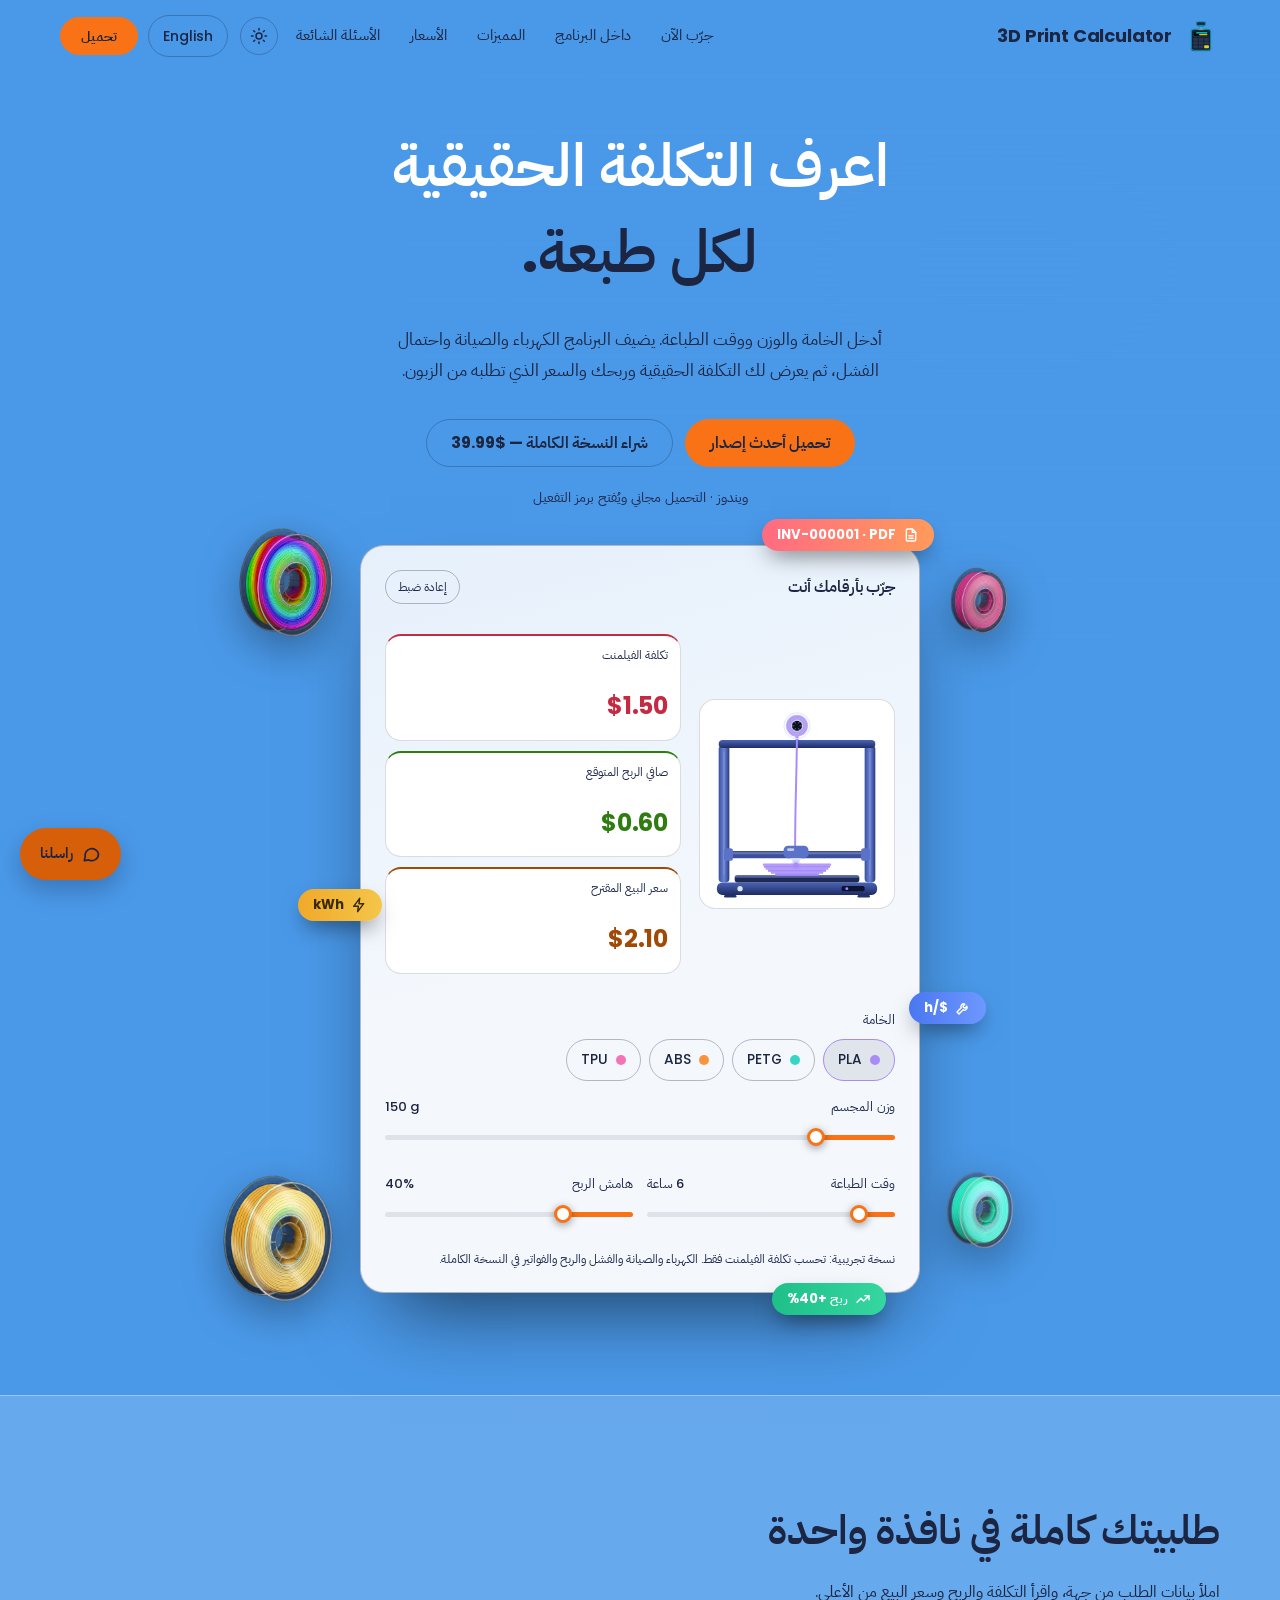
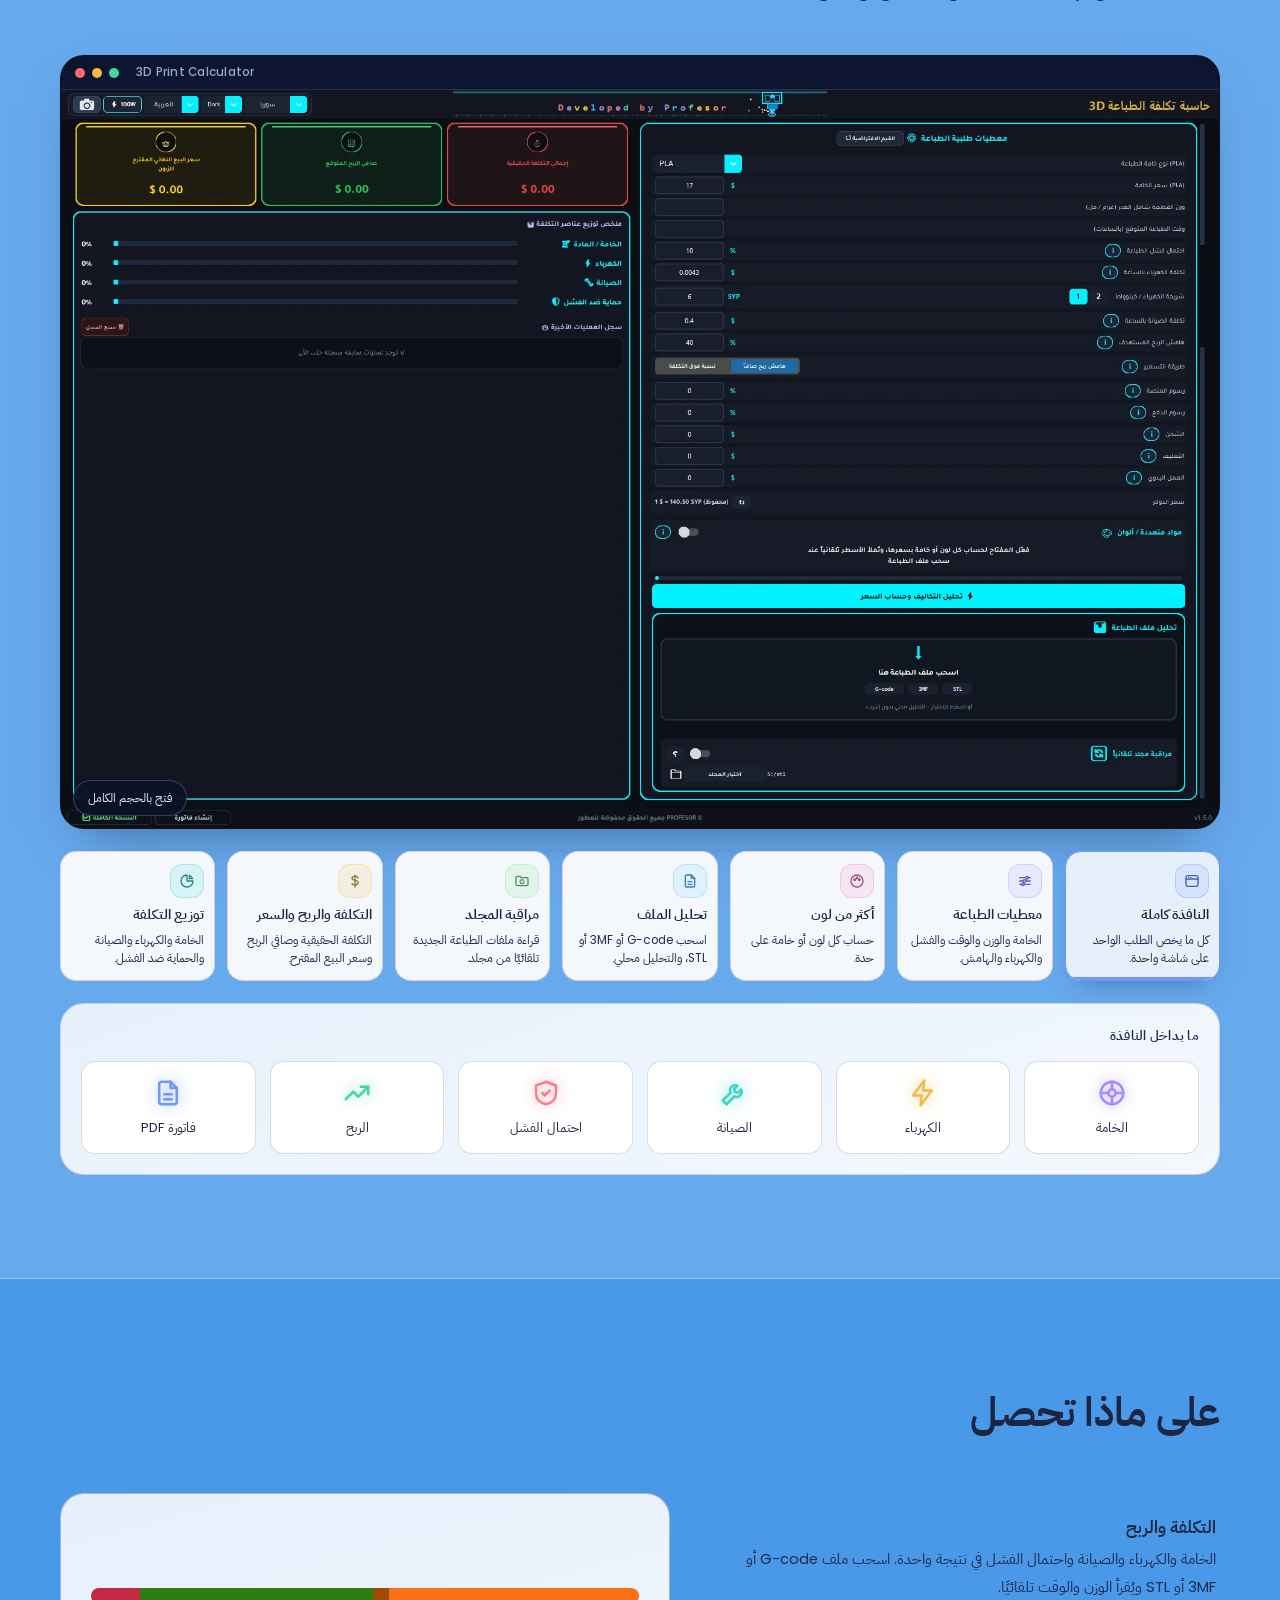
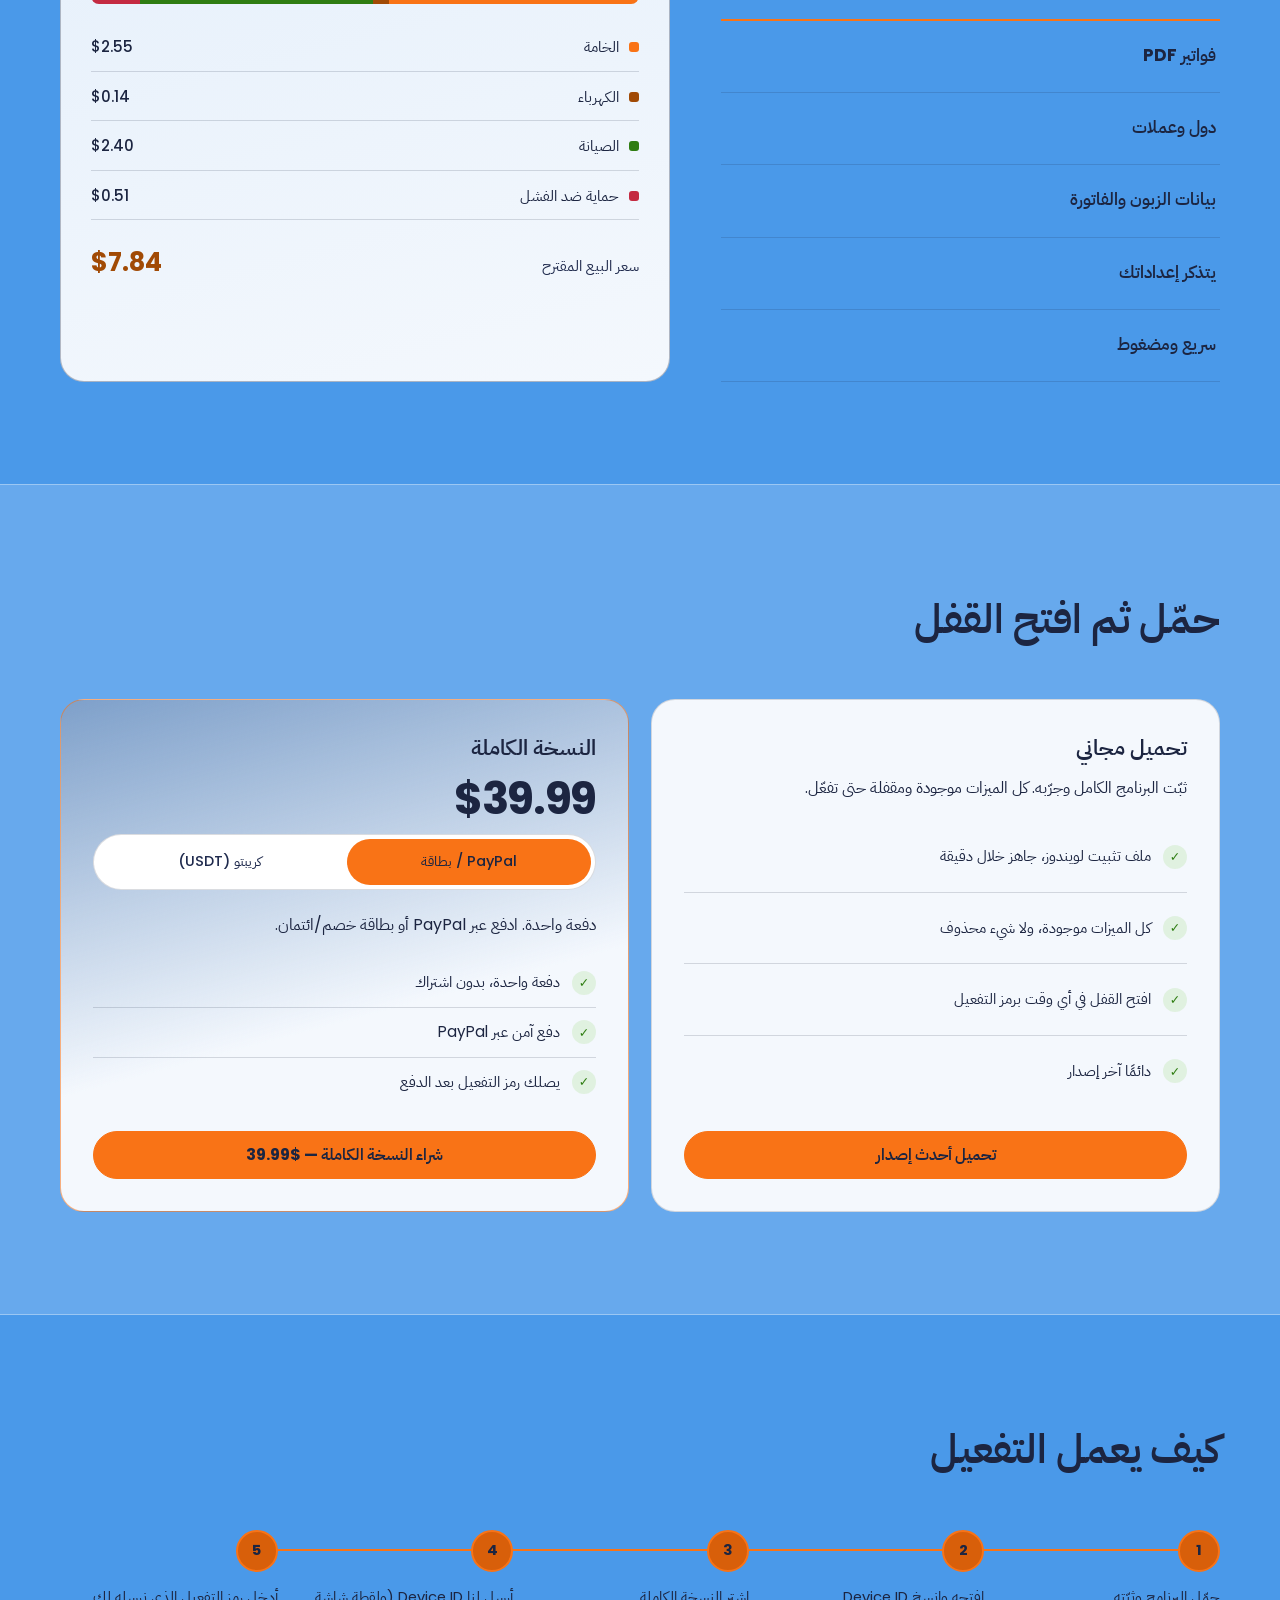
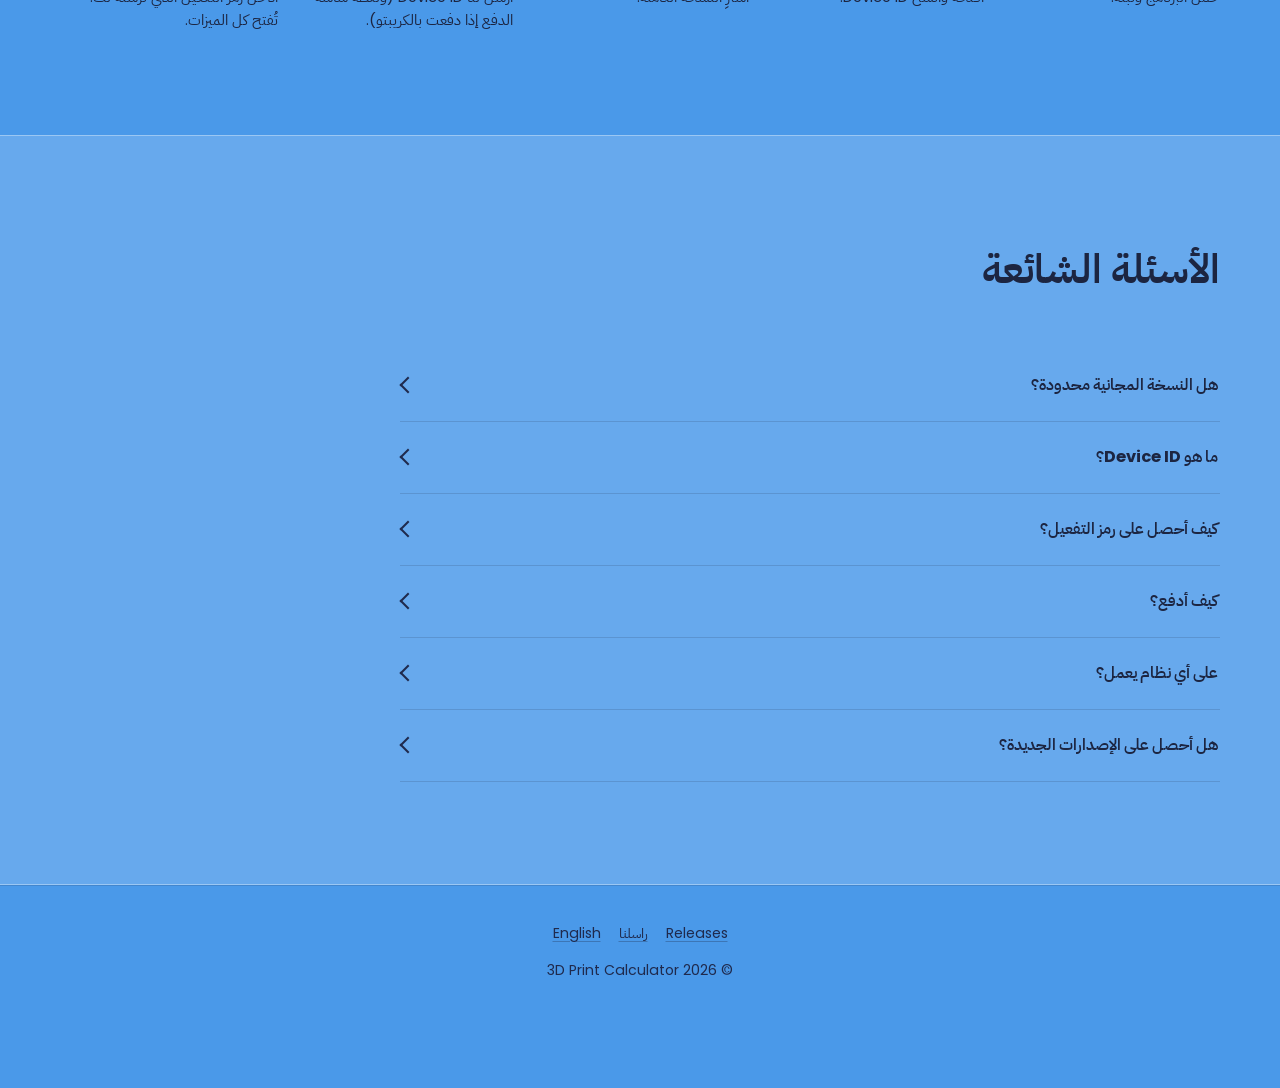
==== ar/index.html @ eb300bf5 "Update screenshots and split app explorer tabs" ====
<!DOCTYPE html>
<html lang="ar" dir="rtl">
<head>
<meta charset="utf-8">
<meta name="viewport" content="width=device-width, initial-scale=1, viewport-fit=cover">
<title>حاسبة الطباعة ثلاثية الأبعاد | التكلفة الحقيقية والربح وسعر البيع لكل طبعة</title>
<meta name="description" content="برنامج ويندوز يحسب التكلفة الحقيقية وصافي الربح وسعر البيع لكل طبعة ثلاثية الأبعاد، شاملًا الخامة والكهرباء والصيانة واحتمال الفشل، وينشئ فواتير PDF. التحميل مجاني.">
<meta name="robots" content="index,follow,max-image-preview:large">
<meta name="theme-color" content="#0a1124">
<script>try{var t=localStorage.getItem("theme");if(t!=="light"&&t!=="dark")t=matchMedia("(prefers-color-scheme: light)").matches?"light":"dark";document.documentElement.setAttribute("data-theme",t)}catch(e){document.documentElement.setAttribute("data-theme","dark")}</script>
<link rel="canonical" href="https://pr0fes0rx.github.io/3d-print-calculator-site/ar/">
<link rel="alternate" hreflang="en" href="https://pr0fes0rx.github.io/3d-print-calculator-site/">
<link rel="alternate" hreflang="ar" href="https://pr0fes0rx.github.io/3d-print-calculator-site/ar/">
<link rel="alternate" hreflang="x-default" href="https://pr0fes0rx.github.io/3d-print-calculator-site/">
<meta property="og:type" content="website">
<meta property="og:site_name" content="3D Print Calculator">
<meta property="og:locale" content="ar_AR">
<meta property="og:title" content="حاسبة الطباعة ثلاثية الأبعاد | اعرف التكلفة الحقيقية لكل طبعة">
<meta property="og:description" content="التكلفة الحقيقية والربح وسعر البيع لكل طبعة ثلاثية الأبعاد، مع فواتير PDF. تحميل مجاني لويندوز ويُفتح برمز التفعيل.">
<meta property="og:url" content="https://pr0fes0rx.github.io/3d-print-calculator-site/ar/">
<meta property="og:image" content="https://pr0fes0rx.github.io/3d-print-calculator-site/og.png">
<meta property="og:image:width" content="1200">
<meta property="og:image:height" content="630">
<meta name="twitter:card" content="summary_large_image">
<meta name="twitter:title" content="حاسبة الطباعة ثلاثية الأبعاد | اعرف التكلفة الحقيقية لكل طبعة">
<meta name="twitter:description" content="التكلفة الحقيقية والربح وسعر البيع لكل طبعة ثلاثية الأبعاد، مع فواتير PDF. تحميل مجاني لويندوز ويُفتح برمز التفعيل.">
<meta name="twitter:image" content="https://pr0fes0rx.github.io/3d-print-calculator-site/og.png">
<link rel="icon" href="../favicon.ico" sizes="any">
<link rel="icon" type="image/png" href="../favicon.png">
<link rel="preload" href="../fonts/poppins-bold.woff" as="font" type="font/woff" crossorigin>
<link rel="preload" href="../fonts/ibm-plex-sans-arabic-arabic-600-normal.woff2" as="font" type="font/woff2" crossorigin>
<script>document.documentElement.className+=" js"</script>
<link rel="stylesheet" href="../site.css">
<script type="application/ld+json">{"@context": "https://schema.org", "@type": "SoftwareApplication", "name": "3D Print Calculator", "alternateName": "حاسبة الطباعة ثلاثية الأبعاد", "operatingSystem": "Windows", "applicationCategory": "BusinessApplication", "description": "برنامج ويندوز يحسب التكلفة الحقيقية وصافي الربح وسعر البيع لكل طبعة ثلاثية الأبعاد، شاملًا الخامة والكهرباء والصيانة واحتمال الفشل، وينشئ فواتير PDF. التحميل مجاني.", "url": "https://pr0fes0rx.github.io/3d-print-calculator-site/ar/", "downloadUrl": "https://github.com/Pr0fes0rx/3d-print-calculator/releases/latest", "image": "https://pr0fes0rx.github.io/3d-print-calculator-site/og.png", "inLanguage": ["en", "ar"], "featureList": ["Real cost, net profit and selling price per print", "Material, electricity, maintenance and failure-risk breakdown", "PDF invoices in Arabic, English, French and German"], "offers": {"@type": "Offer", "price": "39.99", "priceCurrency": "USD", "availability": "https://schema.org/InStock", "url": "https://pr0fes0rx.github.io/3d-print-calculator-site/ar/#get"}}</script>
<script type="application/ld+json">{"@context": "https://schema.org", "@type": "FAQPage", "inLanguage": "ar", "mainEntity": [{"@type": "Question", "name": "هل النسخة المجانية محدودة؟", "acceptedAnswer": {"@type": "Answer", "text": "هي نفس البرنامج الكامل. الميزات تبقى مقفلة حتى تدخل رمز التفعيل."}}, {"@type": "Question", "name": "ما هو Device ID؟", "acceptedAnswer": {"@type": "Answer", "text": "رمز يظهره البرنامج في شاشة التفعيل. نستخدمه لإنشاء رمز تفعيل لجهازك."}}, {"@type": "Question", "name": "كيف أحصل على رمز التفعيل؟", "acceptedAnswer": {"@type": "Answer", "text": "بعد الدفع أرسل لنا Device ID، ونرد عليك برمز التفعيل يدويًا."}}, {"@type": "Question", "name": "كيف أدفع؟", "acceptedAnswer": {"@type": "Answer", "text": "عبر PayPal أو بطاقة خصم/ائتمان من صفحة الدفع، أو بعملة USDT على شبكة TRON (TRC20). يظهر Apple Pay حيث تدعمه منطقتك ومتصفحك."}}, {"@type": "Question", "name": "على أي نظام يعمل؟", "acceptedAnswer": {"@type": "Answer", "text": "ويندوز. حمّل ملف التثبيت (Setup.exe) وشغّله."}}, {"@type": "Question", "name": "هل أحصل على الإصدارات الجديدة؟", "acceptedAnswer": {"@type": "Answer", "text": "نعم. زر التحميل يعطيك دائمًا آخر إصدار."}}]}</script>
</head>
<body>
<a class="skip" href="#main">تخطَّ إلى المحتوى</a>
<header class="top"><div class="wrap bar">
  <a class="logo" href="index.html"><img src="../logo.png" width="38" height="38" alt="شعار 3D Print Calculator">3D Print Calculator</a>
  <nav aria-label="Main">
    <a class="nl" href="#try">جرّب الآن</a>
    <a class="nl" href="#app">داخل البرنامج</a>
    <a class="nl" href="#features">المميزات</a>
    <a class="nl" href="#get">الأسعار</a>
    <a class="nl" href="#faq">الأسئلة الشائعة</a>
    <button class="theme" id="theme" type="button" aria-label="الوضع الداكن / الفاتح" title="الوضع الداكن / الفاتح"><svg class="i-moon" viewBox="0 0 24 24" fill="none" stroke="currentColor" stroke-width="2" stroke-linecap="round" stroke-linejoin="round"><path d="M21 12.8A9 9 0 1 1 11.2 3a7 7 0 0 0 9.8 9.8z"/></svg><svg class="i-sun" viewBox="0 0 24 24" fill="none" stroke="currentColor" stroke-width="2" stroke-linecap="round"><circle cx="12" cy="12" r="4"/><path d="M12 2v2M12 20v2M4.9 4.9l1.4 1.4M17.7 17.7l1.4 1.4M2 12h2M20 12h2M4.9 19.1l1.4-1.4M17.7 6.3l1.4-1.4"/></svg></button>
    <a class="lang" id="lang" href="../index.html" hreflang="en" lang="en">English</a>
    <a class="btn sm" href="#get">تحميل</a>
  </nav>
</div></header>

<main id="main">
<section class="hero" id="top"><div class="wrap hero-grid">
  <div class="hero-copy">
    <h1><span class="a">اعرف التكلفة الحقيقية</span><span>لكل طبعة.</span></h1>
    <p class="hero-sub">أدخل الخامة والوزن ووقت الطباعة. يضيف البرنامج الكهرباء والصيانة واحتمال الفشل، ثم يعرض لك التكلفة الحقيقية وربحك والسعر الذي تطلبه من الزبون.</p>
    <div class="cta">
      <a class="btn" href="https://github.com/Pr0fes0rx/3d-print-calculator/releases/latest" rel="noopener">تحميل أحدث إصدار</a>
      <a class="btn ghost" href="#buy">شراء النسخة الكاملة — $39.99</a>
    </div>
    <p class="meta"><span id="ver"></span>ويندوز · التحميل مجاني ويُفتح برمز التفعيل</p>
  </div>

  <div class="stage"><img class="fl spool s1" src="../img/spool-rainbow.webp" width="340" height="391" alt="" aria-hidden="true" decoding="async"><img class="fl spool s2" src="../img/spool-gloss.webp" width="340" height="391" alt="" aria-hidden="true" decoding="async"><img class="fl spool s3" src="../img/spool-glow.webp" width="340" height="391" alt="" aria-hidden="true" decoding="async"><img class="fl spool s4" src="../img/spool-pink.webp" width="340" height="391" alt="" aria-hidden="true" decoding="async"><span class="fl chip c1" aria-hidden="true"><svg viewBox="0 0 24 24" fill="none" stroke="currentColor" stroke-width="2.2" stroke-linecap="round" stroke-linejoin="round"><path d="M14 3H7a2 2 0 0 0-2 2v14a2 2 0 0 0 2 2h10a2 2 0 0 0 2-2V8z"/><path d="M14 3v5h5M9 13h6M9 17h6"/></svg>INV-000001 · PDF</span><span class="fl chip c2" aria-hidden="true"><svg viewBox="0 0 24 24" fill="none" stroke="currentColor" stroke-width="2.2" stroke-linecap="round" stroke-linejoin="round"><path d="M3 17l6-6 4 4 8-8"/><path d="M15 7h6v6"/></svg>ربح +40%</span><span class="fl chip c3" aria-hidden="true"><svg viewBox="0 0 24 24" fill="none" stroke="currentColor" stroke-width="2.2" stroke-linecap="round" stroke-linejoin="round"><path d="M13 2L4 14h7l-1 8 9-12h-7z"/></svg>kWh</span><span class="fl chip c4" aria-hidden="true"><svg viewBox="0 0 24 24" fill="none" stroke="currentColor" stroke-width="2.2" stroke-linecap="round" stroke-linejoin="round"><path d="M14.7 6.3a4 4 0 0 0-5.4 5.4L3 18l3 3 6.3-6.3a4 4 0 0 0 5.4-5.4l-2.6 2.6-2.4-.6-.6-2.4z"/></svg>$/h</span>
  <div class="lab" id="lab" style="--fil:#a78bfa"><div id="try"></div>
    <div class="lab-head"><h2>جرّب بأرقامك أنت</h2><button type="button" id="reset">إعادة ضبط</button></div>
    <div class="lab-top">
      <div class="scene"><svg id="sc" viewBox="0 -24 200 214" role="img" aria-label="رسم متحرك لمزهرية تُطبع طبقة فوق طبقة بينما تزداد التكلفة المتراكمة">
<defs><linearGradient id="pg" x1="0" y1="0" x2="1" y2="0"><stop offset="0" stop-color="#3a4f9a"/><stop offset=".5" stop-color="#6a84d8"/><stop offset="1" stop-color="#2a3a7c"/></linearGradient><linearGradient id="pb" x1="0" y1="0" x2="0" y2="1"><stop offset="0" stop-color="#4a63b8"/><stop offset="1" stop-color="#1f2c63"/></linearGradient></defs>
<rect x="10" y="172" width="180" height="14" rx="6" fill="url(#pb)"/><rect x="150" y="176" width="26" height="6" rx="2" fill="#0c1530"/><circle cx="156" cy="179" r="1.6" fill="var(--fil)"/><circle cx="36" cy="179" r="3" fill="#dbe3f7"/>
<rect x="18" y="186" width="14" height="3" rx="1.5" fill="#22306a"/><rect x="168" y="186" width="14" height="3" rx="1.5" fill="#22306a"/>
<rect x="30" y="164" width="140" height="8" rx="3" fill="#1c2a55"/><rect x="30" y="164" width="140" height="2.6" rx="1.3" fill="#7d90d8" opacity=".55"/>
<rect x="12" y="18" width="12" height="154" rx="4" fill="url(#pg)"/><rect x="176" y="18" width="12" height="154" rx="4" fill="url(#pg)"/>
<path d="M18 26v138M182 26v138" stroke="rgba(255,255,255,.2)" stroke-width="1"/>
<rect x="12" y="12" width="176" height="9" rx="4.5" fill="url(#pb)"/>
<path d="M100 -4v18" stroke="#3b4f9c" stroke-width="3" stroke-linecap="round"/>
<g id="lay"></g>
<path id="fil" d="M100 -2C100 40 100 70 100 118" fill="none" stroke="var(--fil)" stroke-width="2.2" stroke-linecap="round"/>
<g id="gan" transform="translate(0,150)"><rect x="24" y="0" width="152" height="8" rx="3" fill="#3b4f9c"/><rect x="24" y="1.5" width="152" height="2" rx="1" fill="rgba(255,255,255,.22)"/><rect x="18" y="-3" width="10" height="14" rx="3" fill="#5a73c8"/><rect x="172" y="-3" width="10" height="14" rx="3" fill="#5a73c8"/></g>
<g id="car"><rect x="0" y="0" width="28" height="14" rx="5" fill="#5a73c8"/><rect x="4" y="3" width="8" height="3" rx="1.5" fill="#c2cce8"/><path d="M8 14h12l-4.2 7h-3.6z" fill="#dbe3f7"/><circle cx="14" cy="22" r="3" fill="var(--fil)"/><circle cx="14" cy="22" r="5.5" fill="var(--fil)" opacity=".25"/></g>
<g class="pspool"><circle cx="100" cy="-4" r="14.5" fill="rgba(200,215,255,.12)" stroke="rgba(225,235,255,.85)" stroke-width="1.4"/><circle cx="100" cy="-4" r="12.2" fill="var(--fil)"/><circle cx="100" cy="-4" r="12.2" fill="rgba(255,255,255,.2)"/><circle cx="100" cy="-4" r="11.6" fill="none" stroke="rgba(255,255,255,.35)" stroke-width=".4"/><circle cx="100" cy="-4" r="10.8" fill="none" stroke="rgba(20,0,60,.2)" stroke-width=".4"/><circle cx="100" cy="-4" r="10.1" fill="none" stroke="rgba(255,255,255,.35)" stroke-width=".4"/><circle cx="100" cy="-4" r="9.3" fill="none" stroke="rgba(20,0,60,.2)" stroke-width=".4"/><circle cx="100" cy="-4" r="8.6" fill="none" stroke="rgba(255,255,255,.35)" stroke-width=".4"/><circle cx="100" cy="-4" r="7.8" fill="none" stroke="rgba(20,0,60,.2)" stroke-width=".4"/><circle cx="100" cy="-4" r="7.1" fill="none" stroke="rgba(255,255,255,.35)" stroke-width=".4"/><circle cx="100" cy="-4" r="6.3" fill="none" stroke="rgba(20,0,60,.2)" stroke-width=".4"/><circle cx="100" cy="-4" r="6.2" fill="#0c1022"/><path d="M100 -9.9v0" stroke="none"/><g stroke="rgba(190,200,230,.5)" stroke-width="1" stroke-linecap="round"><path d="M103.4 -4.0 L105.9 -4.0"/><path d="M101.7 -1.1 L103.0 1.1"/><path d="M98.3 -1.1 L97.0 1.1"/><path d="M96.6 -4.0 L94.1 -4.0"/><path d="M98.3 -6.9 L97.0 -9.1"/><path d="M101.7 -6.9 L103.0 -9.1"/></g><circle cx="100" cy="-4" r="6.2" fill="none" stroke="rgba(235,242,255,.85)" stroke-width="1.1"/></g>
</svg></div>
      <div class="tiles" aria-live="polite">
        <div class="tile t-cost"><span>تكلفة الفيلمنت</span><b id="oc">$1.50</b></div>
        <div class="tile t-profit"><span>صافي الربح المتوقع</span><b id="on">$0.60</b></div>
        <div class="tile t-price"><span>سعر البيع المقترح</span><b id="op">$2.10</b></div>
      </div>
    </div>
    <div class="ctl">
      <div>
        <div class="ctl-label"><span id="lm">الخامة</span></div>
        <div class="mats" role="radiogroup" aria-labelledby="lm">
          <button type="button" class="mat" role="radio" aria-checked="true" data-m="PLA" data-p="10" data-c="#a78bfa" style="--c:#a78bfa"><i></i>PLA</button>
          <button type="button" class="mat" role="radio" aria-checked="false" data-m="PETG" data-p="11" data-c="#35d6c3" style="--c:#35d6c3"><i></i>PETG</button>
          <button type="button" class="mat" role="radio" aria-checked="false" data-m="ABS" data-p="9" data-c="#fb923c" style="--c:#fb923c"><i></i>ABS</button>
          <button type="button" class="mat" role="radio" aria-checked="false" data-m="TPU" data-p="15" data-c="#f472b6" style="--c:#f472b6"><i></i>TPU</button>
        </div>
      </div>
      <div><label class="ctl-label" for="rw"><span>وزن المجسم</span><output id="ow" for="rw">150 g</output></label>
        <input id="rw" type="range" min="10" max="1000" step="10" value="150" style="--p:14.1%"></div>
      <div class="ctl-2">
        <div><label class="ctl-label" for="rh"><span>وقت الطباعة</span><output id="oh" for="rh">6 ساعة</output></label>
          <input id="rh" type="range" min="0.5" max="48" step="0.5" value="6" style="--p:11.6%"></div>
        <div><label class="ctl-label" for="rm"><span>هامش الربح</span><output id="om" for="rm">40%</output></label>
          <input id="rm" type="range" min="0" max="150" step="5" value="40" style="--p:26.7%"></div>
      </div>
    </div>
    <p class="lab-note">نسخة تجريبية: تحسب تكلفة الفيلمنت فقط. الكهرباء والصيانة والفشل والربح والفواتير في النسخة الكاملة.</p>
  </div>
  </div>
</div></section>

<section class="sec alt" id="app"><div class="wrap">
  <div class="sec-head"><h2>طلبيتك كاملة في نافذة واحدة</h2><p>املأ بيانات الطلب من جهة، واقرأ التكلفة والربح وسعر البيع من الأعلى.</p></div>
  <div class="xp" id="xp">
    <div class="xp-frame">
      <div class="xp-bar" aria-hidden="true"><i></i><i></i><i></i><span>3D Print Calculator</span></div>
      <div class="xp-view">
        <div class="xp-stage"><img src="../img/app-ar.webp?v=3" width="1920" height="1222" loading="lazy" decoding="async" alt="واجهة برنامج حاسبة تكلفة الطباعة بالعربية: معطيات الطلبية وبطاقات التكلفة والربح وسعر البيع وتوزيع التكلفة وحالة الطابعة المباشرة"><div class="xp-hl"></div></div>
        <a class="xp-open" href="../img/app-ar.webp?v=3" target="_blank" rel="noopener">فتح بالحجم الكامل</a>
      </div>
    </div>
    <div class="xp-tabs" role="tablist" aria-label="طلبيتك كاملة في نافذة واحدة">
      <button type="button" role="tab" class="xp-tab" style="--c:#6e97ff" aria-selected="true" data-x="0" data-y="0" data-w="0" data-h="0"><svg viewBox="0 0 24 24" fill="none" stroke="currentColor" stroke-width="2" stroke-linecap="round" stroke-linejoin="round" aria-hidden="true"><rect x="3" y="4" width="18" height="16" rx="2.5"/><path d="M3 9h18M7 6.5h.01M10 6.5h.01"/></svg><b>النافذة كاملة</b><span>كل ما يخص الطلب الواحد على شاشة واحدة.</span></button>
      <button type="button" role="tab" class="xp-tab" style="--c:#a78bfa" aria-selected="false" data-x="51.0" data-y="5.1" data-w="46.1" data-h="52.6"><svg viewBox="0 0 24 24" fill="none" stroke="currentColor" stroke-width="2" stroke-linecap="round" stroke-linejoin="round" aria-hidden="true"><path d="M4 7h9M17 7h3M4 17h3M11 17h9"/><circle cx="15" cy="7" r="2"/><circle cx="9" cy="17" r="2"/><path d="M4 12h5M13 12h7"/><circle cx="11" cy="12" r="2"/></svg><b>معطيات الطباعة</b><span>الخامة والوزن والوقت والفشل والكهرباء والهامش.</span></button>
      <button type="button" role="tab" class="xp-tab" style="--c:#ff7ab6" aria-selected="false" data-x="51.0" data-y="58.3" data-w="46.1" data-h="7.9"><svg viewBox="0 0 24 24" fill="none" stroke="currentColor" stroke-width="2" stroke-linecap="round" stroke-linejoin="round" aria-hidden="true"><circle cx="12" cy="12" r="9"/><circle cx="8.5" cy="10" r="1.2"/><circle cx="12" cy="7.5" r="1.2"/><circle cx="15.5" cy="10" r="1.2"/></svg><b>أكثر من لون</b><span>حساب كل لون أو خامة على حدة.</span></button>
      <button type="button" role="tab" class="xp-tab" style="--c:#5ec8ff" aria-selected="false" data-x="51.0" data-y="71.2" data-w="46.1" data-h="15.7"><svg viewBox="0 0 24 24" fill="none" stroke="currentColor" stroke-width="2" stroke-linecap="round" stroke-linejoin="round" aria-hidden="true"><path d="M14 3H7a2 2 0 0 0-2 2v14a2 2 0 0 0 2 2h10a2 2 0 0 0 2-2V8z"/><path d="M14 3v5h5M9 13h6M9 17h6"/></svg><b>تحليل الملف</b><span>اسحب G-code أو 3MF أو STL، والتحليل محلي.</span></button>
      <button type="button" role="tab" class="xp-tab" style="--c:#7be37b" aria-selected="false" data-x="51.0" data-y="87.6" data-w="46.1" data-h="7.0"><svg viewBox="0 0 24 24" fill="none" stroke="currentColor" stroke-width="2" stroke-linecap="round" stroke-linejoin="round" aria-hidden="true"><path d="M3 7a2 2 0 0 1 2-2h4l2 2h8a2 2 0 0 1 2 2v8a2 2 0 0 1-2 2H5a2 2 0 0 1-2-2z"/><path d="M9 13a3 3 0 0 1 5.2-2M15 13a3 3 0 0 1-5.2 2"/></svg><b>مراقبة المجلد</b><span>قراءة ملفات الطباعة الجديدة تلقائيًا من مجلد.</span></button>
      <button type="button" role="tab" class="xp-tab" style="--c:#f4b942" aria-selected="false" data-x="1.25" data-y="4.5" data-w="47.7" data-h="11.2"><svg viewBox="0 0 24 24" fill="none" stroke="currentColor" stroke-width="2" stroke-linecap="round" stroke-linejoin="round" aria-hidden="true"><path d="M12 3v18"/><path d="M16.5 7.5C16.5 6 14.5 5 12 5S7.5 6 7.5 7.8 9.5 10.5 12 11s4.5 1.3 4.5 3.2S14.5 18 12 18s-4.5-1-4.5-2.5"/></svg><b>التكلفة والربح والسعر</b><span>التكلفة الحقيقية وصافي الربح وسعر البيع المقترح.</span></button>
      <button type="button" role="tab" class="xp-tab" style="--c:#35d6c3" aria-selected="false" data-x="1.0" data-y="16.6" data-w="48.1" data-h="79.5"><svg viewBox="0 0 24 24" fill="none" stroke="currentColor" stroke-width="2" stroke-linecap="round" stroke-linejoin="round" aria-hidden="true"><path d="M12 3a9 9 0 1 0 9 9h-9z"/><path d="M15.5 3.6A9 9 0 0 1 20.4 8.5H15.5z"/></svg><b>توزيع التكلفة</b><span>الخامة والكهرباء والصيانة والحماية ضد الفشل.</span></button>
    </div>
<div class="xp-ui"><p class="xp-ui-h">ما بداخل النافذة</p><div class="xp-ui-g"><div class="ui-t u1" style="--c:#a78bfa"><svg viewBox="0 0 24 24" fill="none" stroke="currentColor" stroke-width="2" stroke-linecap="round" stroke-linejoin="round" aria-hidden="true"><circle cx="12" cy="12" r="9"/><circle cx="12" cy="12" r="3"/><path d="M12 3v6M12 15v6M3 12h6M15 12h6"/></svg><span>الخامة</span></div><div class="ui-t u2" style="--c:#f4b942"><svg viewBox="0 0 24 24" fill="none" stroke="currentColor" stroke-width="2" stroke-linecap="round" stroke-linejoin="round" aria-hidden="true"><path d="M13 2L4 14h7l-1 8 9-12h-7z"/></svg><span>الكهرباء</span></div><div class="ui-t u3" style="--c:#35d6c3"><svg viewBox="0 0 24 24" fill="none" stroke="currentColor" stroke-width="2" stroke-linecap="round" stroke-linejoin="round" aria-hidden="true"><path d="M14.7 6.3a4 4 0 0 0-5.4 5.4L3 18l3 3 6.3-6.3a4 4 0 0 0 5.4-5.4l-2.6 2.6-2.4-.6-.6-2.4z"/></svg><span>الصيانة</span></div><div class="ui-t u4" style="--c:#ff7b8b"><svg viewBox="0 0 24 24" fill="none" stroke="currentColor" stroke-width="2" stroke-linecap="round" stroke-linejoin="round" aria-hidden="true"><path d="M12 3l8 3v6c0 5-3.5 8-8 9-4.5-1-8-4-8-9V6z"/><path d="M9 12l2 2 4-4"/></svg><span>احتمال الفشل</span></div><div class="ui-t u5" style="--c:#46d6a0"><svg viewBox="0 0 24 24" fill="none" stroke="currentColor" stroke-width="2" stroke-linecap="round" stroke-linejoin="round" aria-hidden="true"><path d="M3 17l6-6 4 4 8-8"/><path d="M15 7h6v6"/></svg><span>الربح</span></div><div class="ui-t u6" style="--c:#6e97ff"><svg viewBox="0 0 24 24" fill="none" stroke="currentColor" stroke-width="2" stroke-linecap="round" stroke-linejoin="round" aria-hidden="true"><path d="M14 3H7a2 2 0 0 0-2 2v14a2 2 0 0 0 2 2h10a2 2 0 0 0 2-2V8z"/><path d="M14 3v5h5M9 13h6M9 17h6"/></svg><span>فاتورة PDF</span></div></div></div>
  </div>
</div></section>

<section class="sec" id="features"><div class="wrap">
  <div class="sec-head"><h2>على ماذا تحصل</h2></div>
  <div class="ft">
    <div class="ft-list" role="tablist" aria-orientation="vertical">
      <button type="button" role="tab" class="ft-tab" aria-selected="true"><b>التكلفة والربح</b><span>الخامة والكهرباء والصيانة واحتمال الفشل في نتيجة واحدة. اسحب ملف G-code أو 3MF أو STL ويُقرأ الوزن والوقت تلقائيًا.</span></button>
      <button type="button" role="tab" class="ft-tab" aria-selected="false"><b>فواتير PDF</b><span>أنشئ فواتير بالعربية والإنجليزية والفرنسية والألمانية، مع معاينة وترقيم تلقائي (INV-000001).</span></button>
      <button type="button" role="tab" class="ft-tab" aria-selected="false"><b>دول وعملات</b><span>يدعم أكثر من بلد عربي وأجنبي، مع عملاتهم وأسعار الكهرباء والصرف.</span></button>
      <button type="button" role="tab" class="ft-tab" aria-selected="false"><b>بيانات الزبون والفاتورة</b><span>بيانات الزبون والتوصيل وبنود الفاتورة والخصم والشحن والضريبة والملاحظات، مع جدول متعدد الصفحات.</span></button>
      <button type="button" role="tab" class="ft-tab" aria-selected="false"><b>يتذكر إعداداتك</b><span>اللغة والثيم والطابعة والخامة والنتائج تُحفظ تلقائيًا.</span></button>
      <button type="button" role="tab" class="ft-tab" aria-selected="false"><b>سريع ومضغوط</b><span>تمرير سلس وواجهة مضغوطة تناسب الشاشات الصغيرة.</span></button>
    </div>
    <div class="ft-view">
      <div class="fp on" role="tabpanel">
        <div class="stack"><i style="--w:46%;--c:var(--blue)"></i><i style="--w:3%;--c:var(--amber)"></i><i style="--w:43%;--c:var(--teal)"></i><i style="--w:9%;--c:var(--red)"></i></div>
        <ul class="legend">
          <li style="--c:var(--blue)"><i></i>الخامة<b>$2.55</b></li>
          <li style="--c:var(--amber)"><i></i>الكهرباء<b>$0.14</b></li>
          <li style="--c:var(--teal)"><i></i>الصيانة<b>$2.40</b></li>
          <li style="--c:var(--red)"><i></i>حماية ضد الفشل<b>$0.51</b></li>
        </ul>
        <div class="legend-sum"><span>سعر البيع المقترح</span><b>$7.84</b></div>
      </div>
      <div class="fp" role="tabpanel" hidden>
        <div class="pills" id="invl" role="group" aria-label="لغة الفاتورة">
          <button type="button" data-l="en" aria-pressed="false">English</button><button type="button" data-l="ar" aria-pressed="true">العربية</button><button type="button" data-l="fr" aria-pressed="false">Français</button><button type="button" data-l="de" aria-pressed="false">Deutsch</button>
        </div>
        <div class="paper" id="paper" dir="rtl" lang="ar">
          <div class="ph"><b data-w="inv">فاتورة</b><span>INV-000001</span></div>
          <table>
            <thead><tr><th data-w="item">البند</th><th data-w="qty">الكمية</th><th data-w="amt">المبلغ</th></tr></thead>
            <tbody><tr><td dir="ltr">Phone stand (PLA)</td><td>2</td><td dir="ltr">$15.68</td></tr><tr><td dir="ltr">Box lid (PETG)</td><td>1</td><td dir="ltr">$6.20</td></tr></tbody>
          </table>
          <div class="sum"><span data-w="sub">المجموع الفرعي</span><span dir="ltr">$21.88</span></div>
          <div class="sum"><span data-w="ship">الشحن</span><span dir="ltr">$3.00</span></div>
          <div class="sum t"><span data-w="total">الإجمالي</span><span dir="ltr">$24.88</span></div>
        </div>
      </div>
      <div class="fp" role="tabpanel" hidden>
        <div class="cx" id="cx">
          <div class="cx-top"><img class="cx-code" id="cxCode" src="../img/flags/sy.webp" width="126" height="94" alt=""><div><small>البلد</small><b id="cxName">سوريا</b></div></div>
          <div class="ctries" role="radiogroup" aria-label="البلد"><button type="button" role="radio" aria-checked="true" tabindex="0" data-code="SY" data-flag="../img/flags/sy.webp" data-n="سوريا" data-cur="SYP" data-curn="ليرة سورية" data-kwh="6" data-rt="138.25" data-r="138.25" data-ap="0"><img class="fg" src="../img/flags/sy.webp" width="21" height="16" alt="" decoding="async">سوريا</button><button type="button" role="radio" aria-checked="false" tabindex="-1" data-code="IQ" data-flag="../img/flags/iq.webp" data-n="العراق" data-cur="IQD" data-curn="دينار عراقي" data-kwh="10" data-rt="1,310" data-r="1310" data-ap="0"><img class="fg" src="../img/flags/iq.webp" width="21" height="16" alt="" decoding="async">العراق</button><button type="button" role="radio" aria-checked="false" tabindex="-1" data-code="JO" data-flag="../img/flags/jo.webp" data-n="الأردن" data-cur="JOD" data-curn="دينار أردني" data-kwh="0.033" data-rt="0.709" data-r="0.709" data-ap="0"><img class="fg" src="../img/flags/jo.webp" width="21" height="16" alt="" decoding="async">الأردن</button><button type="button" role="radio" aria-checked="false" tabindex="-1" data-code="SA" data-flag="../img/flags/sa.webp" data-n="السعودية" data-cur="SAR" data-curn="ريال سعودي" data-kwh="0.18" data-rt="3.75" data-r="3.75" data-ap="0"><img class="fg" src="../img/flags/sa.webp" width="21" height="16" alt="" decoding="async">السعودية</button><button type="button" role="radio" aria-checked="false" tabindex="-1" data-code="EG" data-flag="../img/flags/eg.webp" data-n="مصر" data-cur="EGP" data-curn="جنيه مصري" data-kwh="0.68" data-rt="48" data-r="48" data-ap="1"><img class="fg" src="../img/flags/eg.webp" width="21" height="16" alt="" decoding="async">مصر</button><button type="button" role="radio" aria-checked="false" tabindex="-1" data-code="DZ" data-flag="../img/flags/dz.webp" data-n="الجزائر" data-cur="DZD" data-curn="دينار جزائري" data-kwh="1.78" data-rt="130" data-r="130" data-ap="1"><img class="fg" src="../img/flags/dz.webp" width="21" height="16" alt="" decoding="async">الجزائر</button><button type="button" role="radio" aria-checked="false" tabindex="-1" data-code="US" data-flag="../img/flags/us.webp" data-n="أمريكا" data-cur="USD" data-curn="دولار أمريكي" data-kwh="0.17" data-rt="1" data-r="1" data-ap="0"><img class="fg" src="../img/flags/us.webp" width="21" height="16" alt="" decoding="async">أمريكا</button><button type="button" role="radio" aria-checked="false" tabindex="-1" data-code="DE" data-flag="../img/flags/de.webp" data-n="ألمانيا" data-cur="EUR" data-curn="يورو" data-kwh="0.38" data-rt="0.86" data-r="0.86" data-ap="1"><img class="fg" src="../img/flags/de.webp" width="21" height="16" alt="" decoding="async">ألمانيا</button></div>
          <div class="rows" aria-live="polite">
            <div class="row"><span>العملة</span><b><bdi dir="ltr" id="cxCur">SYP</bdi><span class="cn"> &middot; <span id="cxCurN">ليرة سورية</span></span></b></div>
            <div class="row"><span>الكهرباء، الشريحة 1</span><b dir="ltr" id="cxKwh">6 SYP / kWh</b></div>
            <div class="row"><span>سعر الصرف</span><b dir="ltr" id="cxRate">1 $ = 138.25 SYP</b></div>
            <div class="row ex"><span>مثال: بيع بـ 10 $</span><b dir="ltr" id="cxEx">$10 = 1,382 SYP</b></div>
          </div>
          <p class="cx-note">اختر بلدًا فتتغيّر العملة وسعر الكهرباء وسعر الصرف معه. القيم للتوضيح فقط.</p>
        </div>
      </div>
      <div class="fp" role="tabpanel" hidden>
        <div class="chk">
          <span style="--d:0.00s">الزبون</span>
          <span style="--d:0.07s">التوصيل</span>
          <span style="--d:0.14s">بنود الفاتورة</span>
          <span style="--d:0.21s">الخصم</span>
          <span style="--d:0.28s">الشحن</span>
          <span style="--d:0.35s">الضريبة</span>
          <span style="--d:0.42s">الملاحظات</span>
          <span style="--d:0.49s">جداول متعددة الصفحات</span>
        </div>
      </div>
      <div class="fp" role="tabpanel" hidden>
        <div class="sw" style="--d:0.00s"><span>اللغة</span><i></i></div>
        <div class="sw" style="--d:0.12s"><span>الثيم</span><i></i></div>
        <div class="sw" style="--d:0.24s"><span>الطابعة</span><i></i></div>
        <div class="sw" style="--d:0.36s"><span>الخامة</span><i></i></div>
        <div class="sw" style="--d:0.48s"><span>آخر النتائج</span><i></i></div>
      </div>
      <div class="fp fit" role="tabpanel" hidden>
        <label class="ctl-label" for="fit"><span id="fitcap">عرض النافذة 100%</span></label>
        <input id="fit" type="range" min="40" max="100" step="1" value="100" style="--p:100%">
        <div class="fit-box" id="fitbox"><div class="fit-grid"><i></i><i></i><i></i><i></i><i></i><i></i></div></div>
      </div>
    </div>
  </div>
</div></section>

<section class="sec alt" id="get"><div class="wrap">
  <div class="sec-head"><h2>حمّل ثم افتح القفل</h2></div>
  <div class="two">
    <div class="panel free">
      <h3>تحميل مجاني</h3>
      <p>ثبّت البرنامج الكامل وجرّبه. كل الميزات موجودة ومقفلة حتى تفعّل.</p>
      <ul class="ticks"><li>ملف تثبيت لويندوز، جاهز خلال دقيقة</li><li>كل الميزات موجودة، ولا شيء محذوف</li><li>افتح القفل في أي وقت برمز التفعيل</li><li>دائمًا آخر إصدار</li></ul>
      <a class="btn" href="https://github.com/Pr0fes0rx/3d-print-calculator/releases/latest" rel="noopener">تحميل أحدث إصدار</a>
    </div>
    <div class="panel buy" id="buy">
      <h3>النسخة الكاملة</h3>
      <div class="price">$39.99</div>
      <div class="pay-tabs" role="tablist">
        <button type="button" role="tab" id="tabPP" aria-selected="true" aria-controls="viewPP">PayPal / بطاقة</button>
        <button type="button" role="tab" id="tabCR" aria-selected="false" aria-controls="viewCR">كريبتو (USDT)</button>
      </div>
      <div class="pay-view" id="viewPP" role="tabpanel" aria-labelledby="tabPP">
        <p>دفعة واحدة. ادفع عبر PayPal أو بطاقة خصم/ائتمان.</p>
        <ul class="ticks"><li>دفعة واحدة، بدون اشتراك</li><li>دفع آمن عبر PayPal</li><li>يصلك رمز التفعيل بعد الدفع</li></ul>
        <a class="btn" href="https://www.paypal.com/ncp/payment/NK9VRK3VGKW9U" target="_blank" rel="noopener">شراء النسخة الكاملة — $39.99</a>
      </div>
      <div class="pay-view" id="viewCR" role="tabpanel" aria-labelledby="tabCR" hidden>
        <div class="crypto-box">
          <div class="crypto-info"><p class="k">الشبكة</p><p class="v net" dir="ltr">USDT · TRON (TRC20)</p></div>
          <div class="crypto-info"><p class="k">المبلغ</p><p class="v" dir="ltr">39.99 USDT</p></div>
        </div>
        <div class="qr-wrap"><div class="qr"><svg xmlns="http://www.w3.org/2000/svg" viewBox="0 0 57 57" shape-rendering="crispEdges" role="img" aria-label="QR"><rect width="57" height="57" fill="#fff"/><path fill="#000" d="M4 4h7v1h-7zM12 4h2v1h-2zM17 4h1v1h-1zM19 4h1v1h-1zM21 4h1v1h-1zM23 4h1v1h-1zM26 4h2v1h-2zM29 4h2v1h-2zM32 4h3v1h-3zM36 4h6v1h-6zM44 4h1v1h-1zM46 4h7v1h-7zM4 5h1v1h-1zM10 5h1v1h-1zM12 5h1v1h-1zM14 5h1v1h-1zM16 5h1v1h-1zM18 5h1v1h-1zM20 5h1v1h-1zM22 5h2v1h-2zM26 5h2v1h-2zM30 5h1v1h-1zM34 5h2v1h-2zM37 5h4v1h-4zM42 5h3v1h-3zM46 5h1v1h-1zM52 5h1v1h-1zM4 6h1v1h-1zM6 6h3v1h-3zM10 6h1v1h-1zM12 6h1v1h-1zM17 6h1v1h-1zM19 6h1v1h-1zM21 6h1v1h-1zM25 6h1v1h-1zM27 6h2v1h-2zM30 6h4v1h-4zM36 6h1v1h-1zM38 6h1v1h-1zM41 6h1v1h-1zM43 6h2v1h-2zM46 6h1v1h-1zM48 6h3v1h-3zM52 6h1v1h-1zM4 7h1v1h-1zM6 7h3v1h-3zM10 7h1v1h-1zM13 7h1v1h-1zM16 7h2v1h-2zM19 7h3v1h-3zM23 7h2v1h-2zM26 7h1v1h-1zM28 7h5v1h-5zM34 7h8v1h-8zM43 7h1v1h-1zM46 7h1v1h-1zM48 7h3v1h-3zM52 7h1v1h-1zM4 8h1v1h-1zM6 8h3v1h-3zM10 8h1v1h-1zM12 8h1v1h-1zM14 8h1v1h-1zM16 8h1v1h-1zM21 8h2v1h-2zM24 8h9v1h-9zM34 8h1v1h-1zM36 8h1v1h-1zM39 8h1v1h-1zM41 8h1v1h-1zM46 8h1v1h-1zM48 8h3v1h-3zM52 8h1v1h-1zM4 9h1v1h-1zM10 9h1v1h-1zM13 9h3v1h-3zM18 9h2v1h-2zM23 9h1v1h-1zM25 9h2v1h-2zM30 9h1v1h-1zM32 9h2v1h-2zM35 9h3v1h-3zM40 9h1v1h-1zM42 9h1v1h-1zM46 9h1v1h-1zM52 9h1v1h-1zM4 10h7v1h-7zM12 10h1v1h-1zM14 10h1v1h-1zM16 10h1v1h-1zM18 10h1v1h-1zM20 10h1v1h-1zM22 10h1v1h-1zM24 10h1v1h-1zM26 10h1v1h-1zM28 10h1v1h-1zM30 10h1v1h-1zM32 10h1v1h-1zM34 10h1v1h-1zM36 10h1v1h-1zM38 10h1v1h-1zM40 10h1v1h-1zM42 10h1v1h-1zM44 10h1v1h-1zM46 10h7v1h-7zM13 11h2v1h-2zM16 11h3v1h-3zM22 11h5v1h-5zM30 11h2v1h-2zM34 11h4v1h-4zM41 11h2v1h-2zM44 11h1v1h-1zM4 12h1v1h-1zM7 12h6v1h-6zM14 12h1v1h-1zM17 12h1v1h-1zM19 12h2v1h-2zM23 12h8v1h-8zM32 12h2v1h-2zM38 12h6v1h-6zM45 12h1v1h-1zM48 12h1v1h-1zM50 12h3v1h-3zM6 13h1v1h-1zM8 13h2v1h-2zM12 13h2v1h-2zM16 13h2v1h-2zM19 13h3v1h-3zM23 13h6v1h-6zM30 13h1v1h-1zM33 13h2v1h-2zM36 13h3v1h-3zM42 13h5v1h-5zM49 13h1v1h-1zM51 13h1v1h-1zM4 14h1v1h-1zM8 14h1v1h-1zM10 14h2v1h-2zM13 14h1v1h-1zM15 14h1v1h-1zM17 14h3v1h-3zM24 14h1v1h-1zM27 14h2v1h-2zM31 14h3v1h-3zM35 14h3v1h-3zM39 14h1v1h-1zM41 14h1v1h-1zM43 14h3v1h-3zM48 14h2v1h-2zM51 14h2v1h-2zM5 15h1v1h-1zM11 15h2v1h-2zM17 15h1v1h-1zM20 15h2v1h-2zM23 15h1v1h-1zM25 15h3v1h-3zM30 15h1v1h-1zM33 15h2v1h-2zM36 15h3v1h-3zM41 15h1v1h-1zM43 15h3v1h-3zM48 15h5v1h-5zM4 16h1v1h-1zM6 16h3v1h-3zM10 16h1v1h-1zM12 16h1v1h-1zM15 16h1v1h-1zM17 16h2v1h-2zM21 16h1v1h-1zM23 16h4v1h-4zM28 16h1v1h-1zM30 16h1v1h-1zM32 16h1v1h-1zM34 16h1v1h-1zM36 16h1v1h-1zM38 16h1v1h-1zM40 16h1v1h-1zM42 16h2v1h-2zM45 16h1v1h-1zM48 16h2v1h-2zM52 16h1v1h-1zM7 17h1v1h-1zM9 17h1v1h-1zM12 17h1v1h-1zM15 17h2v1h-2zM19 17h1v1h-1zM21 17h2v1h-2zM25 17h3v1h-3zM29 17h8v1h-8zM42 17h2v1h-2zM46 17h2v1h-2zM49 17h3v1h-3zM5 18h2v1h-2zM8 18h3v1h-3zM12 18h2v1h-2zM15 18h1v1h-1zM17 18h2v1h-2zM23 18h3v1h-3zM27 18h2v1h-2zM30 18h1v1h-1zM33 18h1v1h-1zM36 18h1v1h-1zM40 18h1v1h-1zM42 18h2v1h-2zM50 18h3v1h-3zM4 19h1v1h-1zM7 19h2v1h-2zM15 19h1v1h-1zM17 19h2v1h-2zM20 19h1v1h-1zM22 19h2v1h-2zM25 19h1v1h-1zM27 19h1v1h-1zM32 19h2v1h-2zM35 19h1v1h-1zM37 19h1v1h-1zM39 19h1v1h-1zM42 19h1v1h-1zM44 19h4v1h-4zM49 19h2v1h-2zM52 19h1v1h-1zM4 20h1v1h-1zM8 20h1v1h-1zM10 20h2v1h-2zM13 20h3v1h-3zM25 20h1v1h-1zM27 20h2v1h-2zM30 20h1v1h-1zM32 20h2v1h-2zM36 20h1v1h-1zM40 20h3v1h-3zM46 20h1v1h-1zM48 20h1v1h-1zM51 20h1v1h-1zM4 21h1v1h-1zM6 21h4v1h-4zM12 21h1v1h-1zM14 21h1v1h-1zM17 21h1v1h-1zM19 21h2v1h-2zM23 21h1v1h-1zM25 21h5v1h-5zM35 21h1v1h-1zM38 21h2v1h-2zM41 21h1v1h-1zM43 21h2v1h-2zM46 21h2v1h-2zM49 21h4v1h-4zM5 22h1v1h-1zM10 22h2v1h-2zM13 22h5v1h-5zM22 22h2v1h-2zM25 22h2v1h-2zM30 22h1v1h-1zM33 22h3v1h-3zM41 22h1v1h-1zM43 22h2v1h-2zM46 22h2v1h-2zM49 22h2v1h-2zM52 22h1v1h-1zM8 23h2v1h-2zM11 23h1v1h-1zM13 23h1v1h-1zM16 23h4v1h-4zM24 23h1v1h-1zM31 23h6v1h-6zM40 23h1v1h-1zM43 23h1v1h-1zM46 23h1v1h-1zM49 23h1v1h-1zM51 23h2v1h-2zM5 24h2v1h-2zM8 24h4v1h-4zM15 24h4v1h-4zM23 24h2v1h-2zM27 24h4v1h-4zM32 24h3v1h-3zM39 24h5v1h-5zM45 24h3v1h-3zM51 24h2v1h-2zM4 25h1v1h-1zM6 25h2v1h-2zM12 25h2v1h-2zM15 25h3v1h-3zM20 25h6v1h-6zM27 25h3v1h-3zM33 25h3v1h-3zM37 25h2v1h-2zM40 25h8v1h-8zM49 25h1v1h-1zM52 25h1v1h-1zM6 26h1v1h-1zM8 26h8v1h-8zM20 26h1v1h-1zM22 26h1v1h-1zM26 26h6v1h-6zM36 26h1v1h-1zM38 26h1v1h-1zM40 26h1v1h-1zM43 26h6v1h-6zM52 26h1v1h-1zM5 27h1v1h-1zM8 27h1v1h-1zM12 27h2v1h-2zM15 27h1v1h-1zM17 27h1v1h-1zM19 27h3v1h-3zM24 27h3v1h-3zM30 27h4v1h-4zM35 27h1v1h-1zM39 27h1v1h-1zM41 27h1v1h-1zM44 27h1v1h-1zM48 27h4v1h-4zM6 28h3v1h-3zM10 28h1v1h-1zM12 28h2v1h-2zM15 28h2v1h-2zM21 28h1v1h-1zM25 28h2v1h-2zM28 28h1v1h-1zM30 28h1v1h-1zM32 28h1v1h-1zM34 28h1v1h-1zM36 28h1v1h-1zM40 28h1v1h-1zM44 28h1v1h-1zM46 28h1v1h-1zM48 28h2v1h-2zM51 28h1v1h-1zM8 29h1v1h-1zM12 29h1v1h-1zM15 29h8v1h-8zM24 29h3v1h-3zM30 29h1v1h-1zM34 29h1v1h-1zM37 29h1v1h-1zM39 29h2v1h-2zM42 29h3v1h-3zM48 29h1v1h-1zM50 29h2v1h-2zM4 30h1v1h-1zM7 30h6v1h-6zM14 30h4v1h-4zM24 30h1v1h-1zM26 30h6v1h-6zM33 30h1v1h-1zM38 30h1v1h-1zM40 30h2v1h-2zM43 30h7v1h-7zM51 30h2v1h-2zM4 31h3v1h-3zM11 31h2v1h-2zM18 31h4v1h-4zM24 31h1v1h-1zM27 31h2v1h-2zM30 31h1v1h-1zM33 31h2v1h-2zM38 31h2v1h-2zM42 31h3v1h-3zM48 31h1v1h-1zM50 31h3v1h-3zM4 32h1v1h-1zM6 32h1v1h-1zM8 32h3v1h-3zM14 32h1v1h-1zM17 32h1v1h-1zM19 32h2v1h-2zM22 32h8v1h-8zM33 32h4v1h-4zM38 32h1v1h-1zM40 32h2v1h-2zM43 32h1v1h-1zM46 32h3v1h-3zM50 32h1v1h-1zM52 32h1v1h-1zM5 33h4v1h-4zM11 33h3v1h-3zM15 33h3v1h-3zM20 33h2v1h-2zM26 33h1v1h-1zM29 33h3v1h-3zM33 33h3v1h-3zM37 33h5v1h-5zM43 33h3v1h-3zM47 33h1v1h-1zM51 33h1v1h-1zM4 34h2v1h-2zM7 34h1v1h-1zM10 34h2v1h-2zM13 34h2v1h-2zM18 34h3v1h-3zM22 34h1v1h-1zM24 34h1v1h-1zM27 34h1v1h-1zM30 34h3v1h-3zM35 34h3v1h-3zM40 34h1v1h-1zM46 34h2v1h-2zM49 34h2v1h-2zM52 34h1v1h-1zM9 35h1v1h-1zM11 35h1v1h-1zM17 35h1v1h-1zM19 35h1v1h-1zM22 35h3v1h-3zM27 35h1v1h-1zM31 35h1v1h-1zM34 35h1v1h-1zM43 35h2v1h-2zM47 35h1v1h-1zM49 35h1v1h-1zM52 35h1v1h-1zM6 36h2v1h-2zM9 36h4v1h-4zM14 36h1v1h-1zM16 36h1v1h-1zM19 36h3v1h-3zM23 36h1v1h-1zM25 36h4v1h-4zM31 36h5v1h-5zM39 36h2v1h-2zM43 36h3v1h-3zM47 36h2v1h-2zM5 37h2v1h-2zM9 37h1v1h-1zM11 37h2v1h-2zM15 37h1v1h-1zM20 37h1v1h-1zM23 37h2v1h-2zM27 37h2v1h-2zM30 37h3v1h-3zM34 37h1v1h-1zM38 37h5v1h-5zM45 37h1v1h-1zM48 37h3v1h-3zM52 37h1v1h-1zM7 38h2v1h-2zM10 38h2v1h-2zM15 38h1v1h-1zM17 38h1v1h-1zM21 38h2v1h-2zM24 38h2v1h-2zM27 38h5v1h-5zM34 38h2v1h-2zM38 38h1v1h-1zM40 38h1v1h-1zM43 38h4v1h-4zM48 38h2v1h-2zM52 38h1v1h-1zM5 39h3v1h-3zM9 39h1v1h-1zM12 39h1v1h-1zM14 39h5v1h-5zM22 39h1v1h-1zM25 39h1v1h-1zM27 39h5v1h-5zM34 39h1v1h-1zM37 39h2v1h-2zM40 39h1v1h-1zM42 39h1v1h-1zM45 39h1v1h-1zM47 39h1v1h-1zM49 39h3v1h-3zM4 40h1v1h-1zM7 40h2v1h-2zM10 40h1v1h-1zM16 40h3v1h-3zM21 40h1v1h-1zM27 40h2v1h-2zM30 40h5v1h-5zM36 40h3v1h-3zM40 40h1v1h-1zM43 40h2v1h-2zM8 41h1v1h-1zM15 41h3v1h-3zM19 41h1v1h-1zM21 41h1v1h-1zM24 41h1v1h-1zM26 41h5v1h-5zM34 41h2v1h-2zM37 41h1v1h-1zM39 41h4v1h-4zM44 41h2v1h-2zM47 41h2v1h-2zM5 42h1v1h-1zM9 42h2v1h-2zM14 42h3v1h-3zM20 42h2v1h-2zM24 42h1v1h-1zM28 42h1v1h-1zM32 42h1v1h-1zM39 42h1v1h-1zM41 42h6v1h-6zM51 42h2v1h-2zM5 43h3v1h-3zM12 43h1v1h-1zM14 43h1v1h-1zM17 43h3v1h-3zM21 43h1v1h-1zM24 43h1v1h-1zM26 43h1v1h-1zM28 43h4v1h-4zM36 43h1v1h-1zM38 43h2v1h-2zM41 43h1v1h-1zM43 43h1v1h-1zM45 43h1v1h-1zM48 43h1v1h-1zM50 43h2v1h-2zM4 44h3v1h-3zM10 44h3v1h-3zM21 44h1v1h-1zM23 44h1v1h-1zM26 44h6v1h-6zM33 44h4v1h-4zM40 44h1v1h-1zM43 44h6v1h-6zM50 44h1v1h-1zM52 44h1v1h-1zM12 45h1v1h-1zM15 45h5v1h-5zM23 45h1v1h-1zM26 45h1v1h-1zM30 45h3v1h-3zM34 45h1v1h-1zM37 45h5v1h-5zM43 45h2v1h-2zM48 45h4v1h-4zM4 46h7v1h-7zM12 46h1v1h-1zM17 46h1v1h-1zM24 46h3v1h-3zM28 46h1v1h-1zM30 46h3v1h-3zM35 46h1v1h-1zM39 46h1v1h-1zM41 46h2v1h-2zM44 46h1v1h-1zM46 46h1v1h-1zM48 46h2v1h-2zM52 46h1v1h-1zM4 47h1v1h-1zM10 47h1v1h-1zM12 47h2v1h-2zM15 47h2v1h-2zM19 47h1v1h-1zM21 47h1v1h-1zM23 47h2v1h-2zM26 47h1v1h-1zM30 47h1v1h-1zM32 47h4v1h-4zM37 47h3v1h-3zM41 47h4v1h-4zM48 47h2v1h-2zM51 47h1v1h-1zM4 48h1v1h-1zM6 48h3v1h-3zM10 48h1v1h-1zM12 48h2v1h-2zM16 48h2v1h-2zM19 48h3v1h-3zM23 48h1v1h-1zM26 48h5v1h-5zM32 48h1v1h-1zM34 48h1v1h-1zM37 48h1v1h-1zM39 48h2v1h-2zM42 48h1v1h-1zM44 48h5v1h-5zM52 48h1v1h-1zM4 49h1v1h-1zM6 49h3v1h-3zM10 49h1v1h-1zM12 49h5v1h-5zM18 49h1v1h-1zM20 49h2v1h-2zM23 49h1v1h-1zM25 49h2v1h-2zM30 49h1v1h-1zM33 49h3v1h-3zM38 49h1v1h-1zM42 49h2v1h-2zM45 49h3v1h-3zM52 49h1v1h-1zM4 50h1v1h-1zM6 50h3v1h-3zM10 50h1v1h-1zM14 50h1v1h-1zM16 50h2v1h-2zM21 50h2v1h-2zM28 50h3v1h-3zM32 50h5v1h-5zM38 50h1v1h-1zM41 50h1v1h-1zM45 50h4v1h-4zM51 50h1v1h-1zM4 51h1v1h-1zM10 51h1v1h-1zM13 51h2v1h-2zM17 51h1v1h-1zM19 51h2v1h-2zM22 51h3v1h-3zM32 51h1v1h-1zM36 51h1v1h-1zM41 51h3v1h-3zM46 51h1v1h-1zM49 51h4v1h-4zM4 52h7v1h-7zM12 52h3v1h-3zM19 52h1v1h-1zM21 52h2v1h-2zM26 52h3v1h-3zM30 52h1v1h-1zM33 52h1v1h-1zM35 52h2v1h-2zM38 52h1v1h-1zM40 52h1v1h-1zM45 52h1v1h-1zM47 52h4v1h-4zM52 52h1v1h-1z"/></svg></div><p class="qr-cap">امسح الكود بتطبيق Trust Wallet وادفع مباشرة</p></div>
        <p class="addr-k">عنوان المحفظة</p>
        <code class="addr" id="addr">TFe3n6CLqt4D2rHTPWeDfpFdnEMXyJRfoz</code>
        <a class="btn" id="trustPay" href="https://link.trustwallet.com/send?asset=c195_tTR7NHqjeKQxGTCi8q8ZY4pL8otSzgjLj6t&amp;address=TFe3n6CLqt4D2rHTPWeDfpFdnEMXyJRfoz&amp;amount=39.99" target="_blank" rel="noopener">ادفع بمحفظة Trust Wallet</a>
        <button class="btn ghost" type="button" id="copyBtn">نسخ العنوان</button>
        <a class="btn ghost" id="mailProof" href="mailto:ahmwho@gmail.com?subject=Payment%20proof%20-%203D%20Print%20Calculator&amp;body=Device%20ID%3A%20%0A%0A(Attach%20your%20payment%20screenshot%20to%20this%20email)">إرسال سكرين شوت الدفع بالبريد</a>
        <p class="warn">أرسل USDT فقط على شبكة TRON (TRC20). أي شبكة أو عملة أخرى تضيع. بعد الدفع صوّر شاشة عملية الدفع (يظهر فيها رقم المعاملة TXID) وأرسلها لنا على البريد مع Device ID.</p>
      </div>
    </div>
  </div>
</div></section>

<section class="sec" id="how"><div class="wrap">
  <div class="sec-head"><h2>كيف يعمل التفعيل</h2></div>
  <ol class="steps">
    <li>حمّل البرنامج وثبّته.</li>
    <li>افتحه وانسخ Device ID.</li>
    <li>اشترِ النسخة الكاملة.</li>
    <li>أرسل لنا Device ID (ولقطة شاشة الدفع إذا دفعت بالكريبتو).</li>
    <li>أدخل رمز التفعيل الذي نرسله لك. تُفتح كل الميزات.</li>
  </ol>
</div></section>

<section class="sec alt" id="faq"><div class="wrap">
  <div class="sec-head"><h2>الأسئلة الشائعة</h2></div>
  <div class="faq">
    <details class="q"><summary>هل النسخة المجانية محدودة؟</summary><p>هي نفس البرنامج الكامل. الميزات تبقى مقفلة حتى تدخل رمز التفعيل.</p></details>
    <details class="q"><summary>ما هو Device ID؟</summary><p>رمز يظهره البرنامج في شاشة التفعيل. نستخدمه لإنشاء رمز تفعيل لجهازك.</p></details>
    <details class="q"><summary>كيف أحصل على رمز التفعيل؟</summary><p>بعد الدفع أرسل لنا Device ID، ونرد عليك برمز التفعيل يدويًا.</p></details>
    <details class="q"><summary>كيف أدفع؟</summary><p>عبر PayPal أو بطاقة خصم/ائتمان من صفحة الدفع، أو بعملة USDT على شبكة TRON (TRC20). يظهر Apple Pay حيث تدعمه منطقتك ومتصفحك.</p></details>
    <details class="q"><summary>على أي نظام يعمل؟</summary><p>ويندوز. حمّل ملف التثبيت (Setup.exe) وشغّله.</p></details>
    <details class="q"><summary>هل أحصل على الإصدارات الجديدة؟</summary><p>نعم. زر التحميل يعطيك دائمًا آخر إصدار.</p></details>
  </div>
</div></section>
</main>

<footer><div class="wrap">
  <span>© 2026 3D Print Calculator</span>
  <nav aria-label="Footer">
    <a href="https://github.com/Pr0fes0rx/3d-print-calculator/releases" rel="noopener">Releases</a>
    <a href="#" id="footContact">راسلنا</a>
    <a href="../index.html" hreflang="en" lang="en">English</a>
  </nav>
</div></footer>

<button class="chat-fab" id="chatFab" type="button" aria-expanded="false" aria-controls="chatBox"><svg viewBox="0 0 24 24" fill="none" stroke="currentColor" stroke-width="2" stroke-linecap="round" stroke-linejoin="round" aria-hidden="true"><path d="M21 12a8 8 0 0 1-11.6 7.1L4 20l1-4.6A8 8 0 1 1 21 12z"/></svg><span>راسلنا</span></button>
<div class="chat-box" id="chatBox" role="dialog" aria-label="راسلنا" hidden>
  <div class="chat-head"><b>راسلنا</b><button type="button" id="chatX" aria-label="إغلاق">&times;</button></div>
  <form id="chatForm" novalidate>
    <p class="chat-hint">اترك بريدك ورسالتك وسنرد عليك على بريدك. للتفعيل أرسل Device ID (ومعه TXID إذا دفعت بالكريبتو).</p>
    <input id="cn" name="name" type="text" autocomplete="name" placeholder="الاسم (اختياري)" aria-label="الاسم (اختياري)">
    <input id="ce" name="email" type="email" autocomplete="email" required placeholder="بريدك الإلكتروني" aria-label="بريدك الإلكتروني">
    <textarea id="cm" name="message" required placeholder="رسالتك" aria-label="رسالتك"></textarea>
    <input class="hp" id="cb" type="text" tabindex="-1" autocomplete="off" aria-hidden="true">
    <button class="btn" type="submit" id="cs">إرسال</button>
    <div class="chat-msg" id="chatMsg" role="status"></div>
  </form>
</div>

<script>window.I18N={"ver": "الإصدار", "copy": "نسخ العنوان", "copied": "تم النسخ ✅", "mOk": "تم الإرسال ✅ سنرد عليك على بريدك.", "mBad": "اكتب بريدًا صحيحًا ورسالة.", "mErr": "تعذّر الإرسال. راسلنا مباشرة على ahmwho@gmail.com", "mSend": "جارٍ الإرسال…", "key": "2daa2a69-d0e0-4723-9e68-b8472fbb72f6", "inv": {"en": {"inv": "Invoice", "item": "Item", "qty": "Qty", "amt": "Amount", "sub": "Subtotal", "ship": "Shipping", "total": "Total"}, "ar": {"inv": "فاتورة", "item": "البند", "qty": "الكمية", "amt": "المبلغ", "sub": "المجموع الفرعي", "ship": "الشحن", "total": "الإجمالي"}, "fr": {"inv": "Facture", "item": "Article", "qty": "Qté", "amt": "Montant", "sub": "Sous-total", "ship": "Livraison", "total": "Total"}, "de": {"inv": "Rechnung", "item": "Artikel", "qty": "Menge", "amt": "Betrag", "sub": "Zwischensumme", "ship": "Versand", "total": "Gesamt"}}, "fit": "عرض النافذة"};</script>
<script src="../site.js" defer></script>
</body>
</html>
---- site.css ----
/* ---------- fonts (self-hosted) ----------
   Latin: Poppins (full-height glyph boxes, so tails of g, y, p, j, q are never cut on Windows).
   Arabic: IBM Plex Sans Arabic. */
@font-face{font-family:"Poppins";font-weight:400;font-style:normal;font-display:swap;src:url(fonts/poppins-regular.woff) format("woff")}
@font-face{font-family:"Poppins";font-weight:500;font-style:normal;font-display:swap;src:url(fonts/poppins-medium.woff) format("woff")}
@font-face{font-family:"Poppins";font-weight:600 700;font-style:normal;font-display:swap;src:url(fonts/poppins-bold.woff) format("woff")}
@font-face{font-family:"IBM Plex Sans Arabic";font-weight:400 500;font-style:normal;font-display:swap;src:url(fonts/ibm-plex-sans-arabic-arabic-400-normal.woff2) format("woff2");unicode-range:U+0600-06FF,U+0750-077F,U+0870-088E,U+0890-0891,U+0897-08E1,U+08E3-08FF,U+200C-200E,U+2010-2011,U+204F,U+2E41,U+FB50-FDFF,U+FE70-FE74,U+FE76-FEFC}
@font-face{font-family:"IBM Plex Sans Arabic";font-weight:600 700;font-style:normal;font-display:swap;src:url(fonts/ibm-plex-sans-arabic-arabic-600-normal.woff2) format("woff2");unicode-range:U+0600-06FF,U+0750-077F,U+0870-088E,U+0890-0891,U+0897-08E1,U+08E3-08FF,U+200C-200E,U+2010-2011,U+204F,U+2E41,U+FB50-FDFF,U+FE70-FE74,U+FE76-FEFC}

/* ---------- tokens ---------- */
:root{
  --bg:#0a1124;--bg2:#0e1832;--card:#111c3b;--card2:#16244a;--field:#0c1530;
  --line:rgba(150,172,235,.16);--line2:rgba(150,172,235,.28);
  --text:#e6ebfa;--soft:#c2cce8;--mute:#98a7cf;
  --blue:#5b87ff;--blue-d:#3d63e0;--teal:#35d6c3;--amber:#f4b942;--red:#ff7b8b;--green:#46d6a0;
  --violet:#a78bfa;--orange:#fb923c;--pink:#f472b6;
  --fil:#a78bfa;
  --r-s:10px;--r-m:16px;--r-l:24px;
  --sans:"Poppins","IBM Plex Sans Arabic","Segoe UI",system-ui,-apple-system,sans-serif;
  --pad:clamp(56px,8vw,104px);
  --ov:255,255,255;--bgc:10,17,36;--bluec:91,135,255;--strong:#fff;--on-blue:#fff;--blue-h:#6e97ff;--hl:#7ea2ff;color-scheme:dark;
}
*{box-sizing:border-box}
html{scroll-behavior:smooth;scroll-padding-top:84px;-webkit-text-size-adjust:100%}
body{margin:0;background:var(--bg);color:var(--text);font:400 1rem/1.75 var(--sans);overflow-x:hidden;-webkit-font-smoothing:antialiased}
html[lang=ar] body{line-height:1.9}
h1,h2,h3,h4{font-family:var(--sans);margin:0;font-weight:700;letter-spacing:-.02em;line-height:1.25}
html[lang=ar] h1,html[lang=ar] h2,html[lang=ar] h3,html[lang=ar] h4{font-weight:600;letter-spacing:0;line-height:1.5}
p{margin:0}
a{color:inherit}
img,svg{max-width:100%}
button,input,select,textarea{font:inherit;color:inherit}
:focus-visible{outline:2px solid var(--teal);outline-offset:3px;border-radius:6px}
.wrap{width:min(1160px,100% - 44px);margin-inline:auto}
.skip{position:absolute;inset-inline-start:12px;top:-60px;background:var(--blue);color:var(--on-blue);padding:8px 14px;border-radius:8px;z-index:100;text-decoration:none}
.skip:focus{top:10px}
.vh{position:absolute;width:1px;height:1px;overflow:hidden;clip:rect(0 0 0 0);white-space:nowrap}

/* ---------- header ---------- */
.top{position:sticky;top:0;z-index:50;transition:background .3s,box-shadow .3s}
.top.scrolled{background:rgba(var(--bgc),.8);-webkit-backdrop-filter:blur(14px);backdrop-filter:blur(14px);box-shadow:0 1px 0 var(--line)}
.bar{display:flex;align-items:center;justify-content:space-between;gap:14px;height:72px}
.logo{display:flex;align-items:center;gap:10px;text-decoration:none;font:700 1.12rem/1.2 var(--sans);letter-spacing:-.01em}
.logo img{width:38px;height:38px;object-fit:contain}
nav{display:flex;align-items:center;gap:6px}
.nl{padding:8px 12px;border-radius:999px;text-decoration:none;color:var(--soft);font-size:.92rem;transition:color .2s,background .2s}
.nl:hover{color:var(--strong);background:rgba(var(--ov),.06)}
.lang{padding:7px 14px;border:1px solid var(--line2);border-radius:999px;text-decoration:none;font-size:.88rem;font-weight:500;margin-inline:6px 4px;transition:background .2s}
.lang:hover{background:rgba(var(--ov),.07)}

/* ---------- buttons ---------- */
.btn{display:inline-flex;align-items:center;justify-content:center;gap:8px;background:var(--blue);color:var(--on-blue);font-weight:600;font-size:.98rem;line-height:1.3;text-decoration:none;padding:13px 28px;border-radius:999px;border:1px solid var(--blue);cursor:pointer;transition:transform .18s,background .2s,box-shadow .2s}
.btn:hover{background:var(--blue-h);transform:translateY(-1px);box-shadow:0 10px 28px rgba(var(--bluec),.35)}
.btn{position:relative;overflow:hidden}
.btn::after{content:"";position:absolute;top:0;left:-80%;width:50%;height:100%;background:linear-gradient(100deg,transparent,rgba(255,255,255,.35),transparent);transform:skewX(-20deg);transition:left .55s ease;pointer-events:none}
.btn:hover::after{left:140%}
.cta .btn:not(.ghost){animation:glow 2.6s ease-in-out infinite}
@keyframes glow{0%,100%{box-shadow:0 0 10px 1px rgba(var(--bluec),.45)}50%{box-shadow:0 0 26px 7px rgba(var(--bluec),.7)}}
.btn:active{transform:none}
.btn.ghost{background:transparent;color:var(--text);border-color:var(--line2)}
.btn.ghost:hover{background:rgba(var(--ov),.06);box-shadow:none}
.btn.sm{padding:9px 20px;font-size:.9rem}
.btn[disabled]{opacity:.6;cursor:wait}
.btn svg{width:18px;height:18px;flex:none}

/* ---------- hero ---------- */
.hero{position:relative;padding:clamp(24px,4vw,56px) 0 var(--pad);isolation:isolate}
/* layer-line texture: the horizontal striations of an FDM print */
.hero::before{content:"";position:absolute;inset:0 0 auto 0;height:640px;z-index:-1;pointer-events:none;
  background:repeating-linear-gradient(180deg,rgba(var(--ov),.05) 0 1px,transparent 1px 7px);
  -webkit-mask:radial-gradient(70% 90% at 78% 30%,#000,transparent 75%);mask:radial-gradient(70% 90% at 78% 30%,#000,transparent 75%)}
.hero::after{content:"";position:absolute;inset:-120px 0 auto 0;height:620px;z-index:-2;pointer-events:none;
  background:radial-gradient(520px 360px at 82% 30%,rgba(var(--bluec),.16),transparent 70%),radial-gradient(420px 300px at 8% 10%,rgba(53,214,195,.07),transparent 70%)}
.hero-grid{display:grid;grid-template-columns:minmax(0,1fr) minmax(0,1.04fr);gap:clamp(28px,4vw,64px);align-items:center}
.hero h1{font-size:clamp(2.35rem,5.2vw,4.1rem);line-height:1.18;padding-bottom:.08em}
html[lang=ar] .hero h1{font-size:clamp(2.2rem,5vw,3.7rem);line-height:1.45}
.hero h1 span{display:block;text-wrap:balance}
.hero h1 .a{color:var(--hl)}
.hero-sub{color:var(--soft);max-width:46ch;margin:24px 0 32px;font-size:1.04rem}
.cta{display:flex;flex-wrap:wrap;gap:12px}
.cta .btn{padding-inline:24px}
.meta{margin-top:20px;color:var(--mute);font-size:.86rem;line-height:1.6}
.hero-points{list-style:none;margin:30px 0 0;padding:0;display:grid;gap:10px;color:var(--soft);font-size:.95rem}
.hero-points li{display:flex;gap:10px;align-items:baseline}
.hero-points li::before{content:"";flex:none;width:7px;height:7px;border-radius:2px;background:var(--teal);transform:translateY(-1px)}

/* orchestrated page-load: headline lines, then the card */
@keyframes rise{from{opacity:0;transform:translateY(18px)}to{opacity:1;transform:none}}

.js .hero h1 span+span{animation-delay:.12s}




/* ---------- live calculator ---------- */
.lab{background:linear-gradient(165deg,var(--card2),var(--card) 55%);border:1px solid var(--line2);border-radius:var(--r-l);padding:clamp(16px,2.2vw,24px);box-shadow:0 40px 80px -30px rgba(0,0,0,.65)}
.lab-head{display:flex;align-items:center;justify-content:space-between;gap:12px;margin-bottom:14px}
.lab-head h2{font-size:1.02rem;letter-spacing:0}
.lab-head button{background:none;border:1px solid var(--line2);color:var(--mute);border-radius:999px;padding:4px 12px;font-size:.78rem;cursor:pointer;transition:color .2s,border-color .2s}
.lab-head button:hover{color:var(--text);border-color:var(--mute)}
.lab-top{display:grid;grid-template-columns:168px minmax(0,1fr);gap:18px;align-items:center}
.scene{position:relative;background:var(--field);border:1px solid var(--line);border-radius:var(--r-m);padding:8px 8px 10px}
.scene svg{display:block;width:100%;height:auto}
.meter{display:flex;justify-content:space-between;align-items:baseline;gap:8px;padding:2px 6px 0;font-size:.74rem;color:var(--mute)}
.meter b{font-size:.86rem;color:var(--text);font-variant-numeric:tabular-nums}
.meter-bar{height:3px;border-radius:3px;background:rgba(var(--ov),.08);margin:6px 6px 0;overflow:hidden}
.meter-bar i{display:block;height:100%;width:0;background:var(--fil);transition:background .3s}
.bd{display:grid;gap:11px}
.bd-row{display:grid;grid-template-columns:86px minmax(0,1fr) 40px;align-items:center;gap:10px;font-size:.8rem;color:var(--soft)}
html[lang=ar] .bd-row{grid-template-columns:70px minmax(0,1fr) 40px}
.bd-bar{height:8px;border-radius:8px;background:rgba(var(--ov),.07);overflow:hidden}
.bd-bar i{display:block;height:100%;width:0;border-radius:8px;background:var(--c);transition:width .55s cubic-bezier(.2,.7,.2,1)}
.bd-row b{font-weight:500;text-align:end;font-variant-numeric:tabular-nums;color:var(--mute);font-size:.76rem}
.tiles{display:grid;grid-template-columns:repeat(3,1fr);gap:10px;margin:16px 0}
.tile{background:var(--field);border:1px solid var(--line);border-top:2px solid var(--c);border-radius:var(--r-m);padding:12px 12px 11px;min-width:0}
.tile span{display:block;font-size:.72rem;line-height:1.35;color:var(--mute);min-height:2.7em}
.tile b{display:block;font-size:clamp(1.15rem,2.1vw,1.5rem);font-weight:700;color:var(--c);font-variant-numeric:tabular-nums;letter-spacing:-.01em;margin-top:4px;white-space:nowrap}
.tile.t-cost{--c:var(--red)}.tile.t-profit{--c:var(--green)}.tile.t-price{--c:var(--amber)}
.ctl{display:grid;gap:14px}
.ctl-label{display:flex;justify-content:space-between;align-items:baseline;font-size:.82rem;color:var(--mute);margin-bottom:6px}
#ow,#om{direction:ltr;unicode-bidi:isolate}
.ctl-label output{color:var(--text);font-weight:500;font-variant-numeric:tabular-nums}
.mats{display:flex;flex-wrap:wrap;gap:8px}
.mat{display:inline-flex;align-items:center;gap:8px;padding:7px 14px;border-radius:999px;background:transparent;border:1px solid var(--line2);color:var(--soft);cursor:pointer;font-size:.86rem;font-weight:500;transition:background .2s,border-color .2s,color .2s}
.mat i{width:10px;height:10px;border-radius:50%;background:var(--c)}
.mat:hover{border-color:var(--mute)}
.mat[aria-checked=true]{background:rgba(var(--ov),.09);border-color:var(--c);color:var(--strong)}
input[type=range]{-webkit-appearance:none;appearance:none;width:100%;height:22px;background:transparent;cursor:pointer;margin:0}
input[type=range]::-webkit-slider-runnable-track{height:5px;border-radius:5px;background:linear-gradient(90deg,var(--blue) var(--p,50%),rgba(var(--ov),.1) var(--p,50%))}
html[dir=rtl] input[type=range]::-webkit-slider-runnable-track{background:linear-gradient(270deg,var(--blue) var(--p,50%),rgba(var(--ov),.1) var(--p,50%))}
input[type=range]::-moz-range-track{height:5px;border-radius:5px;background:rgba(var(--ov),.1)}
input[type=range]::-moz-range-progress{height:5px;border-radius:5px;background:var(--blue)}
input[type=range]::-webkit-slider-thumb{-webkit-appearance:none;width:18px;height:18px;border-radius:50%;background:#fff;border:3px solid var(--blue);margin-top:-6.5px;box-shadow:0 2px 8px rgba(0,0,0,.4);transition:transform .15s}
input[type=range]::-moz-range-thumb{width:13px;height:13px;border-radius:50%;background:#fff;border:3px solid var(--blue)}
input[type=range]:hover::-webkit-slider-thumb{transform:scale(1.12)}
.ctl-2{display:grid;grid-template-columns:1fr 1fr;gap:14px}
.adv{border-top:1px solid var(--line);padding-top:10px}
.adv summary{cursor:pointer;color:var(--mute);font-size:.84rem;list-style:none;display:flex;align-items:center;gap:8px}
.adv summary::-webkit-details-marker{display:none}
.adv summary::before{content:"";width:7px;height:7px;border-inline-end:2px solid currentColor;border-bottom:2px solid currentColor;transform:rotate(-45deg);transition:transform .2s}
html[dir=rtl] .adv summary::before{transform:rotate(45deg)}
.adv[open] summary::before{transform:rotate(45deg) translate(-2px,-2px)}
.adv-grid{display:grid;grid-template-columns:1fr 1fr;gap:10px 14px;margin-top:12px}
.fld{display:grid;gap:4px;font-size:.76rem;color:var(--mute)}
.fld input,.fld select{width:100%;background:var(--field);border:1px solid var(--line2);border-radius:10px;padding:8px 10px;font-size:.88rem;color:var(--text);transition:border-color .2s,box-shadow .2s;-moz-appearance:textfield;appearance:none;-webkit-appearance:none}
.fld select{background-image:linear-gradient(45deg,transparent 50%,var(--mute) 50%),linear-gradient(135deg,var(--mute) 50%,transparent 50%);background-position:calc(100% - 16px) 55%,calc(100% - 11px) 55%;background-size:5px 5px;background-repeat:no-repeat;padding-inline-end:28px}
html[dir=rtl] .fld select{background-position:16px 55%,11px 55%}
.fld input::-webkit-outer-spin-button,.fld input::-webkit-inner-spin-button{-webkit-appearance:none;margin:0}
.fld input:focus,.fld select:focus{outline:0;border-color:var(--teal);box-shadow:0 0 0 3px rgba(124,203,76,.18)}
.lab-note{font-size:.74rem;color:var(--mute);margin-top:14px;line-height:1.55}

/* ---------- sections ---------- */
.sec{padding:var(--pad) 0}
.sec.alt{background:linear-gradient(180deg,transparent,rgba(16,26,56,.55) 14%,rgba(16,26,56,.55) 86%,transparent)}
.sec-head{max-width:62ch;margin-bottom:clamp(28px,4vw,48px)}
.sec-head h2{font-size:clamp(1.7rem,3.6vw,2.55rem);padding-bottom:.06em}
.sec-head p{color:var(--soft);margin-top:14px;font-size:1.02rem}

/* ---------- app explorer ---------- */
/* order of the block: the real screenshot at full width, then 4 tabs in one row, then the icon strip */
.xp{display:flex;flex-direction:column;gap:clamp(14px,2vw,22px)}
.xp-frame{border:1px solid var(--line2);border-radius:var(--r-l);overflow:hidden;background:#05080f;box-shadow:0 40px 80px -34px rgba(0,0,0,.7)}
.xp-bar{display:flex;align-items:center;gap:7px;height:34px;padding:0 14px;background:#0d1530;border-bottom:1px solid rgba(150,172,235,.16);direction:ltr}
.xp-bar i{width:10px;height:10px;border-radius:50%;background:#ff6b6b}
.xp-bar i:nth-child(2){background:#f4b942}
.xp-bar i:nth-child(3){background:#46d6a0}
.xp-bar span{margin-inline-start:10px;font:500 .74rem/1 var(--sans);color:#98a7cf;letter-spacing:.02em}
.xp-view{position:relative;overflow:hidden;aspect-ratio:1920/1208}
html[lang=ar] .xp-view{aspect-ratio:1920/1222}
.xp-stage{position:absolute;inset:0;transform-origin:0 0;transition:transform .8s cubic-bezier(.3,.7,.2,1)}
.xp-stage img{display:block;width:100%;height:100%;object-fit:fill}
.xp-hl{position:absolute;border:2px solid var(--teal);border-radius:10px;box-shadow:0 0 0 9999px rgba(5,8,15,.55);opacity:0;transition:opacity .4s .35s,left .6s,top .6s,width .6s,height .6s;pointer-events:none}
:root[data-theme=light] .xp-hl{border-color:#5be0c8}
.xp-open{position:absolute;inset-inline-end:12px;bottom:12px;background:rgba(10,17,36,.78);-webkit-backdrop-filter:blur(8px);backdrop-filter:blur(8px);border:1px solid rgba(150,172,235,.3);border-radius:999px;padding:5px 14px;font-size:.78rem;text-decoration:none;color:#e6ebfa}
.xp-open:hover{color:#fff;border-color:rgba(150,172,235,.6)}
.xp-tabs{display:grid;grid-template-columns:repeat(7,minmax(0,1fr));gap:clamp(8px,1vw,12px)}
.xp-tab{position:relative;overflow:hidden;display:grid;grid-template-columns:40px minmax(0,1fr);column-gap:12px;align-content:start;text-align:start;background:var(--card);border:1px solid var(--line);border-radius:var(--r-m);padding:16px;cursor:pointer;transition:background .2s,border-color .2s,transform .2s,box-shadow .2s}
.xp-tab svg{grid-row:1/3;width:40px;height:40px;padding:9px;border-radius:12px;color:var(--c);background:color-mix(in srgb,var(--c) 14%,transparent);border:1px solid color-mix(in srgb,var(--c) 32%,transparent)}
.xp-tab b{display:block;align-self:center;font-size:.98rem;font-weight:600;line-height:1.35;color:var(--text)}
.xp-tab span{display:block;font-size:.84rem;color:var(--mute);margin-top:6px;line-height:1.6}
@media (min-width:981px){.xp-tab{grid-template-columns:1fr;row-gap:8px;padding:12px 10px}.xp-tab svg{grid-row:auto;width:34px;height:34px;padding:8px}.xp-tab b{font-size:.86rem}.xp-tab span{font-size:.74rem;line-height:1.5;margin-top:0}}
.xp-tab:hover{border-color:var(--line2);transform:translateY(-2px)}
.xp-tab[aria-selected=true]{background:var(--card2);border-color:var(--c);box-shadow:0 14px 30px -18px var(--c)}
.xp-tab::after{content:"";position:absolute;inset-inline:0;bottom:0;height:3px;background:var(--c);transform:scaleX(0);transform-origin:left}
html[dir=rtl] .xp-tab::after{transform-origin:right}
.xp-tab[aria-selected=true]::after{transform:scaleX(1)}
.xp.auto .xp-tab[aria-selected=true]::after{animation:xpfill 4.2s linear both}
@keyframes xpfill{from{transform:scaleX(0)}to{transform:scaleX(1)}}

/* ---------- features ---------- */
.ft{display:grid;grid-template-columns:minmax(0,.9fr) minmax(0,1.1fr);gap:clamp(24px,4vw,56px);align-items:stretch}
.ft-list{display:grid;align-content:start}
.ft-tab{display:block;width:100%;text-align:start;background:none;border:0;border-bottom:1px solid var(--line);padding:18px 4px;cursor:pointer;position:relative}
.ft-tab b{display:block;font-size:1.06rem;font-weight:600;color:var(--soft);transition:color .2s}
.ft-tab span{display:block;font-size:.92rem;color:var(--mute);margin-top:3px;max-height:0;opacity:0;overflow:hidden;transition:max-height .4s,opacity .3s}
.ft-tab::after{content:"";position:absolute;inset-inline-start:0;bottom:-1px;height:2px;width:0;background:var(--blue);transition:width .4s}
.ft-tab:hover b{color:var(--strong)}
.ft-tab[aria-selected=true] b{color:var(--strong)}
.ft-tab[aria-selected=true] span{max-height:7em;opacity:1}
.ft-tab[aria-selected=true]::after{width:100%}
.ft-view{background:linear-gradient(165deg,var(--card2),var(--card));border:1px solid var(--line2);border-radius:var(--r-l);padding:clamp(18px,2.6vw,30px);min-height:360px;display:flex;align-items:center}
.fp{width:100%}
.fp[hidden]{display:none}

.stack{display:flex;height:16px;border-radius:10px;overflow:hidden;background:rgba(var(--ov),.07);margin-bottom:20px}
.stack i{display:block;height:100%;background:var(--c);width:0;transition:width .8s cubic-bezier(.2,.7,.2,1)}
.fp.on .stack i{width:var(--w)}
.legend{list-style:none;padding:0;margin:0 0 18px;display:grid;gap:2px}
.legend li{display:flex;align-items:center;gap:10px;padding:9px 0;border-bottom:1px solid var(--line);font-size:.94rem;color:var(--soft)}
.legend li i{width:10px;height:10px;border-radius:3px;background:var(--c)}
.legend li b{margin-inline-start:auto;font-weight:500;font-variant-numeric:tabular-nums;color:var(--text)}
.legend-sum{display:flex;justify-content:space-between;align-items:baseline;font-size:.92rem;color:var(--mute)}
.legend-sum b{font-size:1.6rem;color:var(--amber)}
.pills{display:flex;gap:6px;margin-bottom:16px;flex-wrap:wrap}
.pills button{background:transparent;border:1px solid var(--line2);color:var(--soft);padding:5px 14px;border-radius:999px;cursor:pointer;font-size:.84rem;font-weight:500;transition:background .2s,color .2s}
.pills button[aria-pressed=true]{background:var(--blue);border-color:var(--blue);color:var(--on-blue)}
.paper{background:#f5f7fd;color:#1b2440;border-radius:14px;padding:22px 22px 18px;font-size:.88rem;line-height:1.55;box-shadow:0 20px 40px -18px rgba(0,0,0,.6)}
.paper header,.paper .ph{display:flex;justify-content:space-between;align-items:baseline;border-bottom:2px solid #1b2440;padding-bottom:10px;margin-bottom:10px}
.paper .ph b{font-size:1.3rem;letter-spacing:-.01em}
.paper .ph span{font-weight:600;color:#3d63e0}
.paper table{width:100%;border-collapse:collapse}
.paper th{font-weight:600;font-size:.74rem;color:#667094;text-align:start;padding:4px 0}
.paper td{padding:5px 0;border-bottom:1px solid #e1e6f5}
.paper td:last-child,.paper th:last-child{text-align:end}
.paper td:nth-child(2),.paper th:nth-child(2){text-align:center}
.paper .sum{display:flex;justify-content:space-between;padding-top:6px;color:#4b5679}
.paper .sum.t{color:#1b2440;font-weight:700;font-size:1.02rem;border-top:2px solid #1b2440;margin-top:6px;padding-top:8px}
.rows{display:grid;gap:10px}
.row{display:flex;justify-content:space-between;align-items:center;gap:12px;background:var(--field);border:1px solid var(--line);border-radius:12px;padding:12px 16px;font-size:.92rem}
.row span{color:var(--mute)}
.row b{font-weight:500}
.chk{display:flex;flex-wrap:wrap;gap:8px}
.chk span{display:inline-flex;align-items:center;gap:8px;background:var(--field);border:1px solid var(--line);border-radius:999px;padding:8px 14px;font-size:.88rem;color:var(--soft);opacity:.35;transform:translateY(6px);transition:opacity .4s var(--d,0s),transform .4s var(--d,0s),border-color .4s var(--d,0s)}
.chk span::before{content:"✓";color:var(--teal);font-weight:700}
.fp.on .chk span{opacity:1;transform:none;border-color:var(--line2)}
.sw{display:flex;align-items:center;justify-content:space-between;padding:13px 0;border-bottom:1px solid var(--line);font-size:.95rem;color:var(--soft)}
.sw:last-child{border-bottom:0}
.sw i{position:relative;width:40px;height:22px;border-radius:22px;background:rgba(var(--ov),.12);transition:background .3s var(--d,0s)}
.sw i::after{content:"";position:absolute;top:3px;inset-inline-start:3px;width:16px;height:16px;border-radius:50%;background:#fff;transition:transform .3s var(--d,0s)}
.fp.on .sw i{background:var(--teal)}
.fp.on .sw i::after{transform:translateX(18px)}
html[dir=rtl] .fp.on .sw i::after{transform:translateX(-18px)}
.fit{margin-top:6px}
.fit-box{border:1px dashed var(--line2);border-radius:14px;padding:12px;margin:14px auto 0;width:var(--fw,100%);max-width:100%;transition:width .15s}
.fit-grid{display:grid;grid-template-columns:repeat(var(--cols,2),1fr);gap:8px}
.fit-grid i{display:block;height:54px;border-radius:10px;background:linear-gradient(135deg,rgba(var(--bluec),.35),rgba(124,203,76,.2));border:1px solid var(--line2)}
.fit-cap{font-size:.8rem;color:var(--mute);text-align:center;margin-top:10px}

/* ---------- pricing ---------- */
.two{display:grid;grid-template-columns:1fr 1fr;gap:22px}
.panel{background:var(--card);border:1px solid var(--line);border-radius:var(--r-l);padding:clamp(22px,3vw,32px);display:flex;flex-direction:column}
.panel.buy{border-color:rgba(var(--bluec),.55);background:linear-gradient(165deg,rgba(var(--bluec),.16),var(--card) 60%)}
.panel h3{font-size:1.35rem;margin-bottom:8px}
.panel>p,.pay-view>p{color:var(--soft);margin-bottom:18px}
.price{font:700 2.8rem/1.15 var(--sans);letter-spacing:-.03em;margin-bottom:10px}
.ticks{list-style:none;margin:0 0 24px;padding:0;flex:1;display:flex;flex-direction:column}
.ticks li{flex:1 1 auto;min-height:48px;display:flex;align-items:center;gap:12px;padding:10px 0;border-bottom:1px solid var(--line);color:var(--soft);font-size:.95rem}
.ticks li:last-child{border-bottom:0}
.ticks li::before{content:"✓";flex:none;width:24px;height:24px;border-radius:50%;background:rgba(124,203,76,.16);color:var(--teal);font-size:.78rem;font-weight:700;display:grid;place-items:center}
.panel .btn{width:100%}
.pay-tabs{display:flex;gap:4px;background:var(--field);border:1px solid var(--line);border-radius:999px;padding:4px;margin-bottom:20px}
.pay-tabs button{flex:1;border:0;background:none;color:var(--mute);font-weight:500;font-size:.9rem;padding:9px 10px;border-radius:999px;cursor:pointer;transition:background .2s,color .2s}
.pay-tabs button[aria-selected=true]{background:var(--blue);color:var(--on-blue)}
.pay-view{display:flex;flex-direction:column;flex:1}
.pay-view[hidden]{display:none}

.crypto-box{display:flex;gap:18px;flex-wrap:wrap;margin-bottom:4px}
.crypto-info{flex:1;min-width:170px}
.crypto-info .k{font-size:.76rem;color:var(--mute)}
.crypto-info .v{font-weight:600;font-size:.92rem}
.crypto-info .v.net{display:inline-block;background:rgba(244,185,66,.12);border:1px solid rgba(244,185,66,.45);color:var(--amber);border-radius:10px;padding:2px 10px}
.qr-wrap{display:flex;flex-direction:column;align-items:center;margin:14px 0 2px}
.qr{width:164px;height:164px;background:#fff;border-radius:16px;padding:8px}
.qr svg{display:block;width:100%;height:100%;border-radius:8px}
.qr-cap{margin-top:8px;font-size:.8rem;color:var(--mute);text-align:center}
.addr-k{font-size:.76rem;color:var(--mute);margin:14px 0 6px}
.addr{direction:ltr;text-align:start;display:block;font:500 .78rem/1.45 ui-monospace,Consolas,monospace;word-break:break-all;background:var(--field);border:1px solid var(--line2);border-radius:12px;padding:9px 12px;color:var(--text);user-select:all;margin-bottom:10px}
.pay-view .btn+.btn{margin-top:10px}
.warn{margin-top:14px;font-size:.78rem;line-height:1.6;color:var(--amber)}
@media (hover:none) and (pointer:coarse){.qr-wrap{display:none}}

/* ---------- steps ---------- */
.steps{list-style:none;margin:0;padding:0;display:grid;grid-template-columns:repeat(5,1fr);gap:18px;position:relative;counter-reset:s}
.steps::before,.steps::after{content:"";position:absolute;top:19px;inset-inline-start:19px;inset-inline-end:calc((100% - 72px)/5 - 19px);height:2px;border-radius:2px;background:var(--line)}
.steps::after{background:var(--blue);transform:scaleX(var(--prog,0));transform-origin:left;transition:transform 1.4s cubic-bezier(.3,.7,.2,1)}
html[dir=rtl] .steps::after{transform-origin:right}
.steps li{counter-increment:s;position:relative;padding-top:56px;color:var(--soft);font-size:.92rem;line-height:1.6}
.steps li::before{content:counter(s);position:absolute;top:0;inset-inline-start:0;width:38px;height:38px;border-radius:50%;background:var(--bg);border:2px solid var(--line2);display:grid;place-items:center;font-weight:600;color:var(--mute);z-index:1;transition:border-color .4s var(--d,0s),color .4s var(--d,0s),background .4s var(--d,0s)}
.steps.go li::before{border-color:var(--blue);color:var(--on-blue);background:var(--blue-d)}

/* ---------- faq ---------- */
.faq{max-width:820px}
details.q{border-bottom:1px solid var(--line)}
details.q summary{list-style:none;cursor:pointer;display:flex;justify-content:space-between;align-items:center;gap:16px;padding:20px 2px;font-weight:600;font-size:1.02rem}
details.q summary::-webkit-details-marker{display:none}
details.q summary::after{content:"";flex:none;width:10px;height:10px;border-inline-end:2px solid var(--mute);border-bottom:2px solid var(--mute);transform:rotate(45deg);transition:transform .3s}
details.q[open] summary::after{transform:rotate(-135deg)}
details.q p{color:var(--soft);padding:0 2px 22px;max-width:68ch}


/* ---------- footer ---------- */
footer{border-top:1px solid var(--line);padding:34px 0 calc(34px + 70px);color:var(--mute);font-size:.88rem}
footer .wrap{display:flex;flex-wrap:wrap;gap:10px 22px;justify-content:space-between;align-items:center}
footer nav{gap:18px;flex-wrap:wrap}
footer a{text-decoration:underline;text-underline-offset:3px;text-decoration-color:var(--line2)}
footer a:hover{color:var(--strong)}

/* ---------- contact widget ---------- */
.chat-fab{position:fixed;z-index:70;inset-inline-end:20px;bottom:calc(20px + env(safe-area-inset-bottom,0px));display:flex;align-items:center;gap:8px;border:0;cursor:pointer;color:var(--on-blue);font-weight:600;font-size:.92rem;padding:12px 20px;border-radius:999px;background:var(--blue-d);box-shadow:0 12px 30px rgba(0,0,0,.45);transition:transform .2s,background .2s}
.chat-fab:hover{background:var(--blue);transform:translateY(-2px)}
.chat-fab svg{width:20px;height:20px}
.chat-box{position:fixed;z-index:71;inset-inline-end:20px;bottom:calc(78px + env(safe-area-inset-bottom,0px));width:min(350px,calc(100vw - 32px));background:var(--card2);border:1px solid var(--line2);border-radius:22px;box-shadow:0 30px 60px rgba(0,0,0,.6)}

.chat-box[hidden]{display:none}
.chat-head{display:flex;justify-content:space-between;align-items:center;padding:14px 18px;border-bottom:1px solid var(--line)}
.chat-head button{background:none;border:0;font-size:1.5rem;line-height:1;cursor:pointer;opacity:.8}
.chat-box form{padding:16px 18px 18px;display:flex;flex-direction:column;gap:10px}
.chat-hint{color:var(--mute);font-size:.8rem;line-height:1.6}
.chat-box input,.chat-box textarea{width:100%;background:var(--field);border:1px solid var(--line2);border-radius:12px;padding:9px 12px;font-size:.9rem}
.chat-box textarea{min-height:96px;resize:vertical}
.chat-box input:focus,.chat-box textarea:focus{outline:0;border-color:var(--teal);box-shadow:0 0 0 3px rgba(124,203,76,.18)}
.chat-box .btn{width:100%;padding:11px 20px}
.chat-msg{font-size:.82rem;min-height:1.2em;color:var(--teal)}
.chat-msg.err{color:var(--red)}
.hp{position:absolute!important;left:-9999px;width:1px;height:1px;opacity:0}

/* ---------- thanks page ---------- */
.center{text-align:center;padding:clamp(56px,10vw,120px) 0}
.center h1{font-size:clamp(2rem,5vw,3.2rem);margin-bottom:16px}
.center p{color:var(--soft);max-width:54ch;margin:0 auto 26px}
.center .btn{width:auto}
.confetti{position:fixed;inset:0;pointer-events:none;overflow:hidden;z-index:60}
.confetti i{position:absolute;top:0;width:9px;height:14px;border-radius:2px;}
@keyframes fall{0%{transform:translateY(-10vh) rotate(0);opacity:1}100%{transform:translateY(110vh) rotate(720deg);opacity:.9}}

/* ---------- responsive ---------- */
@media (max-width:980px){
  .ft{grid-template-columns:1fr}
  .steps{grid-template-columns:1fr;gap:0}
  .steps::before,.steps::after{display:none}
  .steps li:not(:last-child)::after{content:"";position:absolute;inset-inline-start:18px;top:38px;bottom:0;width:2px;background:var(--line);transition:background .6s}
  .steps.go li:not(:last-child)::after{background:var(--blue)}
  .steps li:last-child{padding-bottom:0}
  .steps li{padding:6px 0 26px 0;padding-inline-start:58px;min-height:44px}
}
@media (max-width:860px){
  .hero-grid,.two{grid-template-columns:1fr}
  .nl{display:none}
}
@media (max-width:520px){
  .wrap{width:min(1160px,100% - 32px)}
  .cta .btn{flex:1 1 100%}
  .lab-top{grid-template-columns:1fr}
  .scene{max-width:200px;margin-inline:auto;width:100%}
  .tiles{gap:8px}
  .tile{padding:10px 9px}
  .tile b{font-size:1.06rem}
  .ctl-2,.adv-grid{grid-template-columns:1fr}
  .logo{font-size:1rem}
  .logo img{width:32px;height:32px}
  .bar{gap:8px}
  .chat-fab{padding:0;width:54px;height:54px;justify-content:center}
  .chat-fab span{position:absolute;width:1px;height:1px;overflow:hidden;clip:rect(0 0 0 0)}
  .chat-fab svg{width:24px;height:24px}
}
@media (max-width:380px){.lang{padding:6px 10px;margin-inline:2px}.btn.sm{padding:8px 14px}}
@media (prefers-reduced-motion:reduce){
  html{scroll-behavior:auto}
  *,*::before,*::after{animation:none!important;transition:none!important}
}

/* ---------- light theme (site palette) ---------- */
:root[data-theme=light]{
  --bg:#4A99E9;--bg2:#5aa4ee;--card:#F4F8FD;--card2:#E6F0FB;--field:#fff;
  --line:rgba(28,37,65,.16);--line2:rgba(28,37,65,.3);
  --text:#1C2541;--soft:#1C2541;--mute:#1f2a4d;
  --blue:#F97316;--blue-d:#d85f0a;--blue-h:#fb8a3c;--on-blue:#1C2541;
  --teal:#2f7d12;--green:#2f7d12;--amber:#a14a05;--red:#c42a41;--violet:#6d4fd0;--pink:#F66BA6;
  --ov:28,37,65;--bgc:74,153,233;--bluec:249,115,22;--strong:#1C2541;--hl:#fff;color-scheme:light;
}
:root[data-theme=light] .hero::before{opacity:.5}
:root[data-theme=light] .hero::after{background:none}
:root[data-theme=light] .sec.alt{background:rgba(255,255,255,.16);border-block:1px solid rgba(255,255,255,.34)}
:root[data-theme=light] .xp-frame{box-shadow:0 24px 50px -26px rgba(28,37,65,.55)}
:root[data-theme=light] .xp-tab[aria-selected=true]{box-shadow:0 12px 26px -16px rgba(28,37,65,.55)}
:root[data-theme=light] .xp-tab svg{color:color-mix(in srgb,var(--c) 55%,#1C2541)}
:root[data-theme=light] .ctries button[aria-checked=true]{box-shadow:0 8px 18px -10px rgba(var(--bluec),.9)}
:root[data-theme=light] .card,:root[data-theme=light] .paper{box-shadow:0 10px 30px -14px rgba(28,37,65,.4)}
:root[data-theme=light] .chat-fab{box-shadow:0 10px 24px rgba(28,37,65,.3)}
/* theme toggle */
.theme{display:inline-flex;align-items:center;justify-content:center;width:38px;height:38px;border-radius:999px;border:1px solid var(--line2);background:transparent;color:var(--text);cursor:pointer;transition:background .2s}
.theme:hover{background:rgba(var(--ov),.1)}
.theme svg{width:18px;height:18px}
.theme .i-sun{display:none}
:root[data-theme=light] .theme .i-sun{display:block}
:root[data-theme=light] .theme .i-moon{display:none}

/* ---------- centered hero ---------- */
.hero-grid{grid-template-columns:minmax(0,1fr);justify-items:center;text-align:center;gap:36px}
.hero-sub{margin-inline:auto}
.cta{justify-content:center}
.lab{width:min(560px,100%);margin-inline:auto;text-align:start}
.lab-top{margin-bottom:18px}
.lab-top .tiles{grid-template-columns:1fr;gap:10px}
.lab-top:not(:has(.scene)){grid-template-columns:1fr}
.lab-top:not(:has(.scene)) .tiles{grid-template-columns:repeat(3,1fr)}
@media (max-width:520px){.lab-top .tiles{grid-template-columns:1fr}}
@media (prefers-reduced-motion:reduce){.cta .btn:not(.ghost){animation:none;box-shadow:0 0 16px 3px rgba(var(--bluec),.55)}}

/* ---------- stage: floating spools + icon chips around the calculator (remove with SHOW_FLOATERS=False) ---------- */
.stage{position:relative;width:min(560px,100%);margin-inline:auto;isolation:isolate}
.stage .lab{width:100%;position:relative;z-index:1}
.lab-top{grid-template-columns:196px minmax(0,1fr)}
.pspool{transform-box:fill-box;transform-origin:center;animation:spin 9s linear infinite}
@keyframes spin{to{transform:rotate(360deg)}}
.fl{position:absolute;z-index:0;pointer-events:none;animation:drift var(--t,7s) ease-in-out infinite;animation-delay:var(--d,0s)}
@keyframes drift{0%,100%{transform:translate3d(0,0,0) rotate(var(--r0,0deg)) perspective(700px) rotateY(var(--ry,0deg)) scaleX(var(--fx,1))}50%{transform:translate3d(var(--dx,0px),-16px,0) rotate(var(--r1,6deg)) perspective(700px) rotateY(var(--ry2,var(--ry,0deg))) scaleX(var(--fx,1))}}
.spool{width:var(--s,110px);height:auto;filter:drop-shadow(0 14px 22px rgba(0,0,0,.35))}
/* spools sit fully OUTSIDE the card edge so none of them is cut or hidden behind it */
.spool.s1{--s:96px;top:-18px;inset-inline-end:calc(-1*var(--s) - 26px);--t:8s;--r0:-22deg;--r1:-8deg;--ry:-30deg;--ry2:-14deg;--fx:-1}
.spool.s2{--s:112px;bottom:-10px;inset-inline-end:calc(-1*var(--s) - 26px);--t:9s;--d:-3s;--r0:16deg;--r1:4deg;--ry:26deg;--ry2:10deg}
.spool.s3{--s:68px;bottom:44px;inset-inline-start:calc(-1*var(--s) - 26px);--t:7s;--d:-2s;--r0:-14deg;--r1:6deg;--ry:-24deg;--ry2:-8deg;--fx:-1}
.spool.s4{--s:58px;top:22px;inset-inline-start:calc(-1*var(--s) - 30px);--t:6s;--d:-1s;--r0:26deg;--r1:12deg;--ry:34deg;--ry2:18deg}
/* special spools: s2 = glossy silk (shimmer), s3 = glowing (pulsing neon halo) */
.spool.s2,.spool.s3{animation-name:drift,var(--fx-anim);animation-duration:var(--t,7s),var(--fxd,3.2s);animation-timing-function:ease-in-out,ease-in-out;animation-iteration-count:infinite,infinite;animation-delay:var(--d,0s),var(--fxdl,0s)}
.spool.s2{--fx-anim:sshine;--fxd:3.6s}
.spool.s3{--fx-anim:sglow;--fxd:2.6s;--fxdl:-1s}
@keyframes sshine{0%,100%{filter:drop-shadow(0 14px 22px rgba(0,0,0,.35)) brightness(1) saturate(1)}50%{filter:drop-shadow(0 10px 24px rgba(255,205,90,.45)) brightness(1.28) saturate(1.2)}}
@keyframes sglow{0%,100%{filter:drop-shadow(0 0 8px rgba(53,214,195,.55)) drop-shadow(0 0 22px rgba(53,214,195,.35)) brightness(1)}50%{filter:drop-shadow(0 0 16px rgba(53,214,195,.95)) drop-shadow(0 0 42px rgba(53,214,195,.65)) brightness(1.22)}}
@media (prefers-reduced-motion:reduce){.spool.s2,.spool.s3{animation-name:drift}}
.chip{z-index:3;display:inline-flex;align-items:center;gap:7px;padding:8px 15px;border-radius:999px;font-weight:700;font-size:.82rem;line-height:1.2;color:#fff;background:var(--g);box-shadow:0 10px 22px -6px rgba(0,0,0,.5);white-space:nowrap}
.chip svg{width:16px;height:16px;flex:none}
.chip.c1{--g:linear-gradient(90deg,#ff6b81,#ff9a5a);top:-26px;inset-inline-start:-14px;--t:6.5s}
.chip.c2{--g:linear-gradient(90deg,#1fbf8a,#35d6a0);bottom:-22px;inset-inline-start:6%;--t:7.5s;--d:-2s}
.chip.c3{--g:linear-gradient(90deg,#f0a92a,#f4c64a);color:#3a2a00;top:46%;inset-inline-end:-62px;--t:5.8s;--d:-1s}
.chip.c4{--g:linear-gradient(90deg,#4a77f0,#6e97ff);bottom:36%;inset-inline-start:-66px;--t:6.8s;--d:-3s}
/* not enough room beside the card: put the spools in a band above and below it instead */
@media (max-width:1180px){
  .stage{padding-block:96px}
  .spool.s1{--s:70px;top:2px;inset-inline-end:6%}
  .spool.s4{--s:52px;top:14px;inset-inline-start:8%}
  .spool.s2{--s:80px;bottom:2px;inset-inline-end:6%}
  .spool.s3{--s:56px;bottom:10px;inset-inline-start:10%}
  .chip.c1{top:78px;inset-inline-start:-6px}
  .chip.c2{bottom:78px}
  .chip.c3,.chip.c4{display:none}
}
@media (max-width:520px){
  .stage{padding-block:84px}
  .spool.s1{--s:58px}.spool.s2{--s:66px}.spool.s3{--s:46px}.spool.s4{--s:42px}
  .chip.c1{top:68px;inset-inline-start:0}.chip.c2{bottom:68px}
}

/* footer centered */
footer .wrap{flex-direction:column;justify-content:center;align-items:center;text-align:center}
footer nav{order:-1;justify-content:center}
/* countries: selectable chips, values change with the pick */
.cx{display:grid;gap:14px}
.cx-top{display:flex;align-items:center;gap:14px}
.cx-top small{display:block;font-size:.76rem;color:var(--mute);line-height:1.4}
.cx-top b{display:block;font-size:1.3rem;font-weight:700;line-height:1.3}
html[lang=ar] .cx-top b{font-weight:600}
.cx-code{flex:none;width:68px;height:auto;aspect-ratio:126/94;object-fit:contain;filter:drop-shadow(0 8px 14px rgba(0,0,0,.4))}
.ctries{display:flex;flex-wrap:wrap;gap:8px}
.ctries button{display:inline-flex;align-items:center;gap:8px;font-size:.84rem;font-weight:500;padding:6px 14px;border:1px solid var(--line2);border-radius:999px;background:transparent;color:var(--soft);cursor:pointer;transition:background .2s,border-color .2s,color .2s,transform .15s}
.ctries .fg{width:21px;height:16px;flex:none;object-fit:contain}
.ctries button:hover{border-color:var(--mute);transform:translateY(-1px)}
.ctries button[aria-checked=true]{background:var(--blue);border-color:var(--blue);color:var(--on-blue)}
.cx .row{transition:border-color .3s,background .3s}
.cx .row b{display:inline-flex;align-items:baseline;gap:.45em;font-variant-numeric:tabular-nums}
.cx .row .cn{color:var(--mute);font-weight:400}
.cx .row.ex{border-color:rgba(var(--bluec),.45);background:rgba(var(--bluec),.1)}
.cx .row.ex b{color:var(--amber);font-weight:700}
.cx.pop .row b,.cx.pop .cx-top b{animation:cxpop .35s ease both}
.cx.pop .cx-code{animation:cxpop .35s ease both}
@keyframes cxpop{from{opacity:0;transform:translateY(5px)}to{opacity:1;transform:none}}
.cx-note{font-size:.76rem;line-height:1.6;color:var(--mute)}

/* icon strip under the explorer tabs */
.xp-ui{border:1px solid var(--line);border-radius:var(--r-l);padding:clamp(14px,2vw,20px);background:linear-gradient(160deg,var(--card2),var(--card))}
.xp-ui-h{font-size:.82rem;font-weight:600;letter-spacing:.02em;color:var(--mute);margin-bottom:12px}
.xp-ui-g{display:grid;grid-template-columns:repeat(6,minmax(0,1fr));gap:clamp(8px,1.2vw,14px)}
.ui-t{display:grid;justify-items:center;align-content:center;gap:8px;padding:16px 6px 13px;border-radius:14px;background:var(--field);border:1px solid var(--line);font-size:.82rem;text-align:center;color:var(--soft);transition:transform .2s,border-color .2s}
.ui-t:hover{transform:translateY(-3px);border-color:var(--c)}
.ui-t svg{width:30px;height:30px;color:var(--c);filter:drop-shadow(0 0 8px color-mix(in srgb,var(--c) 70%,transparent))}
.u1 svg{animation:spin 9s linear infinite}.u2 svg{animation:pulse 1.8s ease-in-out infinite}.u3 svg{animation:rock 2.4s ease-in-out infinite}
.u4 svg{animation:pulse 2.4s ease-in-out .4s infinite}.u5 svg{animation:climb 2.2s ease-in-out infinite}.u6 svg{animation:bob 2.6s ease-in-out infinite}
@keyframes pulse{0%,100%{transform:scale(1)}50%{transform:scale(1.18)}}
@keyframes rock{0%,100%{transform:rotate(-14deg)}50%{transform:rotate(14deg)}}
@keyframes climb{0%,100%{transform:translate(-2px,2px)}50%{transform:translate(2px,-3px)}}
@keyframes bob{0%,100%{transform:translateY(2px)}50%{transform:translateY(-4px)}}
@media (max-width:980px){
  .xp-tabs{grid-template-columns:repeat(2,minmax(0,1fr))}
  .xp-ui-g{grid-template-columns:repeat(3,minmax(0,1fr))}
}
@media (max-width:520px){
  .xp-tabs{grid-template-columns:1fr}
  .xp-tab{padding:14px}
  .xp-tab span{display:block}
  .xp-bar{height:28px}
}

.chat-box{overflow-y:auto;overflow-x:hidden;overscroll-behavior:contain}
.chat-box *{box-sizing:border-box;max-width:100%}
@media (max-width:860px){
  .chat-box input,.chat-box textarea{font-size:16px}
  .chat-box textarea{min-height:72px}
  .ft-tab,.xp-tab{scroll-margin-top:84px}
}
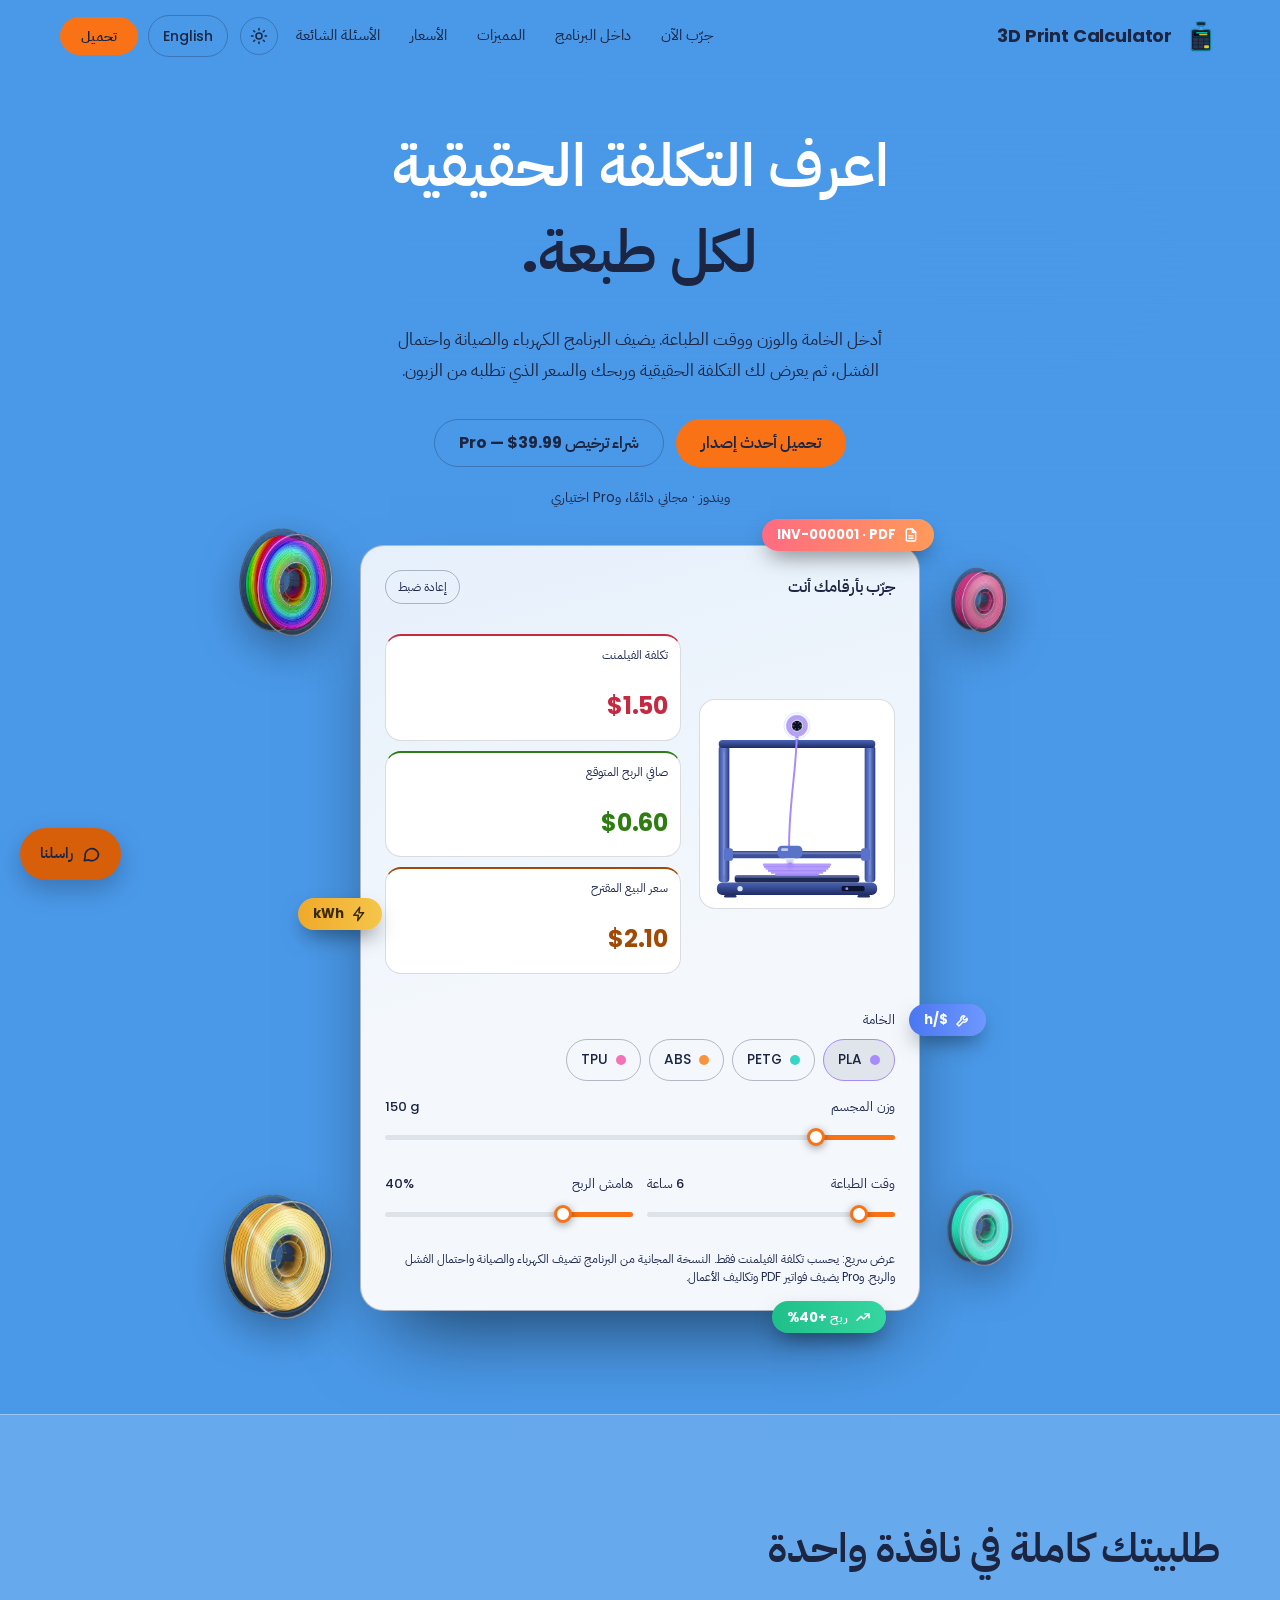
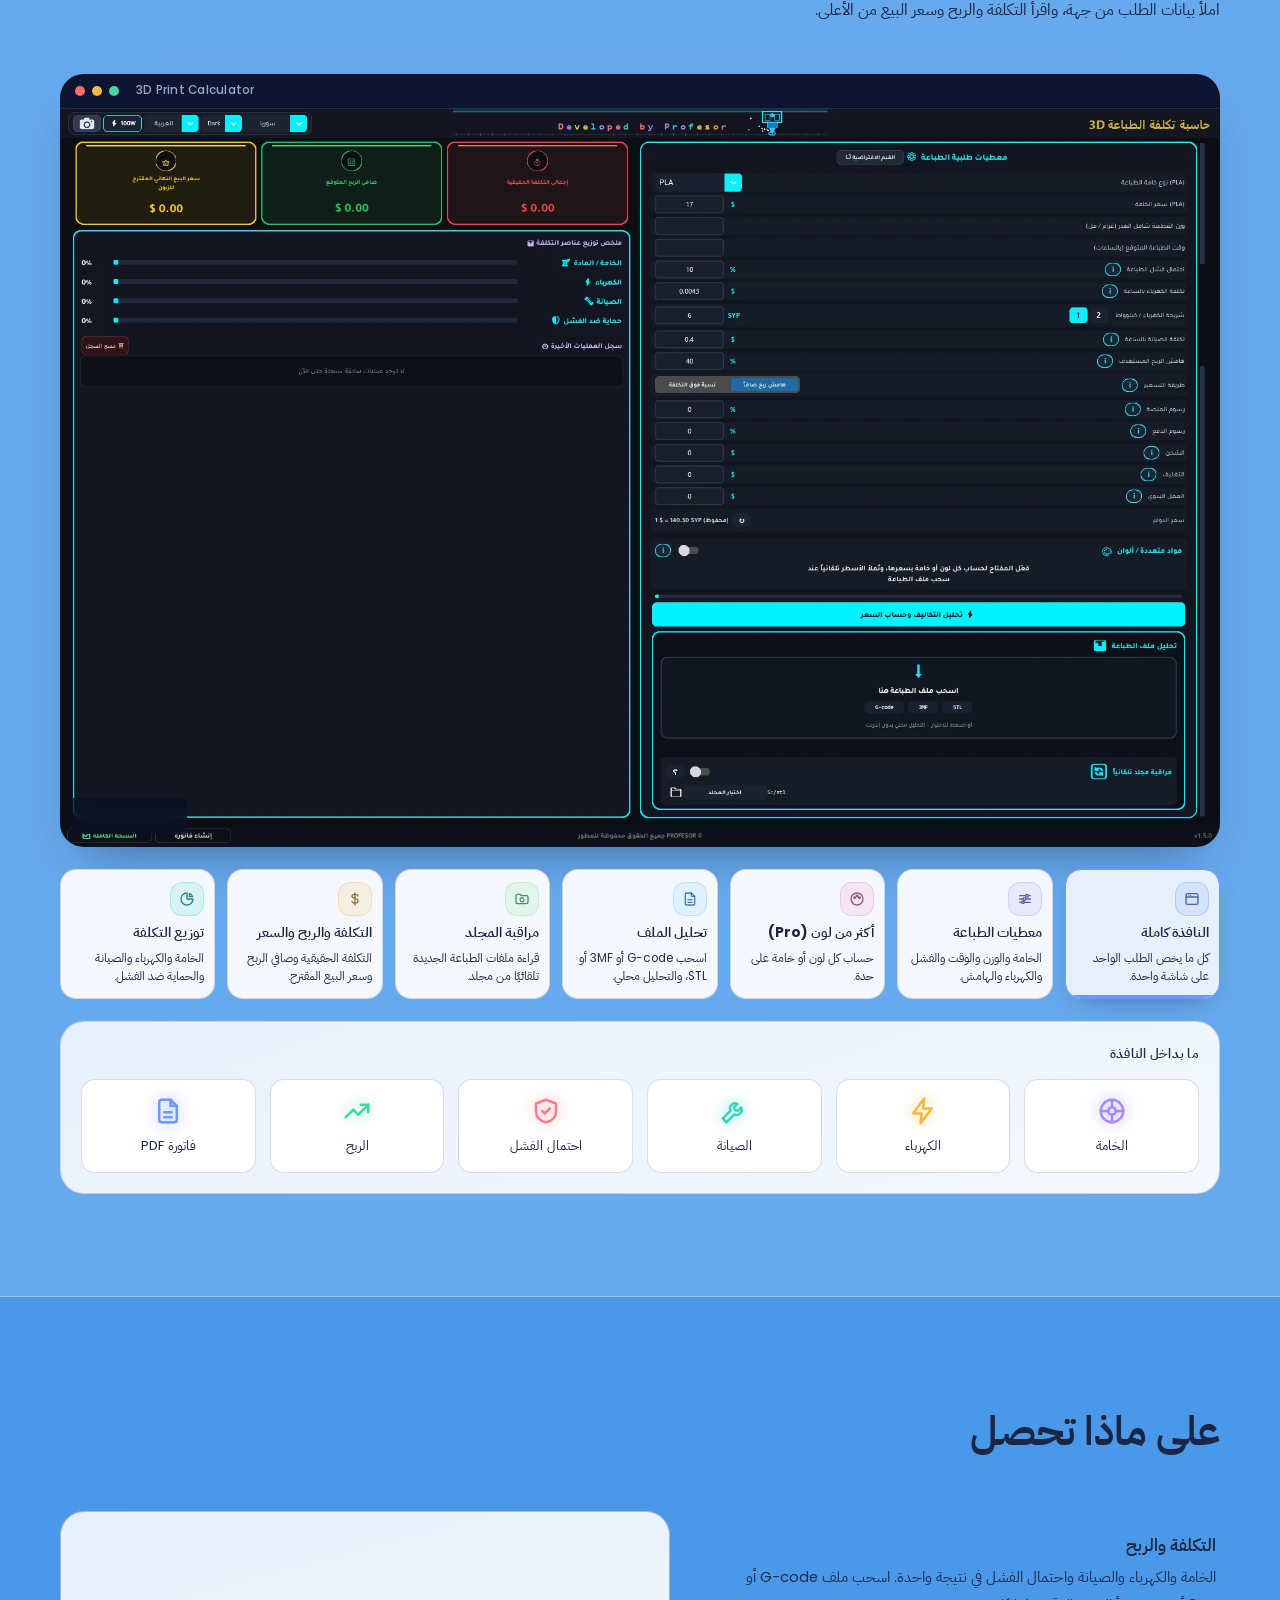
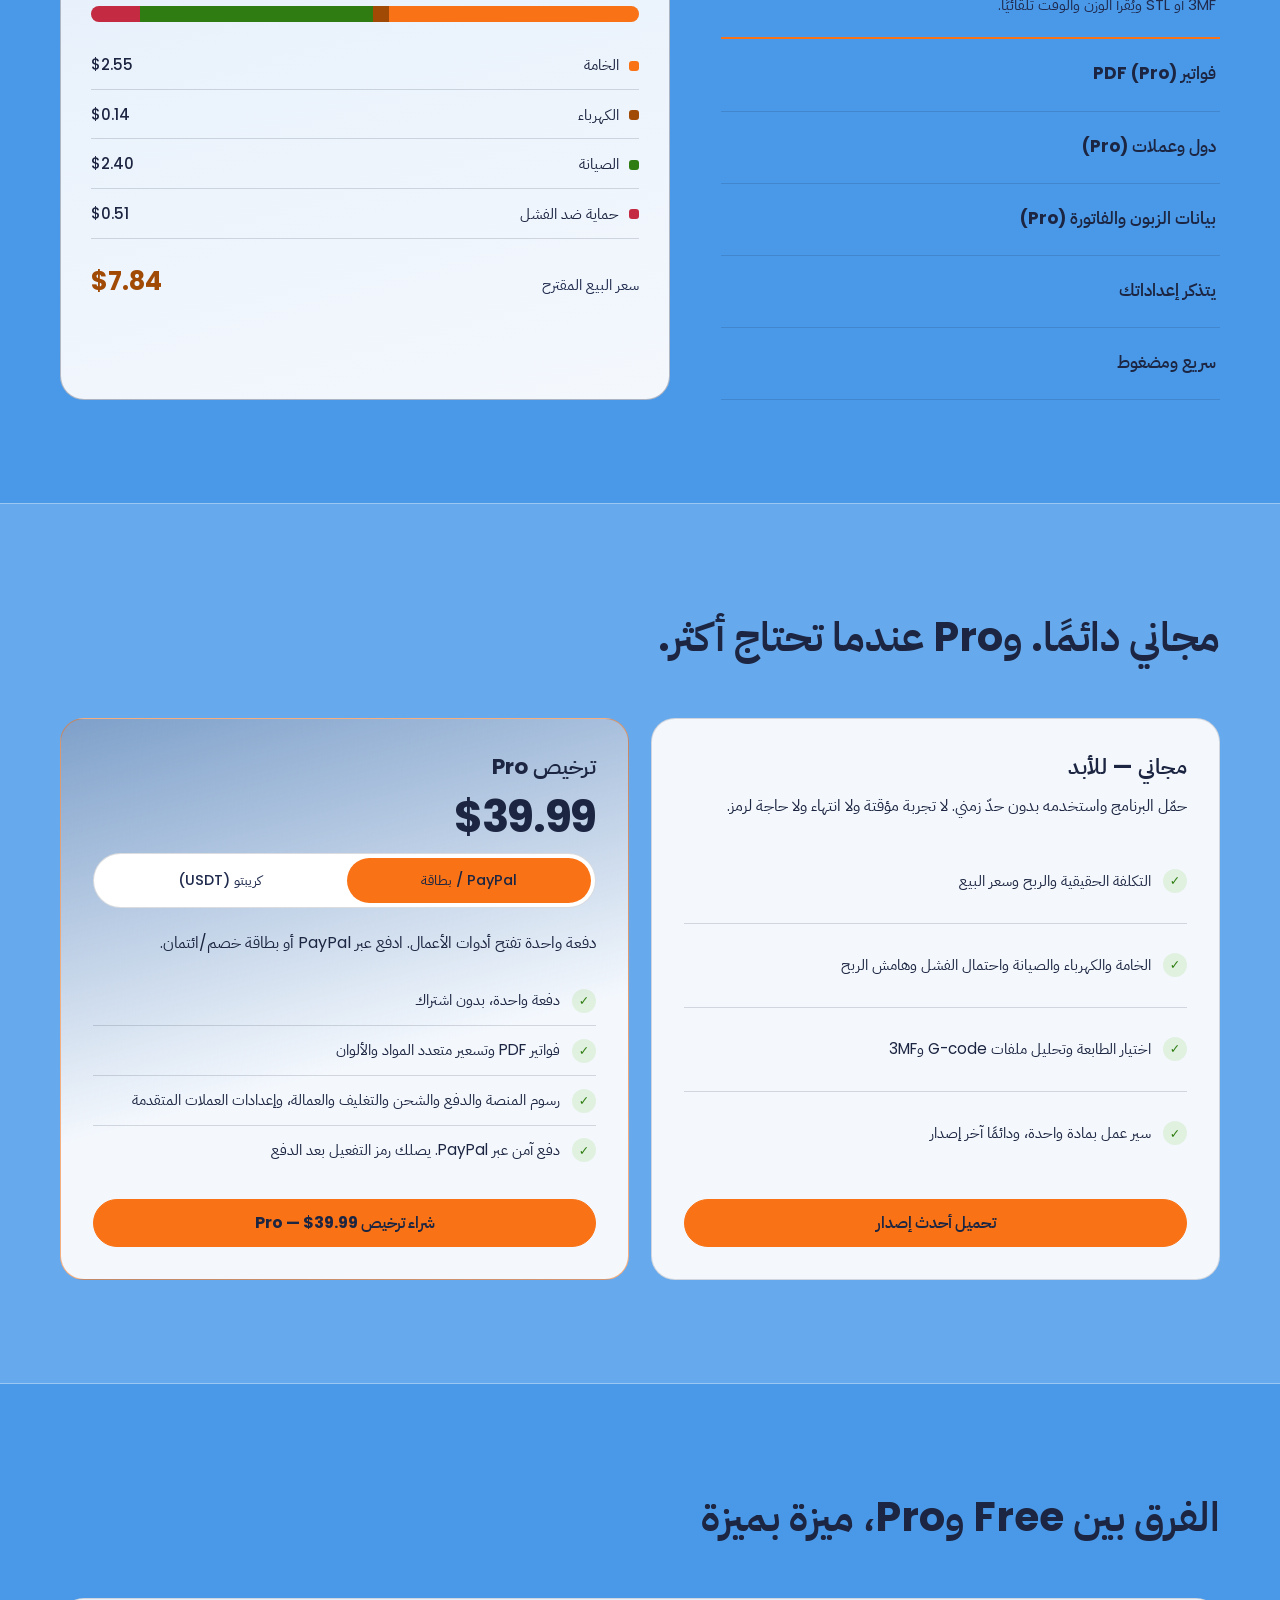
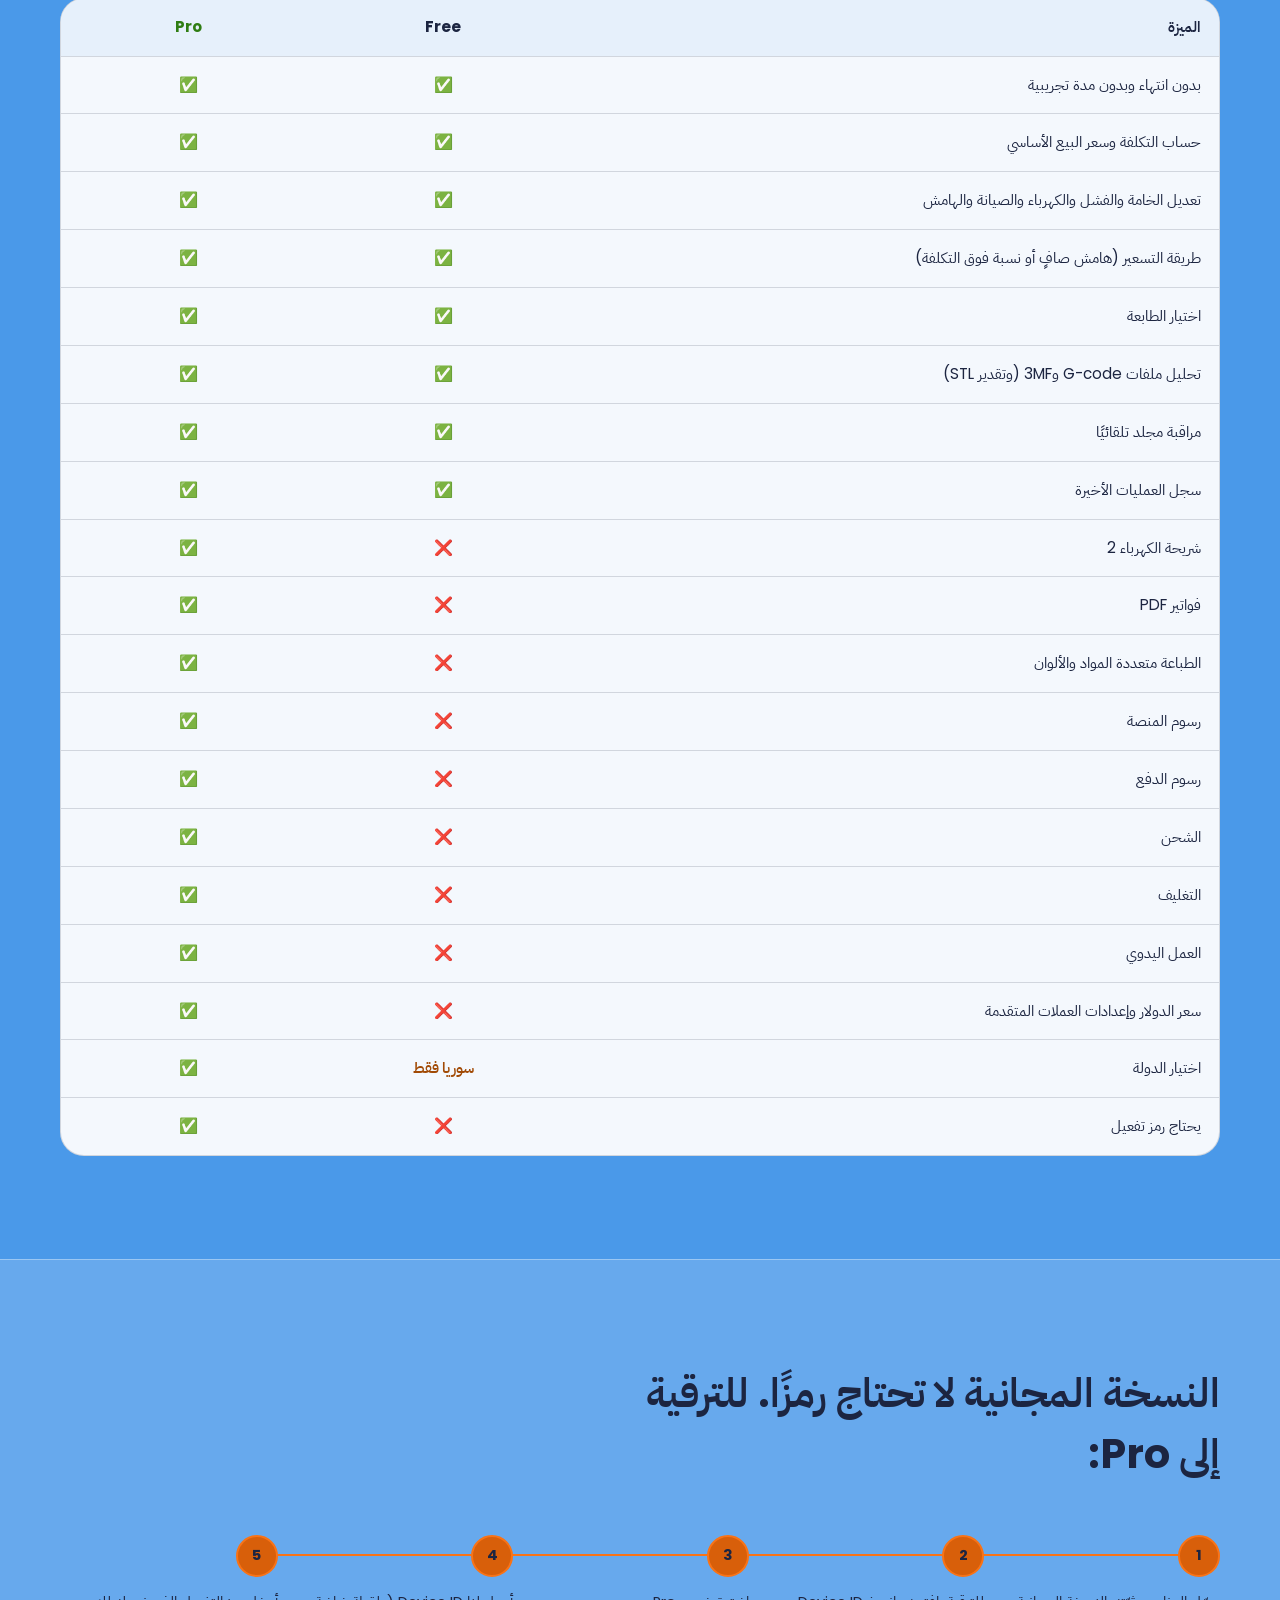
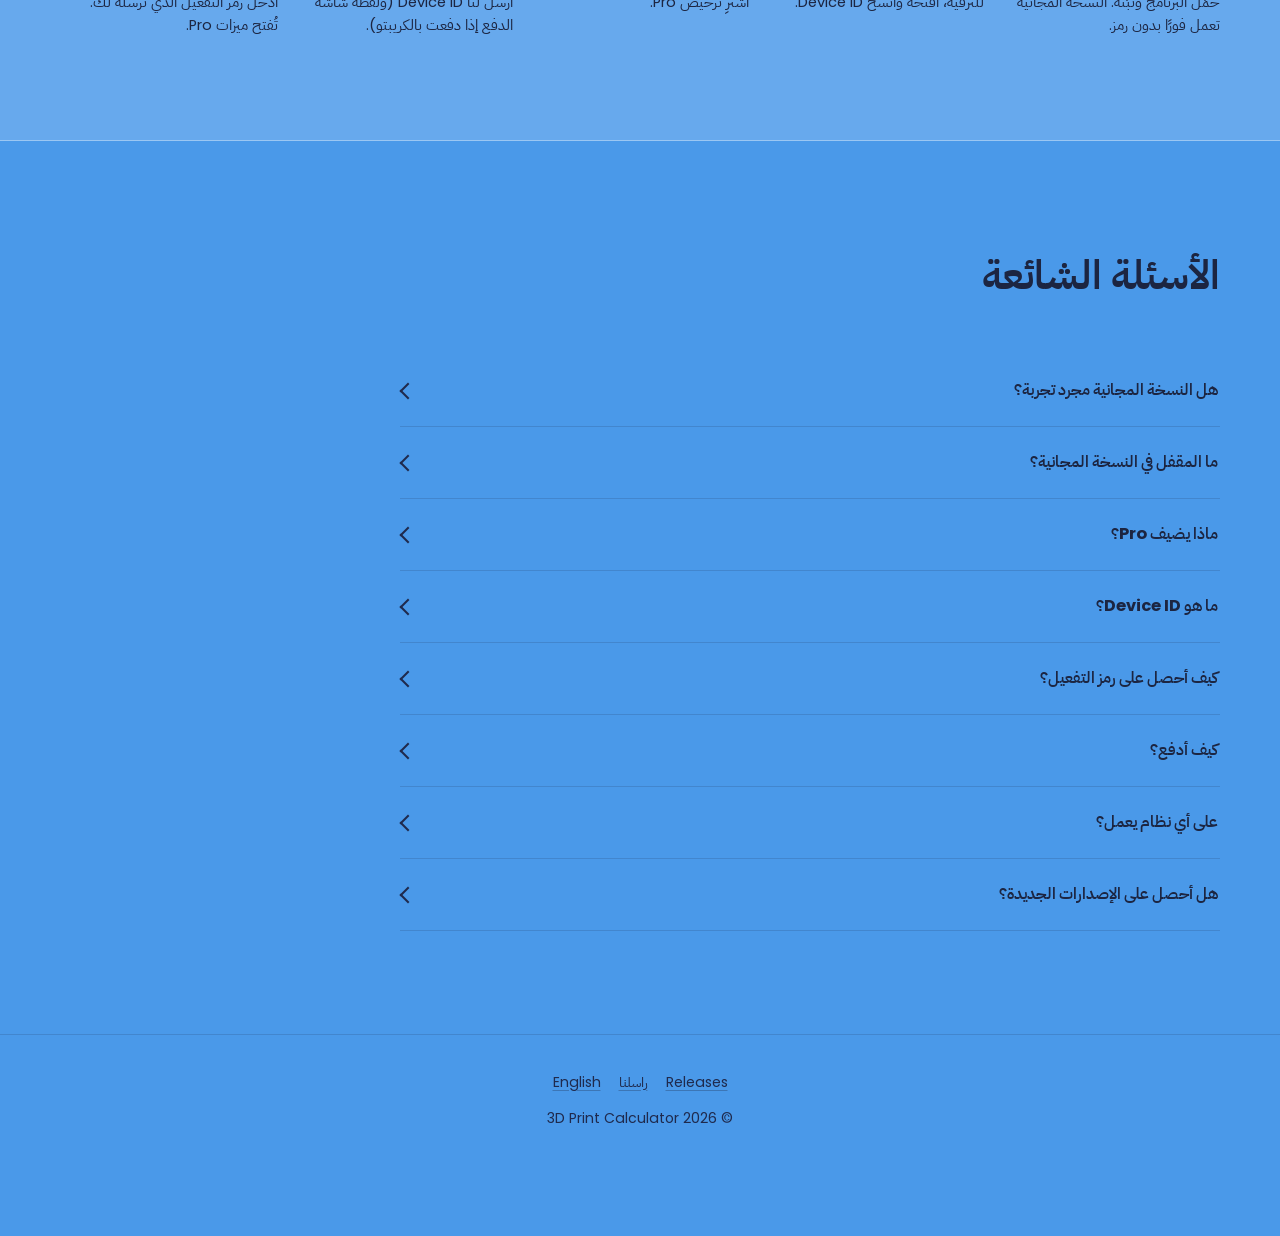
==== commit 9eb5a857: "Free vs Pro table + Halloween sale" ====
--- a/ar/index.html
+++ b/ar/index.html
@@ -1,10 +1,10 @@
 <!DOCTYPE html>
-<html lang="ar" dir="rtl">
+<html lang="ar" dir="rtl" class="hw">
 <head>
 <meta charset="utf-8">
 <meta name="viewport" content="width=device-width, initial-scale=1, viewport-fit=cover">
 <title>حاسبة الطباعة ثلاثية الأبعاد | التكلفة الحقيقية والربح وسعر البيع لكل طبعة</title>
-<meta name="description" content="برنامج ويندوز يحسب التكلفة الحقيقية وصافي الربح وسعر البيع لكل طبعة ثلاثية الأبعاد، شاملًا الخامة والكهرباء والصيانة واحتمال الفشل، وينشئ فواتير PDF. التحميل مجاني.">
+<meta name="description" content="برنامج ويندوز يحسب التكلفة الحقيقية وصافي الربح وسعر البيع لكل طبعة ثلاثية الأبعاد، شاملًا الخامة والكهرباء والصيانة واحتمال الفشل. يحلّل ملفات G-code و3MF و STL. مجاني دائمًا، مع ترخيص Pro اختياري لفواتير PDF والتسعير متعدد المواد وتكاليف الأعمال.">
 <meta name="robots" content="index,follow,max-image-preview:large">
 <meta name="theme-color" content="#0a1124">
 <script>try{var t=localStorage.getItem("theme");if(t!=="light"&&t!=="dark")t=matchMedia("(prefers-color-scheme: light)").matches?"light":"dark";document.documentElement.setAttribute("data-theme",t)}catch(e){document.documentElement.setAttribute("data-theme","dark")}</script>
@@ -16,27 +16,39 @@
 <meta property="og:site_name" content="3D Print Calculator">
 <meta property="og:locale" content="ar_AR">
 <meta property="og:title" content="حاسبة الطباعة ثلاثية الأبعاد | اعرف التكلفة الحقيقية لكل طبعة">
-<meta property="og:description" content="التكلفة الحقيقية والربح وسعر البيع لكل طبعة ثلاثية الأبعاد، مع فواتير PDF. تحميل مجاني لويندوز ويُفتح برمز التفعيل.">
+<meta property="og:description" content="التكلفة الحقيقية والربح وسعر البيع لكل طبعة ثلاثية الأبعاد. مجاني دائمًا لويندوز. ترخيص Pro يفتح فواتير PDF والتسعير متعدد المواد وتكاليف الأعمال.">
 <meta property="og:url" content="https://pr0fes0rx.github.io/3d-print-calculator-site/ar/">
 <meta property="og:image" content="https://pr0fes0rx.github.io/3d-print-calculator-site/og.png">
 <meta property="og:image:width" content="1200">
 <meta property="og:image:height" content="630">
 <meta name="twitter:card" content="summary_large_image">
 <meta name="twitter:title" content="حاسبة الطباعة ثلاثية الأبعاد | اعرف التكلفة الحقيقية لكل طبعة">
-<meta name="twitter:description" content="التكلفة الحقيقية والربح وسعر البيع لكل طبعة ثلاثية الأبعاد، مع فواتير PDF. تحميل مجاني لويندوز ويُفتح برمز التفعيل.">
+<meta name="twitter:description" content="التكلفة الحقيقية والربح وسعر البيع لكل طبعة ثلاثية الأبعاد. مجاني دائمًا لويندوز. ترخيص Pro يفتح فواتير PDF والتسعير متعدد المواد وتكاليف الأعمال.">
 <meta name="twitter:image" content="https://pr0fes0rx.github.io/3d-print-calculator-site/og.png">
 <link rel="icon" href="../favicon.ico" sizes="any">
 <link rel="icon" type="image/png" href="../favicon.png">
 <link rel="preload" href="../fonts/poppins-bold.woff" as="font" type="font/woff" crossorigin>
 <link rel="preload" href="../fonts/ibm-plex-sans-arabic-arabic-600-normal.woff2" as="font" type="font/woff2" crossorigin>
-<script>document.documentElement.className+=" js"</script>
+<script>document.documentElement.className+=" js";if(Date.now()>new Date("2026-10-31T23:59:59+03:00").getTime())document.documentElement.classList.remove("hw")</script>
 <link rel="stylesheet" href="../site.css">
-<script type="application/ld+json">{"@context": "https://schema.org", "@type": "SoftwareApplication", "name": "3D Print Calculator", "alternateName": "حاسبة الطباعة ثلاثية الأبعاد", "operatingSystem": "Windows", "applicationCategory": "BusinessApplication", "description": "برنامج ويندوز يحسب التكلفة الحقيقية وصافي الربح وسعر البيع لكل طبعة ثلاثية الأبعاد، شاملًا الخامة والكهرباء والصيانة واحتمال الفشل، وينشئ فواتير PDF. التحميل مجاني.", "url": "https://pr0fes0rx.github.io/3d-print-calculator-site/ar/", "downloadUrl": "https://github.com/Pr0fes0rx/3d-print-calculator/releases/latest", "image": "https://pr0fes0rx.github.io/3d-print-calculator-site/og.png", "inLanguage": ["en", "ar"], "featureList": ["Real cost, net profit and selling price per print", "Material, electricity, maintenance and failure-risk breakdown", "PDF invoices in Arabic, English, French and German"], "offers": {"@type": "Offer", "price": "39.99", "priceCurrency": "USD", "availability": "https://schema.org/InStock", "url": "https://pr0fes0rx.github.io/3d-print-calculator-site/ar/#get"}}</script>
-<script type="application/ld+json">{"@context": "https://schema.org", "@type": "FAQPage", "inLanguage": "ar", "mainEntity": [{"@type": "Question", "name": "هل النسخة المجانية محدودة؟", "acceptedAnswer": {"@type": "Answer", "text": "هي نفس البرنامج الكامل. الميزات تبقى مقفلة حتى تدخل رمز التفعيل."}}, {"@type": "Question", "name": "ما هو Device ID؟", "acceptedAnswer": {"@type": "Answer", "text": "رمز يظهره البرنامج في شاشة التفعيل. نستخدمه لإنشاء رمز تفعيل لجهازك."}}, {"@type": "Question", "name": "كيف أحصل على رمز التفعيل؟", "acceptedAnswer": {"@type": "Answer", "text": "بعد الدفع أرسل لنا Device ID، ونرد عليك برمز التفعيل يدويًا."}}, {"@type": "Question", "name": "كيف أدفع؟", "acceptedAnswer": {"@type": "Answer", "text": "عبر PayPal أو بطاقة خصم/ائتمان من صفحة الدفع، أو بعملة USDT على شبكة TRON (TRC20). يظهر Apple Pay حيث تدعمه منطقتك ومتصفحك."}}, {"@type": "Question", "name": "على أي نظام يعمل؟", "acceptedAnswer": {"@type": "Answer", "text": "ويندوز. حمّل ملف التثبيت (Setup.exe) وشغّله."}}, {"@type": "Question", "name": "هل أحصل على الإصدارات الجديدة؟", "acceptedAnswer": {"@type": "Answer", "text": "نعم. زر التحميل يعطيك دائمًا آخر إصدار."}}]}</script>
+<script type="application/ld+json">{"@context": "https://schema.org", "@type": "SoftwareApplication", "name": "3D Print Calculator", "alternateName": "حاسبة الطباعة ثلاثية الأبعاد", "operatingSystem": "Windows", "applicationCategory": "BusinessApplication", "description": "برنامج ويندوز يحسب التكلفة الحقيقية وصافي الربح وسعر البيع لكل طبعة ثلاثية الأبعاد، شاملًا الخامة والكهرباء والصيانة واحتمال الفشل. يحلّل ملفات G-code و3MF و STL. مجاني دائمًا، مع ترخيص Pro اختياري لفواتير PDF والتسعير متعدد المواد وتكاليف الأعمال.", "url": "https://pr0fes0rx.github.io/3d-print-calculator-site/ar/", "downloadUrl": "https://github.com/Pr0fes0rx/3d-print-calculator/releases/latest", "image": "https://pr0fes0rx.github.io/3d-print-calculator-site/og.png", "inLanguage": ["en", "ar"], "featureList": ["Real cost, net profit and selling price per print", "Material, electricity, maintenance and failure-risk breakdown", "PDF invoices in Arabic, English, French and German"], "offers": [{"@type": "Offer", "name": "Free", "price": "0", "priceCurrency": "USD", "availability": "https://schema.org/InStock", "url": "https://github.com/Pr0fes0rx/3d-print-calculator/releases/latest"}, {"@type": "Offer", "name": "Pro", "price": "39.99", "priceCurrency": "USD", "availability": "https://schema.org/InStock", "url": "https://pr0fes0rx.github.io/3d-print-calculator-site/ar/#get"}]}</script>
+<script type="application/ld+json">{"@context": "https://schema.org", "@type": "FAQPage", "inLanguage": "ar", "mainEntity": [{"@type": "Question", "name": "هل النسخة المجانية مجرد تجربة؟", "acceptedAnswer": {"@type": "Answer", "text": "لا. النسخة المجانية دائمة: بدون مدة تجريبية وبدون انتهاء. تحسب تكلفة الطباعة الأساسية، وتعدّل الخامة والفشل والكهرباء والصيانة والهامش، وتختار طابعتك، وتحلّل ملفات G-code و3MF."}}, {"@type": "Question", "name": "ما المقفل في النسخة المجانية؟", "acceptedAnswer": {"@type": "Answer", "text": "فواتير PDF، والطباعة متعددة المواد والألوان، وتكاليف الأعمال الإضافية (رسوم المنصة ورسوم الدفع والشحن والتغليف والعمالة)، وإعدادات العملات والدول المتقدمة. تُفتح كلها بترخيص Pro."}}, {"@type": "Question", "name": "ماذا يضيف Pro؟", "acceptedAnswer": {"@type": "Answer", "text": "فواتير PDF، وتسعير متعدد المواد والألوان، وحقول تكاليف الأعمال المذكورة، وإعدادات العملات المتقدمة مع أسعار الصرف. Pro دفعة واحدة بدون اشتراك."}}, {"@type": "Question", "name": "ما هو Device ID؟", "acceptedAnswer": {"@type": "Answer", "text": "رمز يظهره البرنامج في شاشة التفعيل. تحتاجه فقط لـ Pro. نستخدمه لإنشاء رمز تفعيل لجهازك."}}, {"@type": "Question", "name": "كيف أحصل على رمز التفعيل؟", "acceptedAnswer": {"@type": "Answer", "text": "بعد الدفع أرسل لنا Device ID، ونرد عليك برمز التفعيل. أدخله في البرنامج لتفتح Pro."}}, {"@type": "Question", "name": "كيف أدفع؟", "acceptedAnswer": {"@type": "Answer", "text": "عبر PayPal أو بطاقة خصم/ائتمان من صفحة الدفع، أو بعملة USDT على شبكة TRON (TRC20). يظهر Apple Pay حيث تدعمه منطقتك ومتصفحك."}}, {"@type": "Question", "name": "على أي نظام يعمل؟", "acceptedAnswer": {"@type": "Answer", "text": "ويندوز. حمّل ملف التثبيت (Setup.exe) وشغّله."}}, {"@type": "Question", "name": "هل أحصل على الإصدارات الجديدة؟", "acceptedAnswer": {"@type": "Answer", "text": "نعم. زر التحميل يعطيك دائمًا آخر إصدار."}}]}</script>
 </head>
 <body>
 <a class="skip" href="#main">تخطَّ إلى المحتوى</a>
-<header class="top"><div class="wrap bar">
+<div class="promo" id="promo" data-promo-only data-end="2026-10-31T23:59:59+03:00" data-u="يوم|س|د|ث"><span class="pb"><i class="pk"></i>عرض الهالوين: خصم 50% على Pro</span><span class="pe">ينتهي بعد</span><span class="cd" dir="ltr" data-cd></span><a class="pl" href="#buy">شراء ترخيص Pro →</a></div>
+<div class="hwdeco" aria-hidden="true"><svg width="0" height="0" style="position:absolute"><defs>
+<symbol id="bat" viewBox="0 0 64 28"><path d="M32 9 L29 3 L27 10 L20 7 L10 8 L0 15 L7 14 L12 18 L18 15 L24 19 L29 17 L32 23 L35 17 L40 19 L46 15 L52 18 L57 14 L64 15 L54 8 L44 7 L37 10 L35 3 L32 9Z" fill="currentColor"/></symbol>
+<symbol id="pk" viewBox="0 0 120 100"><defs><radialGradient id="pkg" cx=".5" cy=".4" r=".7"><stop offset="0" stop-color="#ffb347"/><stop offset=".6" stop-color="#ff7a00"/><stop offset="1" stop-color="#c24a00"/></radialGradient></defs>
+<path d="M56 20c-1-9 2-14 9-16 0 6-2 11-5 16z" fill="#4c7a1f"/><path d="M54 22c0-6 3-9 8-10l2 4c-3 1-5 3-5 7z" fill="#3b5f17"/>
+<ellipse cx="34" cy="58" rx="27" ry="36" fill="url(#pkg)"/><ellipse cx="86" cy="58" rx="27" ry="36" fill="url(#pkg)"/><ellipse cx="60" cy="56" rx="30" ry="39" fill="url(#pkg)"/>
+<path d="M40 24c-9 14-9 52 0 66M80 24c9 14 9 52 0 66M60 17v78" stroke="#b83f00" stroke-width="1.6" fill="none" opacity=".5"/>
+<path d="M33 52l10-18 10 18z M67 52l10-18 10 18z M54 62l6-10 6 10z" fill="#ffe27a"/>
+<path d="M30 68l9 12 8-9 7 10 6-10 7 10 8-9 9 12c-8 10-20 14-27 14s-19-4-27-14z" fill="#ffe27a"/></symbol>
+<symbol id="gh" viewBox="0 0 80 100"><path d="M8 96V42C8 18 22 4 40 4s32 14 32 38v54l-11-10-10 10-11-10-10 10-10-10z" fill="#f4eeff"/><ellipse cx="29" cy="40" rx="5" ry="8" fill="#2a1550"/><ellipse cx="51" cy="40" rx="5" ry="8" fill="#2a1550"/><ellipse cx="40" cy="62" rx="7" ry="10" fill="#2a1550"/></symbol>
+<symbol id="sp" viewBox="0 0 48 40"><g stroke="#cbb6ff" stroke-width="2" fill="none" stroke-linecap="round"><path d="M18 20L5 10 2 18M18 22L4 24 3 33M19 25L9 36M30 20L43 10 46 18M30 22L44 24 45 33M29 25L39 36"/></g><circle cx="24" cy="26" r="9" fill="#150826" stroke="#cbb6ff" stroke-width="1.2"/><circle cx="24" cy="15" r="6" fill="#150826" stroke="#cbb6ff" stroke-width="1.2"/><circle cx="22" cy="14" r="1.6" fill="#ff5a3c"/><circle cx="26" cy="14" r="1.6" fill="#ff5a3c"/></symbol>
+</defs></svg><span class="web wl"></span><span class="web wr"></span><svg class="fl g1" viewBox="0 0 80 100"><use href="#gh"/></svg><svg class="fl g2" viewBox="0 0 80 100"><use href="#gh"/></svg><svg class="fl p1 jl" viewBox="0 0 120 100"><use href="#pk"/></svg><svg class="fl p2 jl" viewBox="0 0 120 100"><use href="#pk"/></svg></div>
+<header class="top"><span class="spider hs" aria-hidden="true"><i></i><svg width="40" height="34"><use href="#sp"/></svg></span><div class="wrap bar">
   <a class="logo" href="index.html"><img src="../logo.png" width="38" height="38" alt="شعار 3D Print Calculator">3D Print Calculator</a>
   <nav aria-label="Main">
     <a class="nl" href="#try">جرّب الآن</a>
@@ -51,15 +63,16 @@
 </div></header>
 
 <main id="main">
-<section class="hero" id="top"><div class="wrap hero-grid">
+<section class="hero" id="top"><div class="hw-moon" aria-hidden="true"><svg class="mb m1" viewBox="0 0 64 28"><use href="#bat"/></svg><svg class="mb m2" viewBox="0 0 64 28"><use href="#bat"/></svg><svg class="mb m3" viewBox="0 0 64 28"><use href="#bat"/></svg></div>
+<div class="wrap hero-grid">
   <div class="hero-copy">
     <h1><span class="a">اعرف التكلفة الحقيقية</span><span>لكل طبعة.</span></h1>
     <p class="hero-sub">أدخل الخامة والوزن ووقت الطباعة. يضيف البرنامج الكهرباء والصيانة واحتمال الفشل، ثم يعرض لك التكلفة الحقيقية وربحك والسعر الذي تطلبه من الزبون.</p>
     <div class="cta">
       <a class="btn" href="https://github.com/Pr0fes0rx/3d-print-calculator/releases/latest" rel="noopener">تحميل أحدث إصدار</a>
-      <a class="btn ghost" href="#buy">شراء النسخة الكاملة — $39.99</a>
-    </div>
-    <p class="meta"><span id="ver"></span>ويندوز · التحميل مجاني ويُفتح برمز التفعيل</p>
+      <a class="btn ghost" href="#buy" data-reg-text="شراء ترخيص Pro — $39.99">شراء ترخيص Pro — $19.99</a>
+    </div>
+    <p class="meta"><span id="ver"></span>ويندوز · مجاني دائمًا، وPro اختياري</p>
   </div>
 
   <div class="stage"><img class="fl spool s1" src="../img/spool-rainbow.webp" width="340" height="391" alt="" aria-hidden="true" decoding="async"><img class="fl spool s2" src="../img/spool-gloss.webp" width="340" height="391" alt="" aria-hidden="true" decoding="async"><img class="fl spool s3" src="../img/spool-glow.webp" width="340" height="391" alt="" aria-hidden="true" decoding="async"><img class="fl spool s4" src="../img/spool-pink.webp" width="340" height="391" alt="" aria-hidden="true" decoding="async"><span class="fl chip c1" aria-hidden="true"><svg viewBox="0 0 24 24" fill="none" stroke="currentColor" stroke-width="2.2" stroke-linecap="round" stroke-linejoin="round"><path d="M14 3H7a2 2 0 0 0-2 2v14a2 2 0 0 0 2 2h10a2 2 0 0 0 2-2V8z"/><path d="M14 3v5h5M9 13h6M9 17h6"/></svg>INV-000001 · PDF</span><span class="fl chip c2" aria-hidden="true"><svg viewBox="0 0 24 24" fill="none" stroke="currentColor" stroke-width="2.2" stroke-linecap="round" stroke-linejoin="round"><path d="M3 17l6-6 4 4 8-8"/><path d="M15 7h6v6"/></svg>ربح +40%</span><span class="fl chip c3" aria-hidden="true"><svg viewBox="0 0 24 24" fill="none" stroke="currentColor" stroke-width="2.2" stroke-linecap="round" stroke-linejoin="round"><path d="M13 2L4 14h7l-1 8 9-12h-7z"/></svg>kWh</span><span class="fl chip c4" aria-hidden="true"><svg viewBox="0 0 24 24" fill="none" stroke="currentColor" stroke-width="2.2" stroke-linecap="round" stroke-linejoin="round"><path d="M14.7 6.3a4 4 0 0 0-5.4 5.4L3 18l3 3 6.3-6.3a4 4 0 0 0 5.4-5.4l-2.6 2.6-2.4-.6-.6-2.4z"/></svg>$/h</span>
@@ -106,7 +119,7 @@
           <input id="rm" type="range" min="0" max="150" step="5" value="40" style="--p:26.7%"></div>
       </div>
     </div>
-    <p class="lab-note">نسخة تجريبية: تحسب تكلفة الفيلمنت فقط. الكهرباء والصيانة والفشل والربح والفواتير في النسخة الكاملة.</p>
+    <p class="lab-note">عرض سريع: يحسب تكلفة الفيلمنت فقط. النسخة المجانية من البرنامج تضيف الكهرباء والصيانة واحتمال الفشل والربح. وPro يضيف فواتير PDF وتكاليف الأعمال.</p>
   </div>
   </div>
 </div></section>
@@ -124,7 +137,7 @@
     <div class="xp-tabs" role="tablist" aria-label="طلبيتك كاملة في نافذة واحدة">
       <button type="button" role="tab" class="xp-tab" style="--c:#6e97ff" aria-selected="true" data-x="0" data-y="0" data-w="0" data-h="0"><svg viewBox="0 0 24 24" fill="none" stroke="currentColor" stroke-width="2" stroke-linecap="round" stroke-linejoin="round" aria-hidden="true"><rect x="3" y="4" width="18" height="16" rx="2.5"/><path d="M3 9h18M7 6.5h.01M10 6.5h.01"/></svg><b>النافذة كاملة</b><span>كل ما يخص الطلب الواحد على شاشة واحدة.</span></button>
       <button type="button" role="tab" class="xp-tab" style="--c:#a78bfa" aria-selected="false" data-x="51.0" data-y="5.1" data-w="46.1" data-h="52.6"><svg viewBox="0 0 24 24" fill="none" stroke="currentColor" stroke-width="2" stroke-linecap="round" stroke-linejoin="round" aria-hidden="true"><path d="M4 7h9M17 7h3M4 17h3M11 17h9"/><circle cx="15" cy="7" r="2"/><circle cx="9" cy="17" r="2"/><path d="M4 12h5M13 12h7"/><circle cx="11" cy="12" r="2"/></svg><b>معطيات الطباعة</b><span>الخامة والوزن والوقت والفشل والكهرباء والهامش.</span></button>
-      <button type="button" role="tab" class="xp-tab" style="--c:#ff7ab6" aria-selected="false" data-x="51.0" data-y="58.3" data-w="46.1" data-h="7.9"><svg viewBox="0 0 24 24" fill="none" stroke="currentColor" stroke-width="2" stroke-linecap="round" stroke-linejoin="round" aria-hidden="true"><circle cx="12" cy="12" r="9"/><circle cx="8.5" cy="10" r="1.2"/><circle cx="12" cy="7.5" r="1.2"/><circle cx="15.5" cy="10" r="1.2"/></svg><b>أكثر من لون</b><span>حساب كل لون أو خامة على حدة.</span></button>
+      <button type="button" role="tab" class="xp-tab" style="--c:#ff7ab6" aria-selected="false" data-x="51.0" data-y="58.3" data-w="46.1" data-h="7.9"><svg viewBox="0 0 24 24" fill="none" stroke="currentColor" stroke-width="2" stroke-linecap="round" stroke-linejoin="round" aria-hidden="true"><circle cx="12" cy="12" r="9"/><circle cx="8.5" cy="10" r="1.2"/><circle cx="12" cy="7.5" r="1.2"/><circle cx="15.5" cy="10" r="1.2"/></svg><b>أكثر من لون (Pro)</b><span>حساب كل لون أو خامة على حدة.</span></button>
       <button type="button" role="tab" class="xp-tab" style="--c:#5ec8ff" aria-selected="false" data-x="51.0" data-y="71.2" data-w="46.1" data-h="15.7"><svg viewBox="0 0 24 24" fill="none" stroke="currentColor" stroke-width="2" stroke-linecap="round" stroke-linejoin="round" aria-hidden="true"><path d="M14 3H7a2 2 0 0 0-2 2v14a2 2 0 0 0 2 2h10a2 2 0 0 0 2-2V8z"/><path d="M14 3v5h5M9 13h6M9 17h6"/></svg><b>تحليل الملف</b><span>اسحب G-code أو 3MF أو STL، والتحليل محلي.</span></button>
       <button type="button" role="tab" class="xp-tab" style="--c:#7be37b" aria-selected="false" data-x="51.0" data-y="87.6" data-w="46.1" data-h="7.0"><svg viewBox="0 0 24 24" fill="none" stroke="currentColor" stroke-width="2" stroke-linecap="round" stroke-linejoin="round" aria-hidden="true"><path d="M3 7a2 2 0 0 1 2-2h4l2 2h8a2 2 0 0 1 2 2v8a2 2 0 0 1-2 2H5a2 2 0 0 1-2-2z"/><path d="M9 13a3 3 0 0 1 5.2-2M15 13a3 3 0 0 1-5.2 2"/></svg><b>مراقبة المجلد</b><span>قراءة ملفات الطباعة الجديدة تلقائيًا من مجلد.</span></button>
       <button type="button" role="tab" class="xp-tab" style="--c:#f4b942" aria-selected="false" data-x="1.25" data-y="4.5" data-w="47.7" data-h="11.2"><svg viewBox="0 0 24 24" fill="none" stroke="currentColor" stroke-width="2" stroke-linecap="round" stroke-linejoin="round" aria-hidden="true"><path d="M12 3v18"/><path d="M16.5 7.5C16.5 6 14.5 5 12 5S7.5 6 7.5 7.8 9.5 10.5 12 11s4.5 1.3 4.5 3.2S14.5 18 12 18s-4.5-1-4.5-2.5"/></svg><b>التكلفة والربح والسعر</b><span>التكلفة الحقيقية وصافي الربح وسعر البيع المقترح.</span></button>
@@ -139,9 +152,9 @@
   <div class="ft">
     <div class="ft-list" role="tablist" aria-orientation="vertical">
       <button type="button" role="tab" class="ft-tab" aria-selected="true"><b>التكلفة والربح</b><span>الخامة والكهرباء والصيانة واحتمال الفشل في نتيجة واحدة. اسحب ملف G-code أو 3MF أو STL ويُقرأ الوزن والوقت تلقائيًا.</span></button>
-      <button type="button" role="tab" class="ft-tab" aria-selected="false"><b>فواتير PDF</b><span>أنشئ فواتير بالعربية والإنجليزية والفرنسية والألمانية، مع معاينة وترقيم تلقائي (INV-000001).</span></button>
-      <button type="button" role="tab" class="ft-tab" aria-selected="false"><b>دول وعملات</b><span>يدعم أكثر من بلد عربي وأجنبي، مع عملاتهم وأسعار الكهرباء والصرف.</span></button>
-      <button type="button" role="tab" class="ft-tab" aria-selected="false"><b>بيانات الزبون والفاتورة</b><span>بيانات الزبون والتوصيل وبنود الفاتورة والخصم والشحن والضريبة والملاحظات، مع جدول متعدد الصفحات.</span></button>
+      <button type="button" role="tab" class="ft-tab" aria-selected="false"><b>فواتير PDF (Pro)</b><span>أنشئ فواتير بالعربية والإنجليزية والفرنسية والألمانية، مع معاينة وترقيم تلقائي (INV-000001).</span></button>
+      <button type="button" role="tab" class="ft-tab" aria-selected="false"><b>دول وعملات (Pro)</b><span>يدعم أكثر من بلد عربي وأجنبي، مع عملاتهم وأسعار الكهرباء والصرف. النسخة المجانية تعمل بالعملة الافتراضية، وإعدادات العملات المتقدمة في Pro.</span></button>
+      <button type="button" role="tab" class="ft-tab" aria-selected="false"><b>بيانات الزبون والفاتورة (Pro)</b><span>بيانات الزبون والتوصيل وبنود الفاتورة والخصم والشحن والضريبة والملاحظات، مع جدول متعدد الصفحات.</span></button>
       <button type="button" role="tab" class="ft-tab" aria-selected="false"><b>يتذكر إعداداتك</b><span>اللغة والثيم والطابعة والخامة والنتائج تُحفظ تلقائيًا.</span></button>
       <button type="button" role="tab" class="ft-tab" aria-selected="false"><b>سريع ومضغوط</b><span>تمرير سلس وواجهة مضغوطة تناسب الشاشات الصغيرة.</span></button>
     </div>
@@ -213,35 +226,36 @@
 </div></section>
 
 <section class="sec alt" id="get"><div class="wrap">
-  <div class="sec-head"><h2>حمّل ثم افتح القفل</h2></div>
+  <div class="sec-head"><h2>مجاني دائمًا. وPro عندما تحتاج أكثر.</h2></div>
   <div class="two">
     <div class="panel free">
-      <h3>تحميل مجاني</h3>
-      <p>ثبّت البرنامج الكامل وجرّبه. كل الميزات موجودة ومقفلة حتى تفعّل.</p>
-      <ul class="ticks"><li>ملف تثبيت لويندوز، جاهز خلال دقيقة</li><li>كل الميزات موجودة، ولا شيء محذوف</li><li>افتح القفل في أي وقت برمز التفعيل</li><li>دائمًا آخر إصدار</li></ul>
+      <h3>مجاني — للأبد</h3>
+      <p>حمّل البرنامج واستخدمه بدون حدّ زمني. لا تجربة مؤقتة ولا انتهاء ولا حاجة لرمز.</p>
+      <ul class="ticks"><li>التكلفة الحقيقية والربح وسعر البيع</li><li>الخامة والكهرباء والصيانة واحتمال الفشل وهامش الربح</li><li>اختيار الطابعة وتحليل ملفات G-code و3MF</li><li>سير عمل بمادة واحدة، ودائمًا آخر إصدار</li></ul>
       <a class="btn" href="https://github.com/Pr0fes0rx/3d-print-calculator/releases/latest" rel="noopener">تحميل أحدث إصدار</a>
     </div>
     <div class="panel buy" id="buy">
-      <h3>النسخة الكاملة</h3>
-      <div class="price">$39.99</div>
+      <h3>ترخيص Pro</h3>
+      <div class="price"><s class="old" data-promo-only>$39.99</s> <span data-reg-text="$39.99">$19.99</span> <em class="off" data-promo-only>-50%</em></div>
+      <p class="promo-row" data-promo-only><i class="pk"></i>عرض الهالوين: خصم 50% حتى 31 تشرين الأول · ينتهي بعد <span class="cd" dir="ltr" data-cd></span></p>
       <div class="pay-tabs" role="tablist">
         <button type="button" role="tab" id="tabPP" aria-selected="true" aria-controls="viewPP">PayPal / بطاقة</button>
         <button type="button" role="tab" id="tabCR" aria-selected="false" aria-controls="viewCR">كريبتو (USDT)</button>
       </div>
       <div class="pay-view" id="viewPP" role="tabpanel" aria-labelledby="tabPP">
-        <p>دفعة واحدة. ادفع عبر PayPal أو بطاقة خصم/ائتمان.</p>
-        <ul class="ticks"><li>دفعة واحدة، بدون اشتراك</li><li>دفع آمن عبر PayPal</li><li>يصلك رمز التفعيل بعد الدفع</li></ul>
-        <a class="btn" href="https://www.paypal.com/ncp/payment/NK9VRK3VGKW9U" target="_blank" rel="noopener">شراء النسخة الكاملة — $39.99</a>
+        <p>دفعة واحدة تفتح أدوات الأعمال. ادفع عبر PayPal أو بطاقة خصم/ائتمان.</p>
+        <ul class="ticks"><li>دفعة واحدة، بدون اشتراك</li><li>فواتير PDF وتسعير متعدد المواد والألوان</li><li>رسوم المنصة والدفع والشحن والتغليف والعمالة، وإعدادات العملات المتقدمة</li><li>دفع آمن عبر PayPal. يصلك رمز التفعيل بعد الدفع</li></ul>
+        <a class="btn" href="https://www.paypal.com/ncp/payment/GMKFUCEG2VFYJ" data-reg-href="https://www.paypal.com/ncp/payment/NK9VRK3VGKW9U" data-reg-text="شراء ترخيص Pro — $39.99" target="_blank" rel="noopener">شراء ترخيص Pro — $19.99</a>
       </div>
       <div class="pay-view" id="viewCR" role="tabpanel" aria-labelledby="tabCR" hidden>
         <div class="crypto-box">
           <div class="crypto-info"><p class="k">الشبكة</p><p class="v net" dir="ltr">USDT · TRON (TRC20)</p></div>
-          <div class="crypto-info"><p class="k">المبلغ</p><p class="v" dir="ltr">39.99 USDT</p></div>
+          <div class="crypto-info"><p class="k">المبلغ</p><p class="v" dir="ltr"><span data-reg-text="39.99">19.99</span> USDT</p></div>
         </div>
         <div class="qr-wrap"><div class="qr"><svg xmlns="http://www.w3.org/2000/svg" viewBox="0 0 57 57" shape-rendering="crispEdges" role="img" aria-label="QR"><rect width="57" height="57" fill="#fff"/><path fill="#000" d="M4 4h7v1h-7zM12 4h2v1h-2zM17 4h1v1h-1zM19 4h1v1h-1zM21 4h1v1h-1zM23 4h1v1h-1zM26 4h2v1h-2zM29 4h2v1h-2zM32 4h3v1h-3zM36 4h6v1h-6zM44 4h1v1h-1zM46 4h7v1h-7zM4 5h1v1h-1zM10 5h1v1h-1zM12 5h1v1h-1zM14 5h1v1h-1zM16 5h1v1h-1zM18 5h1v1h-1zM20 5h1v1h-1zM22 5h2v1h-2zM26 5h2v1h-2zM30 5h1v1h-1zM34 5h2v1h-2zM37 5h4v1h-4zM42 5h3v1h-3zM46 5h1v1h-1zM52 5h1v1h-1zM4 6h1v1h-1zM6 6h3v1h-3zM10 6h1v1h-1zM12 6h1v1h-1zM17 6h1v1h-1zM19 6h1v1h-1zM21 6h1v1h-1zM25 6h1v1h-1zM27 6h2v1h-2zM30 6h4v1h-4zM36 6h1v1h-1zM38 6h1v1h-1zM41 6h1v1h-1zM43 6h2v1h-2zM46 6h1v1h-1zM48 6h3v1h-3zM52 6h1v1h-1zM4 7h1v1h-1zM6 7h3v1h-3zM10 7h1v1h-1zM13 7h1v1h-1zM16 7h2v1h-2zM19 7h3v1h-3zM23 7h2v1h-2zM26 7h1v1h-1zM28 7h5v1h-5zM34 7h8v1h-8zM43 7h1v1h-1zM46 7h1v1h-1zM48 7h3v1h-3zM52 7h1v1h-1zM4 8h1v1h-1zM6 8h3v1h-3zM10 8h1v1h-1zM12 8h1v1h-1zM14 8h1v1h-1zM16 8h1v1h-1zM21 8h2v1h-2zM24 8h9v1h-9zM34 8h1v1h-1zM36 8h1v1h-1zM39 8h1v1h-1zM41 8h1v1h-1zM46 8h1v1h-1zM48 8h3v1h-3zM52 8h1v1h-1zM4 9h1v1h-1zM10 9h1v1h-1zM13 9h3v1h-3zM18 9h2v1h-2zM23 9h1v1h-1zM25 9h2v1h-2zM30 9h1v1h-1zM32 9h2v1h-2zM35 9h3v1h-3zM40 9h1v1h-1zM42 9h1v1h-1zM46 9h1v1h-1zM52 9h1v1h-1zM4 10h7v1h-7zM12 10h1v1h-1zM14 10h1v1h-1zM16 10h1v1h-1zM18 10h1v1h-1zM20 10h1v1h-1zM22 10h1v1h-1zM24 10h1v1h-1zM26 10h1v1h-1zM28 10h1v1h-1zM30 10h1v1h-1zM32 10h1v1h-1zM34 10h1v1h-1zM36 10h1v1h-1zM38 10h1v1h-1zM40 10h1v1h-1zM42 10h1v1h-1zM44 10h1v1h-1zM46 10h7v1h-7zM13 11h2v1h-2zM16 11h3v1h-3zM22 11h5v1h-5zM30 11h2v1h-2zM34 11h4v1h-4zM41 11h2v1h-2zM44 11h1v1h-1zM4 12h1v1h-1zM7 12h6v1h-6zM14 12h1v1h-1zM17 12h1v1h-1zM19 12h2v1h-2zM23 12h8v1h-8zM32 12h2v1h-2zM38 12h6v1h-6zM45 12h1v1h-1zM48 12h1v1h-1zM50 12h3v1h-3zM6 13h1v1h-1zM8 13h2v1h-2zM12 13h2v1h-2zM16 13h2v1h-2zM19 13h3v1h-3zM23 13h6v1h-6zM30 13h1v1h-1zM33 13h2v1h-2zM36 13h3v1h-3zM42 13h5v1h-5zM49 13h1v1h-1zM51 13h1v1h-1zM4 14h1v1h-1zM8 14h1v1h-1zM10 14h2v1h-2zM13 14h1v1h-1zM15 14h1v1h-1zM17 14h3v1h-3zM24 14h1v1h-1zM27 14h2v1h-2zM31 14h3v1h-3zM35 14h3v1h-3zM39 14h1v1h-1zM41 14h1v1h-1zM43 14h3v1h-3zM48 14h2v1h-2zM51 14h2v1h-2zM5 15h1v1h-1zM11 15h2v1h-2zM17 15h1v1h-1zM20 15h2v1h-2zM23 15h1v1h-1zM25 15h3v1h-3zM30 15h1v1h-1zM33 15h2v1h-2zM36 15h3v1h-3zM41 15h1v1h-1zM43 15h3v1h-3zM48 15h5v1h-5zM4 16h1v1h-1zM6 16h3v1h-3zM10 16h1v1h-1zM12 16h1v1h-1zM15 16h1v1h-1zM17 16h2v1h-2zM21 16h1v1h-1zM23 16h4v1h-4zM28 16h1v1h-1zM30 16h1v1h-1zM32 16h1v1h-1zM34 16h1v1h-1zM36 16h1v1h-1zM38 16h1v1h-1zM40 16h1v1h-1zM42 16h2v1h-2zM45 16h1v1h-1zM48 16h2v1h-2zM52 16h1v1h-1zM7 17h1v1h-1zM9 17h1v1h-1zM12 17h1v1h-1zM15 17h2v1h-2zM19 17h1v1h-1zM21 17h2v1h-2zM25 17h3v1h-3zM29 17h8v1h-8zM42 17h2v1h-2zM46 17h2v1h-2zM49 17h3v1h-3zM5 18h2v1h-2zM8 18h3v1h-3zM12 18h2v1h-2zM15 18h1v1h-1zM17 18h2v1h-2zM23 18h3v1h-3zM27 18h2v1h-2zM30 18h1v1h-1zM33 18h1v1h-1zM36 18h1v1h-1zM40 18h1v1h-1zM42 18h2v1h-2zM50 18h3v1h-3zM4 19h1v1h-1zM7 19h2v1h-2zM15 19h1v1h-1zM17 19h2v1h-2zM20 19h1v1h-1zM22 19h2v1h-2zM25 19h1v1h-1zM27 19h1v1h-1zM32 19h2v1h-2zM35 19h1v1h-1zM37 19h1v1h-1zM39 19h1v1h-1zM42 19h1v1h-1zM44 19h4v1h-4zM49 19h2v1h-2zM52 19h1v1h-1zM4 20h1v1h-1zM8 20h1v1h-1zM10 20h2v1h-2zM13 20h3v1h-3zM25 20h1v1h-1zM27 20h2v1h-2zM30 20h1v1h-1zM32 20h2v1h-2zM36 20h1v1h-1zM40 20h3v1h-3zM46 20h1v1h-1zM48 20h1v1h-1zM51 20h1v1h-1zM4 21h1v1h-1zM6 21h4v1h-4zM12 21h1v1h-1zM14 21h1v1h-1zM17 21h1v1h-1zM19 21h2v1h-2zM23 21h1v1h-1zM25 21h5v1h-5zM35 21h1v1h-1zM38 21h2v1h-2zM41 21h1v1h-1zM43 21h2v1h-2zM46 21h2v1h-2zM49 21h4v1h-4zM5 22h1v1h-1zM10 22h2v1h-2zM13 22h5v1h-5zM22 22h2v1h-2zM25 22h2v1h-2zM30 22h1v1h-1zM33 22h3v1h-3zM41 22h1v1h-1zM43 22h2v1h-2zM46 22h2v1h-2zM49 22h2v1h-2zM52 22h1v1h-1zM8 23h2v1h-2zM11 23h1v1h-1zM13 23h1v1h-1zM16 23h4v1h-4zM24 23h1v1h-1zM31 23h6v1h-6zM40 23h1v1h-1zM43 23h1v1h-1zM46 23h1v1h-1zM49 23h1v1h-1zM51 23h2v1h-2zM5 24h2v1h-2zM8 24h4v1h-4zM15 24h4v1h-4zM23 24h2v1h-2zM27 24h4v1h-4zM32 24h3v1h-3zM39 24h5v1h-5zM45 24h3v1h-3zM51 24h2v1h-2zM4 25h1v1h-1zM6 25h2v1h-2zM12 25h2v1h-2zM15 25h3v1h-3zM20 25h6v1h-6zM27 25h3v1h-3zM33 25h3v1h-3zM37 25h2v1h-2zM40 25h8v1h-8zM49 25h1v1h-1zM52 25h1v1h-1zM6 26h1v1h-1zM8 26h8v1h-8zM20 26h1v1h-1zM22 26h1v1h-1zM26 26h6v1h-6zM36 26h1v1h-1zM38 26h1v1h-1zM40 26h1v1h-1zM43 26h6v1h-6zM52 26h1v1h-1zM5 27h1v1h-1zM8 27h1v1h-1zM12 27h2v1h-2zM15 27h1v1h-1zM17 27h1v1h-1zM19 27h3v1h-3zM24 27h3v1h-3zM30 27h4v1h-4zM35 27h1v1h-1zM39 27h1v1h-1zM41 27h1v1h-1zM44 27h1v1h-1zM48 27h4v1h-4zM6 28h3v1h-3zM10 28h1v1h-1zM12 28h2v1h-2zM15 28h2v1h-2zM21 28h1v1h-1zM25 28h2v1h-2zM28 28h1v1h-1zM30 28h1v1h-1zM32 28h1v1h-1zM34 28h1v1h-1zM36 28h1v1h-1zM40 28h1v1h-1zM44 28h1v1h-1zM46 28h1v1h-1zM48 28h2v1h-2zM51 28h1v1h-1zM8 29h1v1h-1zM12 29h1v1h-1zM15 29h8v1h-8zM24 29h3v1h-3zM30 29h1v1h-1zM34 29h1v1h-1zM37 29h1v1h-1zM39 29h2v1h-2zM42 29h3v1h-3zM48 29h1v1h-1zM50 29h2v1h-2zM4 30h1v1h-1zM7 30h6v1h-6zM14 30h4v1h-4zM24 30h1v1h-1zM26 30h6v1h-6zM33 30h1v1h-1zM38 30h1v1h-1zM40 30h2v1h-2zM43 30h7v1h-7zM51 30h2v1h-2zM4 31h3v1h-3zM11 31h2v1h-2zM18 31h4v1h-4zM24 31h1v1h-1zM27 31h2v1h-2zM30 31h1v1h-1zM33 31h2v1h-2zM38 31h2v1h-2zM42 31h3v1h-3zM48 31h1v1h-1zM50 31h3v1h-3zM4 32h1v1h-1zM6 32h1v1h-1zM8 32h3v1h-3zM14 32h1v1h-1zM17 32h1v1h-1zM19 32h2v1h-2zM22 32h8v1h-8zM33 32h4v1h-4zM38 32h1v1h-1zM40 32h2v1h-2zM43 32h1v1h-1zM46 32h3v1h-3zM50 32h1v1h-1zM52 32h1v1h-1zM5 33h4v1h-4zM11 33h3v1h-3zM15 33h3v1h-3zM20 33h2v1h-2zM26 33h1v1h-1zM29 33h3v1h-3zM33 33h3v1h-3zM37 33h5v1h-5zM43 33h3v1h-3zM47 33h1v1h-1zM51 33h1v1h-1zM4 34h2v1h-2zM7 34h1v1h-1zM10 34h2v1h-2zM13 34h2v1h-2zM18 34h3v1h-3zM22 34h1v1h-1zM24 34h1v1h-1zM27 34h1v1h-1zM30 34h3v1h-3zM35 34h3v1h-3zM40 34h1v1h-1zM46 34h2v1h-2zM49 34h2v1h-2zM52 34h1v1h-1zM9 35h1v1h-1zM11 35h1v1h-1zM17 35h1v1h-1zM19 35h1v1h-1zM22 35h3v1h-3zM27 35h1v1h-1zM31 35h1v1h-1zM34 35h1v1h-1zM43 35h2v1h-2zM47 35h1v1h-1zM49 35h1v1h-1zM52 35h1v1h-1zM6 36h2v1h-2zM9 36h4v1h-4zM14 36h1v1h-1zM16 36h1v1h-1zM19 36h3v1h-3zM23 36h1v1h-1zM25 36h4v1h-4zM31 36h5v1h-5zM39 36h2v1h-2zM43 36h3v1h-3zM47 36h2v1h-2zM5 37h2v1h-2zM9 37h1v1h-1zM11 37h2v1h-2zM15 37h1v1h-1zM20 37h1v1h-1zM23 37h2v1h-2zM27 37h2v1h-2zM30 37h3v1h-3zM34 37h1v1h-1zM38 37h5v1h-5zM45 37h1v1h-1zM48 37h3v1h-3zM52 37h1v1h-1zM7 38h2v1h-2zM10 38h2v1h-2zM15 38h1v1h-1zM17 38h1v1h-1zM21 38h2v1h-2zM24 38h2v1h-2zM27 38h5v1h-5zM34 38h2v1h-2zM38 38h1v1h-1zM40 38h1v1h-1zM43 38h4v1h-4zM48 38h2v1h-2zM52 38h1v1h-1zM5 39h3v1h-3zM9 39h1v1h-1zM12 39h1v1h-1zM14 39h5v1h-5zM22 39h1v1h-1zM25 39h1v1h-1zM27 39h5v1h-5zM34 39h1v1h-1zM37 39h2v1h-2zM40 39h1v1h-1zM42 39h1v1h-1zM45 39h1v1h-1zM47 39h1v1h-1zM49 39h3v1h-3zM4 40h1v1h-1zM7 40h2v1h-2zM10 40h1v1h-1zM16 40h3v1h-3zM21 40h1v1h-1zM27 40h2v1h-2zM30 40h5v1h-5zM36 40h3v1h-3zM40 40h1v1h-1zM43 40h2v1h-2zM8 41h1v1h-1zM15 41h3v1h-3zM19 41h1v1h-1zM21 41h1v1h-1zM24 41h1v1h-1zM26 41h5v1h-5zM34 41h2v1h-2zM37 41h1v1h-1zM39 41h4v1h-4zM44 41h2v1h-2zM47 41h2v1h-2zM5 42h1v1h-1zM9 42h2v1h-2zM14 42h3v1h-3zM20 42h2v1h-2zM24 42h1v1h-1zM28 42h1v1h-1zM32 42h1v1h-1zM39 42h1v1h-1zM41 42h6v1h-6zM51 42h2v1h-2zM5 43h3v1h-3zM12 43h1v1h-1zM14 43h1v1h-1zM17 43h3v1h-3zM21 43h1v1h-1zM24 43h1v1h-1zM26 43h1v1h-1zM28 43h4v1h-4zM36 43h1v1h-1zM38 43h2v1h-2zM41 43h1v1h-1zM43 43h1v1h-1zM45 43h1v1h-1zM48 43h1v1h-1zM50 43h2v1h-2zM4 44h3v1h-3zM10 44h3v1h-3zM21 44h1v1h-1zM23 44h1v1h-1zM26 44h6v1h-6zM33 44h4v1h-4zM40 44h1v1h-1zM43 44h6v1h-6zM50 44h1v1h-1zM52 44h1v1h-1zM12 45h1v1h-1zM15 45h5v1h-5zM23 45h1v1h-1zM26 45h1v1h-1zM30 45h3v1h-3zM34 45h1v1h-1zM37 45h5v1h-5zM43 45h2v1h-2zM48 45h4v1h-4zM4 46h7v1h-7zM12 46h1v1h-1zM17 46h1v1h-1zM24 46h3v1h-3zM28 46h1v1h-1zM30 46h3v1h-3zM35 46h1v1h-1zM39 46h1v1h-1zM41 46h2v1h-2zM44 46h1v1h-1zM46 46h1v1h-1zM48 46h2v1h-2zM52 46h1v1h-1zM4 47h1v1h-1zM10 47h1v1h-1zM12 47h2v1h-2zM15 47h2v1h-2zM19 47h1v1h-1zM21 47h1v1h-1zM23 47h2v1h-2zM26 47h1v1h-1zM30 47h1v1h-1zM32 47h4v1h-4zM37 47h3v1h-3zM41 47h4v1h-4zM48 47h2v1h-2zM51 47h1v1h-1zM4 48h1v1h-1zM6 48h3v1h-3zM10 48h1v1h-1zM12 48h2v1h-2zM16 48h2v1h-2zM19 48h3v1h-3zM23 48h1v1h-1zM26 48h5v1h-5zM32 48h1v1h-1zM34 48h1v1h-1zM37 48h1v1h-1zM39 48h2v1h-2zM42 48h1v1h-1zM44 48h5v1h-5zM52 48h1v1h-1zM4 49h1v1h-1zM6 49h3v1h-3zM10 49h1v1h-1zM12 49h5v1h-5zM18 49h1v1h-1zM20 49h2v1h-2zM23 49h1v1h-1zM25 49h2v1h-2zM30 49h1v1h-1zM33 49h3v1h-3zM38 49h1v1h-1zM42 49h2v1h-2zM45 49h3v1h-3zM52 49h1v1h-1zM4 50h1v1h-1zM6 50h3v1h-3zM10 50h1v1h-1zM14 50h1v1h-1zM16 50h2v1h-2zM21 50h2v1h-2zM28 50h3v1h-3zM32 50h5v1h-5zM38 50h1v1h-1zM41 50h1v1h-1zM45 50h4v1h-4zM51 50h1v1h-1zM4 51h1v1h-1zM10 51h1v1h-1zM13 51h2v1h-2zM17 51h1v1h-1zM19 51h2v1h-2zM22 51h3v1h-3zM32 51h1v1h-1zM36 51h1v1h-1zM41 51h3v1h-3zM46 51h1v1h-1zM49 51h4v1h-4zM4 52h7v1h-7zM12 52h3v1h-3zM19 52h1v1h-1zM21 52h2v1h-2zM26 52h3v1h-3zM30 52h1v1h-1zM33 52h1v1h-1zM35 52h2v1h-2zM38 52h1v1h-1zM40 52h1v1h-1zM45 52h1v1h-1zM47 52h4v1h-4zM52 52h1v1h-1z"/></svg></div><p class="qr-cap">امسح الكود بتطبيق Trust Wallet وادفع مباشرة</p></div>
         <p class="addr-k">عنوان المحفظة</p>
         <code class="addr" id="addr">TFe3n6CLqt4D2rHTPWeDfpFdnEMXyJRfoz</code>
-        <a class="btn" id="trustPay" href="https://link.trustwallet.com/send?asset=c195_tTR7NHqjeKQxGTCi8q8ZY4pL8otSzgjLj6t&amp;address=TFe3n6CLqt4D2rHTPWeDfpFdnEMXyJRfoz&amp;amount=39.99" target="_blank" rel="noopener">ادفع بمحفظة Trust Wallet</a>
+        <a class="btn" id="trustPay" href="https://link.trustwallet.com/send?asset=c195_tTR7NHqjeKQxGTCi8q8ZY4pL8otSzgjLj6t&amp;address=TFe3n6CLqt4D2rHTPWeDfpFdnEMXyJRfoz&amp;amount=19.99" data-reg-href="https://link.trustwallet.com/send?asset=c195_tTR7NHqjeKQxGTCi8q8ZY4pL8otSzgjLj6t&amp;address=TFe3n6CLqt4D2rHTPWeDfpFdnEMXyJRfoz&amp;amount=39.99" target="_blank" rel="noopener">ادفع بمحفظة Trust Wallet</a>
         <button class="btn ghost" type="button" id="copyBtn">نسخ العنوان</button>
         <a class="btn ghost" id="mailProof" href="mailto:ahmwho@gmail.com?subject=Payment%20proof%20-%203D%20Print%20Calculator&amp;body=Device%20ID%3A%20%0A%0A(Attach%20your%20payment%20screenshot%20to%20this%20email)">إرسال سكرين شوت الدفع بالبريد</a>
         <p class="warn">أرسل USDT فقط على شبكة TRON (TRC20). أي شبكة أو عملة أخرى تضيع. بعد الدفع صوّر شاشة عملية الدفع (يظهر فيها رقم المعاملة TXID) وأرسلها لنا على البريد مع Device ID.</p>
@@ -250,23 +264,52 @@
   </div>
 </div></section>
 
-<section class="sec" id="how"><div class="wrap">
-  <div class="sec-head"><h2>كيف يعمل التفعيل</h2></div>
+<section class="sec" id="compare"><div class="wrap">
+  <div class="sec-head"><h2>الفرق بين Free وPro، ميزة بميزة</h2></div>
+  <div class="cm-wrap"><table class="cm">
+  <thead><tr><th scope="col">الميزة</th><th scope="col">Free</th><th scope="col">Pro</th></tr></thead>
+  <tbody>
+<tr><th scope="row">بدون انتهاء وبدون مدة تجريبية</th><td class="cm-y" aria-label="موجود">✅</td><td class="cm-y" aria-label="موجود">✅</td></tr>
+<tr><th scope="row">حساب التكلفة وسعر البيع الأساسي</th><td class="cm-y" aria-label="موجود">✅</td><td class="cm-y" aria-label="موجود">✅</td></tr>
+<tr><th scope="row">تعديل الخامة والفشل والكهرباء والصيانة والهامش</th><td class="cm-y" aria-label="موجود">✅</td><td class="cm-y" aria-label="موجود">✅</td></tr>
+<tr><th scope="row">طريقة التسعير (هامش صافٍ أو نسبة فوق التكلفة)</th><td class="cm-y" aria-label="موجود">✅</td><td class="cm-y" aria-label="موجود">✅</td></tr>
+<tr><th scope="row">اختيار الطابعة</th><td class="cm-y" aria-label="موجود">✅</td><td class="cm-y" aria-label="موجود">✅</td></tr>
+<tr><th scope="row">تحليل ملفات G-code و3MF (وتقدير STL)</th><td class="cm-y" aria-label="موجود">✅</td><td class="cm-y" aria-label="موجود">✅</td></tr>
+<tr><th scope="row">مراقبة مجلد تلقائيًا</th><td class="cm-y" aria-label="موجود">✅</td><td class="cm-y" aria-label="موجود">✅</td></tr>
+<tr><th scope="row">سجل العمليات الأخيرة</th><td class="cm-y" aria-label="موجود">✅</td><td class="cm-y" aria-label="موجود">✅</td></tr>
+<tr><th scope="row">شريحة الكهرباء 2</th><td class="cm-n" aria-label="غير موجود">❌</td><td class="cm-y" aria-label="موجود">✅</td></tr>
+<tr><th scope="row">فواتير PDF</th><td class="cm-n" aria-label="غير موجود">❌</td><td class="cm-y" aria-label="موجود">✅</td></tr>
+<tr><th scope="row">الطباعة متعددة المواد والألوان</th><td class="cm-n" aria-label="غير موجود">❌</td><td class="cm-y" aria-label="موجود">✅</td></tr>
+<tr><th scope="row">رسوم المنصة</th><td class="cm-n" aria-label="غير موجود">❌</td><td class="cm-y" aria-label="موجود">✅</td></tr>
+<tr><th scope="row">رسوم الدفع</th><td class="cm-n" aria-label="غير موجود">❌</td><td class="cm-y" aria-label="موجود">✅</td></tr>
+<tr><th scope="row">الشحن</th><td class="cm-n" aria-label="غير موجود">❌</td><td class="cm-y" aria-label="موجود">✅</td></tr>
+<tr><th scope="row">التغليف</th><td class="cm-n" aria-label="غير موجود">❌</td><td class="cm-y" aria-label="موجود">✅</td></tr>
+<tr><th scope="row">العمل اليدوي</th><td class="cm-n" aria-label="غير موجود">❌</td><td class="cm-y" aria-label="موجود">✅</td></tr>
+<tr><th scope="row">سعر الدولار وإعدادات العملات المتقدمة</th><td class="cm-n" aria-label="غير موجود">❌</td><td class="cm-y" aria-label="موجود">✅</td></tr>
+<tr><th scope="row">اختيار الدولة</th><td class="cm-t">سوريا فقط</td><td class="cm-y" aria-label="موجود">✅</td></tr>
+<tr><th scope="row">يحتاج رمز تفعيل</th><td class="cm-n" aria-label="غير موجود">❌</td><td class="cm-y" aria-label="موجود">✅</td></tr>
+  </tbody></table></div>
+</div></section>
+
+<section class="sec alt" id="how"><div class="wrap">
+  <div class="sec-head"><h2>النسخة المجانية لا تحتاج رمزًا. للترقية إلى Pro:</h2></div>
   <ol class="steps">
-    <li>حمّل البرنامج وثبّته.</li>
-    <li>افتحه وانسخ Device ID.</li>
-    <li>اشترِ النسخة الكاملة.</li>
+    <li>حمّل البرنامج وثبّته. النسخة المجانية تعمل فورًا بدون رمز.</li>
+    <li>للترقية، افتحه وانسخ Device ID.</li>
+    <li>اشترِ ترخيص Pro.</li>
     <li>أرسل لنا Device ID (ولقطة شاشة الدفع إذا دفعت بالكريبتو).</li>
-    <li>أدخل رمز التفعيل الذي نرسله لك. تُفتح كل الميزات.</li>
+    <li>أدخل رمز التفعيل الذي نرسله لك. تُفتح ميزات Pro.</li>
   </ol>
 </div></section>
 
-<section class="sec alt" id="faq"><div class="wrap">
+<section class="sec" id="faq"><div class="wrap">
   <div class="sec-head"><h2>الأسئلة الشائعة</h2></div>
   <div class="faq">
-    <details class="q"><summary>هل النسخة المجانية محدودة؟</summary><p>هي نفس البرنامج الكامل. الميزات تبقى مقفلة حتى تدخل رمز التفعيل.</p></details>
-    <details class="q"><summary>ما هو Device ID؟</summary><p>رمز يظهره البرنامج في شاشة التفعيل. نستخدمه لإنشاء رمز تفعيل لجهازك.</p></details>
-    <details class="q"><summary>كيف أحصل على رمز التفعيل؟</summary><p>بعد الدفع أرسل لنا Device ID، ونرد عليك برمز التفعيل يدويًا.</p></details>
+    <details class="q"><summary>هل النسخة المجانية مجرد تجربة؟</summary><p>لا. النسخة المجانية دائمة: بدون مدة تجريبية وبدون انتهاء. تحسب تكلفة الطباعة الأساسية، وتعدّل الخامة والفشل والكهرباء والصيانة والهامش، وتختار طابعتك، وتحلّل ملفات G-code و3MF.</p></details>
+    <details class="q"><summary>ما المقفل في النسخة المجانية؟</summary><p>فواتير PDF، والطباعة متعددة المواد والألوان، وتكاليف الأعمال الإضافية (رسوم المنصة ورسوم الدفع والشحن والتغليف والعمالة)، وإعدادات العملات والدول المتقدمة. تُفتح كلها بترخيص Pro.</p></details>
+    <details class="q"><summary>ماذا يضيف Pro؟</summary><p>فواتير PDF، وتسعير متعدد المواد والألوان، وحقول تكاليف الأعمال المذكورة، وإعدادات العملات المتقدمة مع أسعار الصرف. Pro دفعة واحدة بدون اشتراك.</p></details>
+    <details class="q"><summary>ما هو Device ID؟</summary><p>رمز يظهره البرنامج في شاشة التفعيل. تحتاجه فقط لـ Pro. نستخدمه لإنشاء رمز تفعيل لجهازك.</p></details>
+    <details class="q"><summary>كيف أحصل على رمز التفعيل؟</summary><p>بعد الدفع أرسل لنا Device ID، ونرد عليك برمز التفعيل. أدخله في البرنامج لتفتح Pro.</p></details>
     <details class="q"><summary>كيف أدفع؟</summary><p>عبر PayPal أو بطاقة خصم/ائتمان من صفحة الدفع، أو بعملة USDT على شبكة TRON (TRC20). يظهر Apple Pay حيث تدعمه منطقتك ومتصفحك.</p></details>
     <details class="q"><summary>على أي نظام يعمل؟</summary><p>ويندوز. حمّل ملف التثبيت (Setup.exe) وشغّله.</p></details>
     <details class="q"><summary>هل أحصل على الإصدارات الجديدة؟</summary><p>نعم. زر التحميل يعطيك دائمًا آخر إصدار.</p></details>
@@ -274,6 +317,7 @@
 </div></section>
 </main>
 
+<div class="hw-yard" aria-hidden="true"><svg class="yard" viewBox="0 0 1600 200" preserveAspectRatio="xMidYMax slice"><defs><linearGradient id="yf" x1="0" y1="0" x2="0" y2="1"><stop offset="0" stop-color="rgba(160,100,255,0)"/><stop offset="1" stop-color="rgba(160,100,255,.45)"/></linearGradient></defs><rect width="1600" height="200" fill="url(#yf)"/><g stroke="#05020a" stroke-linecap="round" fill="none"><path d="M150 200C152 150 146 120 150 70" stroke-width="16"/><path d="M148 110C120 95 100 80 80 50M150 90C175 75 195 62 215 30M149 70C140 50 138 32 128 12M150 80C165 55 170 42 182 18M120 92C100 90 85 98 66 92M176 78C195 80 210 74 228 80" stroke-width="6"/></g><path d="M0 200V150Q150 138 320 152T700 148 1000 152 1300 146 1600 150V200Z" fill="#06030c"/><path d="M300 168V141.0a23.0 23.0 0 0 1 46 0V168z" fill="#0b0516" stroke="rgba(190,160,255,.35)" stroke-width="1.4"/><path d="M323.0 134.1v22.5M310.35 144.45h25.3" stroke="rgba(190,160,255,.5)" stroke-width="2"/><path d="M380 170V151.0a19.0 19.0 0 0 1 38 0V170z" fill="#0b0516" stroke="rgba(190,160,255,.35)" stroke-width="1.4"/><path d="M389.5 147.2h19.0M389.5 152.9h19.0" stroke="rgba(190,160,255,.35)" stroke-width="1.5"/><path d="M540 172V145.0a25.0 25.0 0 0 1 50 0V172z" fill="#0b0516" stroke="rgba(190,160,255,.35)" stroke-width="1.4"/><path d="M552.5 140.8h25.0M552.5 148.6h25.0" stroke="rgba(190,160,255,.35)" stroke-width="1.5"/><path d="M780 170V148.0a20.0 20.0 0 0 1 40 0V170z" fill="#0b0516" stroke="rgba(190,160,255,.35)" stroke-width="1.4"/><path d="M800.0 142.0v18.900000000000002M789.0 151.0h22.0" stroke="rgba(190,160,255,.5)" stroke-width="2"/><path d="M860 172V155.0a17.0 17.0 0 0 1 34 0V172z" fill="#0b0516" stroke="rgba(190,160,255,.35)" stroke-width="1.4"/><path d="M868.5 151.6h17.0M868.5 156.7h17.0" stroke="rgba(190,160,255,.35)" stroke-width="1.5"/><path d="M1010 172V146.0a24.0 24.0 0 0 1 48 0V172z" fill="#0b0516" stroke="rgba(190,160,255,.35)" stroke-width="1.4"/><path d="M1022.0 142.0h24.0M1022.0 149.5h24.0" stroke="rgba(190,160,255,.35)" stroke-width="1.5"/><path d="M1090 172V153.0a19.0 19.0 0 0 1 38 0V172z" fill="#0b0516" stroke="rgba(190,160,255,.35)" stroke-width="1.4"/><path d="M1109.0 147.3v17.1M1098.55 155.85h20.900000000000002" stroke="rgba(190,160,255,.5)" stroke-width="2"/><g fill="#06030c"><rect x="1250" y="96" width="190" height="76"/><path d="M1240 98L1345 40 1450 98z"/><rect x="1400" y="50" width="26" height="46"/><path d="M1396 52L1413 22 1430 52z"/><rect x="1262" y="52" width="22" height="46"/><path d="M1258 54L1273 28 1288 54z"/><rect x="1388" y="70" width="14" height="22" fill="#06030c"/></g><g fill="#ffb347" class="win"><rect x="1272" y="110" width="16" height="22"/><rect x="1310" y="110" width="16" height="22"/><rect x="1352" y="110" width="16" height="22"/><rect x="1394" y="110" width="16" height="22"/><rect x="1269" y="70" width="8" height="12"/><rect x="1410" y="68" width="8" height="12"/><rect x="1330" y="76" width="12" height="16"/></g><use href="#pk" class="jl" x="450" y="92" width="84" height="70" style="--d:0.7s"/><use href="#pk" class="jl" x="660" y="100" width="70" height="58" style="--d:0.7s"/><use href="#pk" class="jl" x="940" y="88" width="88" height="73" style="--d:0.7s"/><use href="#pk" class="jl" x="1170" y="104" width="66" height="55" style="--d:0.3s"/><use href="#pk" class="jl" x="250" y="112" width="62" height="52" style="--d:1.7s"/><use href="#pk" class="jl" x="1500" y="96" width="80" height="67" style="--d:0.7s"/></svg></div>
 <footer><div class="wrap">
   <span>© 2026 3D Print Calculator</span>
   <nav aria-label="Footer">
@@ -299,5 +343,6 @@
 
 <script>window.I18N={"ver": "الإصدار", "copy": "نسخ العنوان", "copied": "تم النسخ ✅", "mOk": "تم الإرسال ✅ سنرد عليك على بريدك.", "mBad": "اكتب بريدًا صحيحًا ورسالة.", "mErr": "تعذّر الإرسال. راسلنا مباشرة على ahmwho@gmail.com", "mSend": "جارٍ الإرسال…", "key": "2daa2a69-d0e0-4723-9e68-b8472fbb72f6", "inv": {"en": {"inv": "Invoice", "item": "Item", "qty": "Qty", "amt": "Amount", "sub": "Subtotal", "ship": "Shipping", "total": "Total"}, "ar": {"inv": "فاتورة", "item": "البند", "qty": "الكمية", "amt": "المبلغ", "sub": "المجموع الفرعي", "ship": "الشحن", "total": "الإجمالي"}, "fr": {"inv": "Facture", "item": "Article", "qty": "Qté", "amt": "Montant", "sub": "Sous-total", "ship": "Livraison", "total": "Total"}, "de": {"inv": "Rechnung", "item": "Artikel", "qty": "Menge", "amt": "Betrag", "sub": "Zwischensumme", "ship": "Versand", "total": "Gesamt"}}, "fit": "عرض النافذة"};</script>
 <script src="../site.js" defer></script>
+<script src="../promo.js" defer></script>
 </body>
 </html>
--- a/site.css
+++ b/site.css
@@ -507,3 +507,124 @@
   .chat-box textarea{min-height:72px}
   .ft-tab,.xp-tab{scroll-margin-top:84px}
 }
+
+/* ---------- Free vs Pro table ---------- */
+.cm-wrap{overflow-x:auto;border:1px solid var(--line);border-radius:var(--r-l);background:var(--card)}
+.cm{width:100%;border-collapse:collapse;min-width:420px}
+.cm th,.cm td{padding:14px 18px;border-bottom:1px solid var(--line);font-size:.95rem;text-align:start}
+.cm thead th{background:var(--card2);color:var(--text);font-weight:600}
+.cm tbody th{font-weight:400;color:var(--soft)}
+.cm td,.cm thead th:nth-child(n+2){text-align:center;width:22%}
+.cm tbody tr:last-child th,.cm tbody tr:last-child td{border-bottom:0}
+.cm .cm-t{color:var(--amber);font-weight:600}
+.cm thead th:last-child{color:var(--teal)}
+@media(max-width:520px){.cm th,.cm td{padding:11px 10px;font-size:.88rem}}
+
+/* ---------- Halloween theme (html.hw; removed automatically after the sale ends) ---------- */
+html.hw{--blue:#ff8a1f;--blue-d:#e0660f;--blue-h:#ffa04a;--bluec:255,138,31;--hl:#ffb066;--teal:#a78bfa;--on-blue:#1a0b00}
+html.hw[data-theme="light"]{--blue:#e8710a;--blue-d:#c25a05;--blue-h:#f28a2c;--bluec:232,113,10;--hl:#c25a05;--on-blue:#fff}
+html.hw:not([data-theme="light"]){--bg:#0d0716;--bg2:#130a22;--card:#1a0f2c;--card2:#241438;--field:#12091f;--bgc:13,7,22;--line:rgba(255,160,90,.16);--line2:rgba(255,160,90,.3)}
+html.hw .hero::after{content:"";position:absolute;inset:0;z-index:-1;pointer-events:none;background:radial-gradient(60% 50% at 80% 0,rgba(255,138,31,.18),transparent 70%),radial-gradient(50% 45% at 10% 20%,rgba(140,80,220,.16),transparent 70%)}
+.promo{display:none}
+html.hw .promo{display:flex;flex-wrap:wrap;align-items:center;justify-content:center;gap:6px 14px;padding:9px 14px;background:linear-gradient(90deg,#3b1166,#c25a05,#3b1166);color:#fff;font-size:.9rem;font-weight:600;text-align:center}
+.promo .pb{font-weight:700}
+.promo .pe{opacity:.85;font-weight:500}
+.promo .pl{color:#fff;background:rgba(0,0,0,.28);border-radius:999px;padding:3px 14px;text-decoration:none}
+.promo .pl:hover{background:rgba(0,0,0,.45)}
+.cd{display:inline-flex;gap:6px;vertical-align:middle}
+.cd i{font-style:normal;display:inline-flex;align-items:baseline;gap:2px;padding:1px 8px;border-radius:8px;background:rgba(0,0,0,.35);font-size:.82rem;font-variant-numeric:tabular-nums}
+.cd b{font-size:.98rem}
+.price .old{font-size:1.3rem;font-weight:500;color:var(--mute);margin-inline-end:6px}
+.price .off{font-style:normal;font-size:.9rem;font-weight:700;color:#1a0b00;background:#ff8a1f;border-radius:999px;padding:3px 12px;vertical-align:middle;margin-inline-start:8px}
+.promo-row{color:var(--soft);font-size:.9rem;margin:-2px 0 16px;display:flex;flex-wrap:wrap;gap:6px 8px;align-items:center}
+.promo-row .cd i{background:rgba(255,138,31,.2);color:var(--text)}
+html.hw .logo::after{content:"🎃";margin-inline-start:6px}
+html.hw .hero-copy h1 .a{filter:drop-shadow(0 0 18px rgba(255,138,31,.45))}
+html.hw .panel.buy{box-shadow:0 0 0 1px rgba(255,138,31,.4),0 18px 60px rgba(255,138,31,.18)}
+@media(prefers-reduced-motion:no-preference){html.hw .hero::before{animation:hwflick 6s ease-in-out infinite}}
+@keyframes hwflick{0%,100%{opacity:1}50%{opacity:.7}}
+
+/* ---------- Halloween party v3 (custom SVG art, no emoji) ---------- */
+:root{--pkicon:url("data:image/svg+xml;utf8,<svg xmlns='http://www.w3.org/2000/svg' viewBox='0 0 120 100'><path d='M56 20c-1-9 2-14 9-16 0 6-2 11-5 16z' fill='%234c7a1f'/><ellipse cx='34' cy='58' rx='27' ry='36' fill='%23ff8a1f'/><ellipse cx='86' cy='58' rx='27' ry='36' fill='%23ff8a1f'/><ellipse cx='60' cy='56' rx='30' ry='39' fill='%23ff9a2e'/><path d='M33 52l10-18 10 18zM67 52l10-18 10 18zM30 68l9 12 8-9 7 10 6-10 7 10 8-9 9 12c-8 10-20 14-27 14s-19-4-27-14z' fill='%23401500'/></svg>")}
+.pk{display:inline-block;width:1.35em;height:1.15em;background:var(--pkicon) center/contain no-repeat;vertical-align:-.2em;margin-inline-end:.35em}
+.hwdeco,.hw-moon,.hw-yard{display:none}
+html.hw .hwdeco{display:block;position:fixed;inset:0;z-index:40;pointer-events:none;overflow:hidden}
+.hwdeco .fl{position:absolute;will-change:transform}
+.hwdeco .b1,.hwdeco .b2,.hwdeco .b3,.hwdeco .b4{color:#1b0a33;filter:drop-shadow(0 0 3px #ff9a2e) drop-shadow(0 0 8px rgba(255,138,31,.8))}
+.hwdeco .b1{top:15%;width:46px;animation:hwfly 16s linear infinite,hwflap .5s ease-in-out infinite}
+.hwdeco .b2{top:40%;width:32px;animation:hwfly 22s linear -8s infinite,hwflap .42s ease-in-out infinite}
+.hwdeco .b3{top:66%;width:40px;animation:hwfly 19s linear -3s infinite reverse,hwflap .55s ease-in-out infinite}
+.hwdeco .b4{top:27%;width:26px;animation:hwfly 27s linear -14s infinite reverse,hwflap .4s ease-in-out infinite}
+@keyframes hwfly{0%{left:-90px}100%{left:calc(100% + 90px)}}
+@keyframes hwflap{0%,100%{transform:scaleY(1) translateY(0)}50%{transform:scaleY(.55) translateY(-12px)}}
+.hwdeco .g1,.hwdeco .g2{filter:drop-shadow(0 0 14px rgba(190,150,255,.9));opacity:.92}
+.hwdeco .g1{top:56%;inset-inline-start:1%;width:54px;animation:hwfloat 6s ease-in-out infinite}
+.hwdeco .g2{top:22%;inset-inline-end:1%;width:46px;animation:hwfloat 7.5s ease-in-out -2s infinite}
+@keyframes hwfloat{0%,100%{transform:translateY(0) rotate(-6deg)}50%{transform:translateY(-24px) rotate(6deg)}}
+.hwdeco .p1,.hwdeco .p2{bottom:6px;width:92px;filter:drop-shadow(0 0 16px rgba(255,138,31,.85))}
+.hwdeco .p1{inset-inline-start:6px}.hwdeco .p2{inset-inline-end:6px;width:72px}
+.jl{animation:hwcandle 2.6s ease-in-out infinite;animation-delay:var(--d,0s)}
+@keyframes hwcandle{0%,100%{filter:drop-shadow(0 0 10px rgba(255,138,31,.7)) brightness(1)}40%{filter:drop-shadow(0 0 22px rgba(255,190,60,.95)) brightness(1.18)}70%{filter:drop-shadow(0 0 8px rgba(255,138,31,.55)) brightness(.92)}}
+.hwdeco .web{position:absolute;top:0;width:170px;height:170px;opacity:.7;background:url("data:image/svg+xml;utf8,<svg xmlns='http://www.w3.org/2000/svg' viewBox='0 0 100 100' fill='none' stroke='%23e6dcff' stroke-width='.9'><path d='M0 0L100 0M0 0L100 30M0 0L100 62M0 0L70 100M0 0L30 100M0 0L0 100'/><path d='M14 0Q12 12 0 14M32 0Q28 28 0 32M52 0Q46 46 0 52M74 0Q64 64 0 74M96 0Q82 82 0 96'/></svg>") no-repeat 0 0/100% 100%}
+.hwdeco .wl{inset-inline-start:0}
+.hwdeco .wr{inset-inline-end:0;transform:scaleX(-1)}
+html[dir=rtl] .hwdeco .wl{transform:scaleX(-1)}
+html[dir=rtl] .hwdeco .wr{transform:none}
+.hwdeco .spider{position:absolute;top:0;inset-inline-start:12%;display:flex;flex-direction:column;align-items:center;animation:hwdrop 7s ease-in-out infinite}
+.hwdeco .spider i{display:block;width:1px;height:140px;background:rgba(230,220,255,.7);margin-top:-130px}
+@keyframes hwdrop{0%,100%{transform:translateY(0)}50%{transform:translateY(150px)}}
+/* moon with bats (hero) */
+html.hw .hw-moon{display:block;position:absolute;z-index:-1;top:-10px;inset-inline-end:2%;width:clamp(150px,24vw,330px);aspect-ratio:1;border-radius:50%;pointer-events:none;
+ background:radial-gradient(circle at 34% 30%,#fff1d0 0,#ffd9a0 38%,#ffb25e 75%,#e98a2c 100%);
+ box-shadow:0 0 60px 20px rgba(255,170,70,.45),0 0 160px 60px rgba(255,120,30,.25)}
+html.hw .hw-moon::before{content:"";position:absolute;inset:0;border-radius:50%;background:radial-gradient(circle at 30% 40%,rgba(150,90,30,.35) 0 7%,transparent 8%),radial-gradient(circle at 62% 28%,rgba(150,90,30,.3) 0 5%,transparent 6%),radial-gradient(circle at 58% 66%,rgba(150,90,30,.32) 0 9%,transparent 10%),radial-gradient(circle at 24% 72%,rgba(150,90,30,.28) 0 4%,transparent 5%)}
+.mb{position:absolute;color:#12061f;width:22%;animation:hwflap .5s ease-in-out infinite}
+.m1{top:18%;inset-inline-start:12%;transform:rotate(-12deg)}.m2{top:52%;inset-inline-start:52%;width:15%;animation-duration:.42s}.m3{top:36%;inset-inline-start:66%;width:11%;animation-duration:.38s}
+/* graveyard scene before footer */
+html.hw .hw-yard{display:block;position:relative;margin-top:30px;line-height:0;pointer-events:none}
+.hw-yard .yard{display:block;width:100%;height:clamp(110px,17vw,240px)}
+.hw-yard .win{animation:hwcandle 3s ease-in-out infinite}
+.hw-yard .jl{animation:hwcandle 2.6s ease-in-out infinite}
+html.hw footer{background:#06030c;border-top:0;margin-top:0}
+html.hw h1 .a,html.hw .sec-head h2{background:linear-gradient(90deg,#ff9a2e,#ff5fb0 55%,#b794ff);-webkit-background-clip:text;background-clip:text;-webkit-text-fill-color:transparent;color:transparent}
+html.hw .sec-head h2::before{content:"";display:inline-block;width:1.2em;height:1em;background:var(--pkicon) center/contain no-repeat;margin-inline-end:.4em;vertical-align:-.1em;-webkit-text-fill-color:initial}
+html.hw .logo::after{content:"";width:26px;height:22px;background:var(--pkicon) center/contain no-repeat;margin-inline-start:8px;display:inline-block}
+html.hw .sec.alt{background:linear-gradient(180deg,rgba(120,60,200,.16),rgba(255,138,31,.07))}
+html.hw .panel{border-color:rgba(255,160,90,.35)}
+html.hw .panel.buy{animation:hwcandle2 3s ease-in-out infinite}
+@keyframes hwcandle2{0%,100%{box-shadow:0 0 0 1px rgba(255,138,31,.45),0 14px 50px rgba(255,138,31,.18)}50%{box-shadow:0 0 0 1px rgba(255,170,60,.8),0 14px 70px rgba(255,138,31,.38)}}
+html.hw .btn:not(.ghost){background:linear-gradient(90deg,#ff8a1f,#ff5a3c);border-color:#ff8a1f;color:#fff}
+html.hw .btn.ghost{border-color:#ff8a1f;color:#ffb066}
+html.hw .promo{font-size:1.02rem;padding:12px 14px;background:linear-gradient(90deg,#2a0b4d,#ff7a00,#2a0b4d);background-size:200% 100%;animation:hwshine 6s linear infinite;box-shadow:0 4px 30px rgba(255,122,0,.45)}
+@keyframes hwshine{to{background-position:200% 0}}
+html.hw .promo .cd i{background:rgba(20,5,40,.65);box-shadow:0 0 12px rgba(255,138,31,.5)}
+html.hw .price span{color:#ffb066;text-shadow:0 0 22px rgba(255,138,31,.6)}
+@media(max-width:900px){.hwdeco .p1,.hwdeco .p2,.hwdeco .b2,.hwdeco .b4,.hwdeco .g2{display:none}.hwdeco .web{width:100px;height:100px}}
+@media(max-width:700px){html.hw .hw-moon{opacity:.45}}
+@media(prefers-reduced-motion:reduce){.hwdeco .fl,.hwdeco .spider,.mb,.jl,.hw-yard .win,html.hw .promo,html.hw .panel.buy{animation:none}}
+/* tweaks v3.1 */
+.hwdeco .spider{top:58px;inset-inline-start:36%;animation:hwdrop 7s ease-in-out infinite}
+.hwdeco .spider i{height:60px;margin-top:-50px}
+@keyframes hwdrop{0%,100%{transform:translateY(0)}50%{transform:translateY(70px)}}
+.hwdeco .p2{inset-inline-end:auto;inset-inline-start:104px;width:64px}
+@media(max-width:900px){.hwdeco .spider{display:none}}
+@media(max-width:700px){html.hw .promo{padding:8px 10px;font-size:.88rem;gap:4px 10px}.promo .pe,.promo .pl{display:none}html.hw .hw-moon{opacity:.28}}
+/* bats fly BEHIND the page content */
+.hwbats{display:none}
+html.hw .hwbats{display:block;position:fixed;inset:0;z-index:-1;pointer-events:none;overflow:hidden}
+.hwbats .fl{position:absolute;color:#2a1250;filter:drop-shadow(0 0 4px #ff9a2e) drop-shadow(0 0 12px rgba(255,138,31,.7))}
+.hwbats .b1{top:15%;width:56px;animation:hwfly 16s linear infinite,hwflap .5s ease-in-out infinite}
+.hwbats .b2{top:40%;width:40px;animation:hwfly 22s linear -8s infinite,hwflap .42s ease-in-out infinite}
+.hwbats .b3{top:66%;width:50px;animation:hwfly 19s linear -3s infinite reverse,hwflap .55s ease-in-out infinite}
+.hwbats .b4{top:27%;width:34px;animation:hwfly 27s linear -14s infinite reverse,hwflap .4s ease-in-out infinite}
+@media(max-width:900px){.hwbats .b2,.hwbats .b4{display:none}}
+@media(prefers-reduced-motion:reduce){.hwbats .fl{animation:none}}
+/* spider hangs from the header corner */
+.hwdeco .spider{display:none}
+.spider.hs{display:none}
+html.hw .spider.hs{display:flex;flex-direction:column;align-items:center;position:absolute;top:100%;inset-inline-start:2.5%;z-index:60;pointer-events:none;animation:none}
+.spider.hs i{display:block;width:1px;height:16px;background:rgba(230,220,255,.75);margin:0;animation:hwthread 7s ease-in-out infinite}
+@keyframes hwthread{0%,100%{height:14px}50%{height:78px}}
+@media(max-width:900px){html.hw .spider.hs{display:none}}
+@media(prefers-reduced-motion:reduce){.spider.hs i{animation:none;height:40px}}
+.hwdeco .g2{top:46%}
